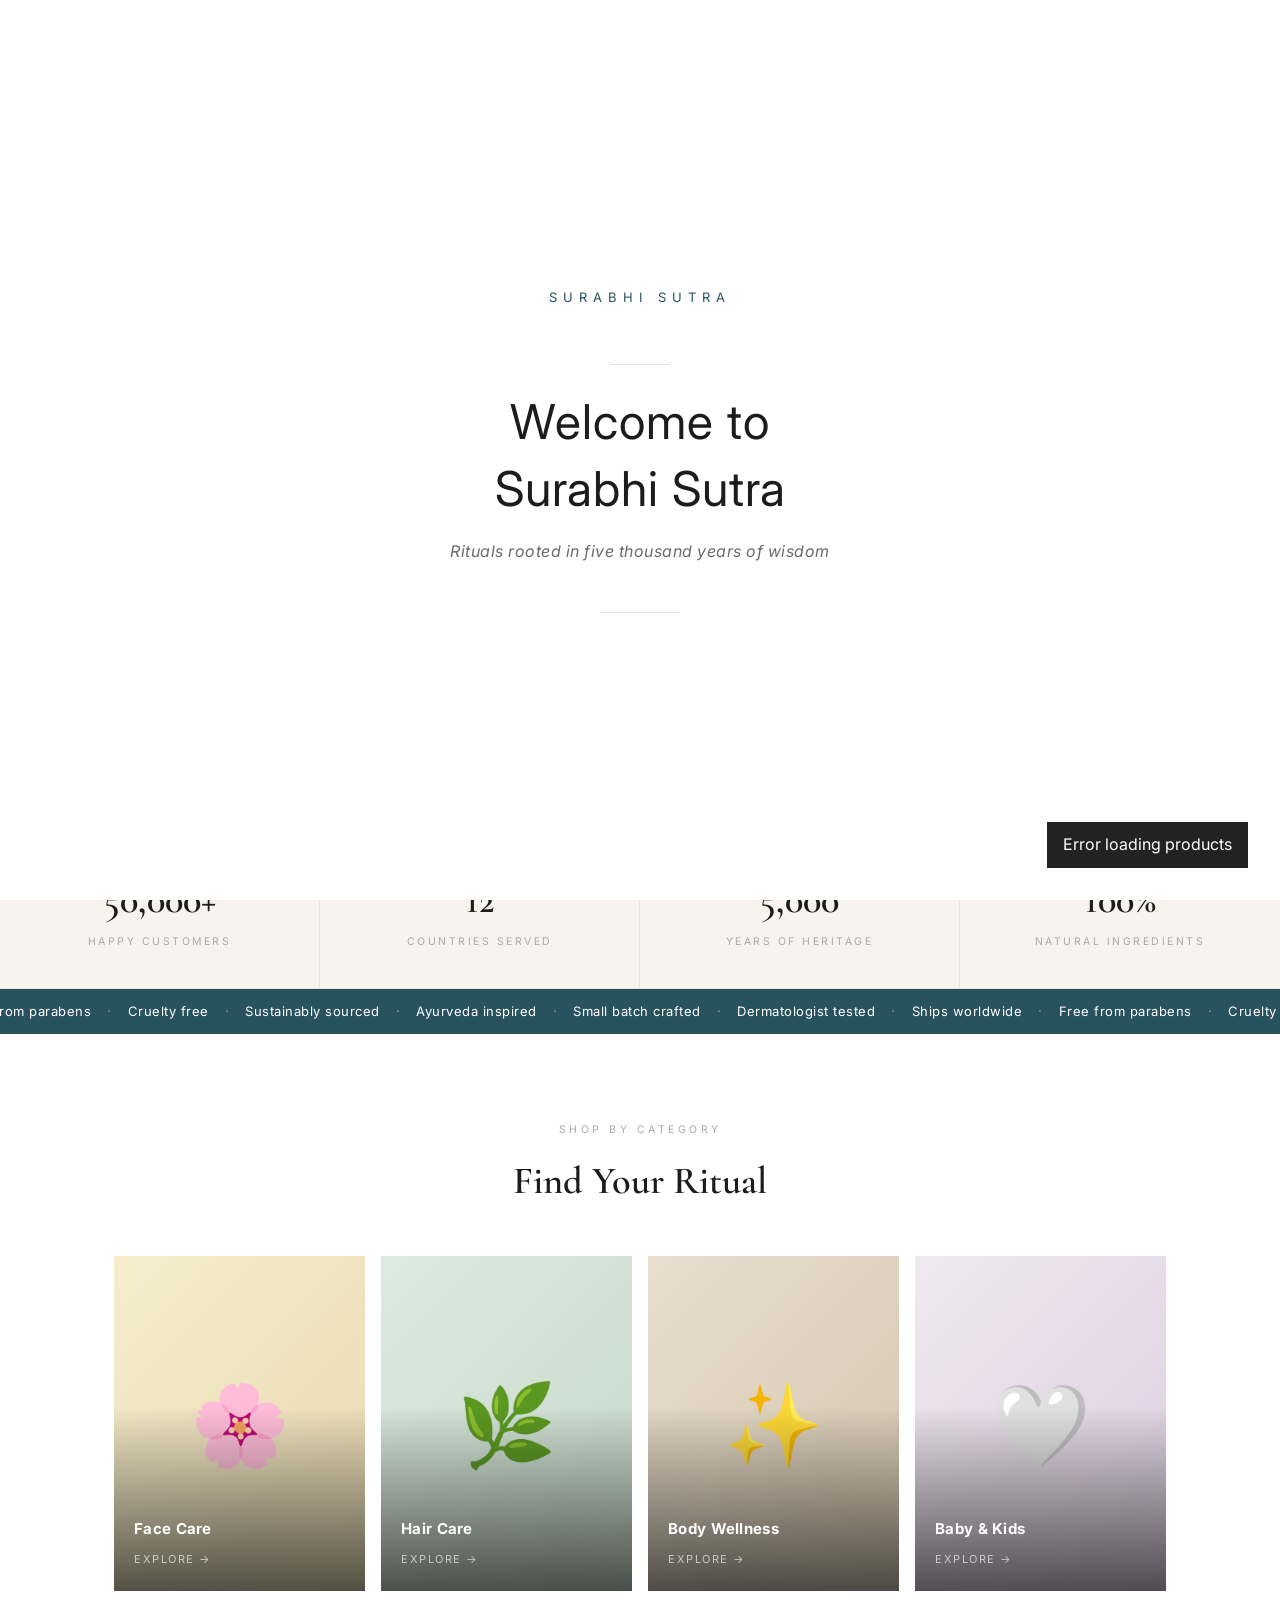
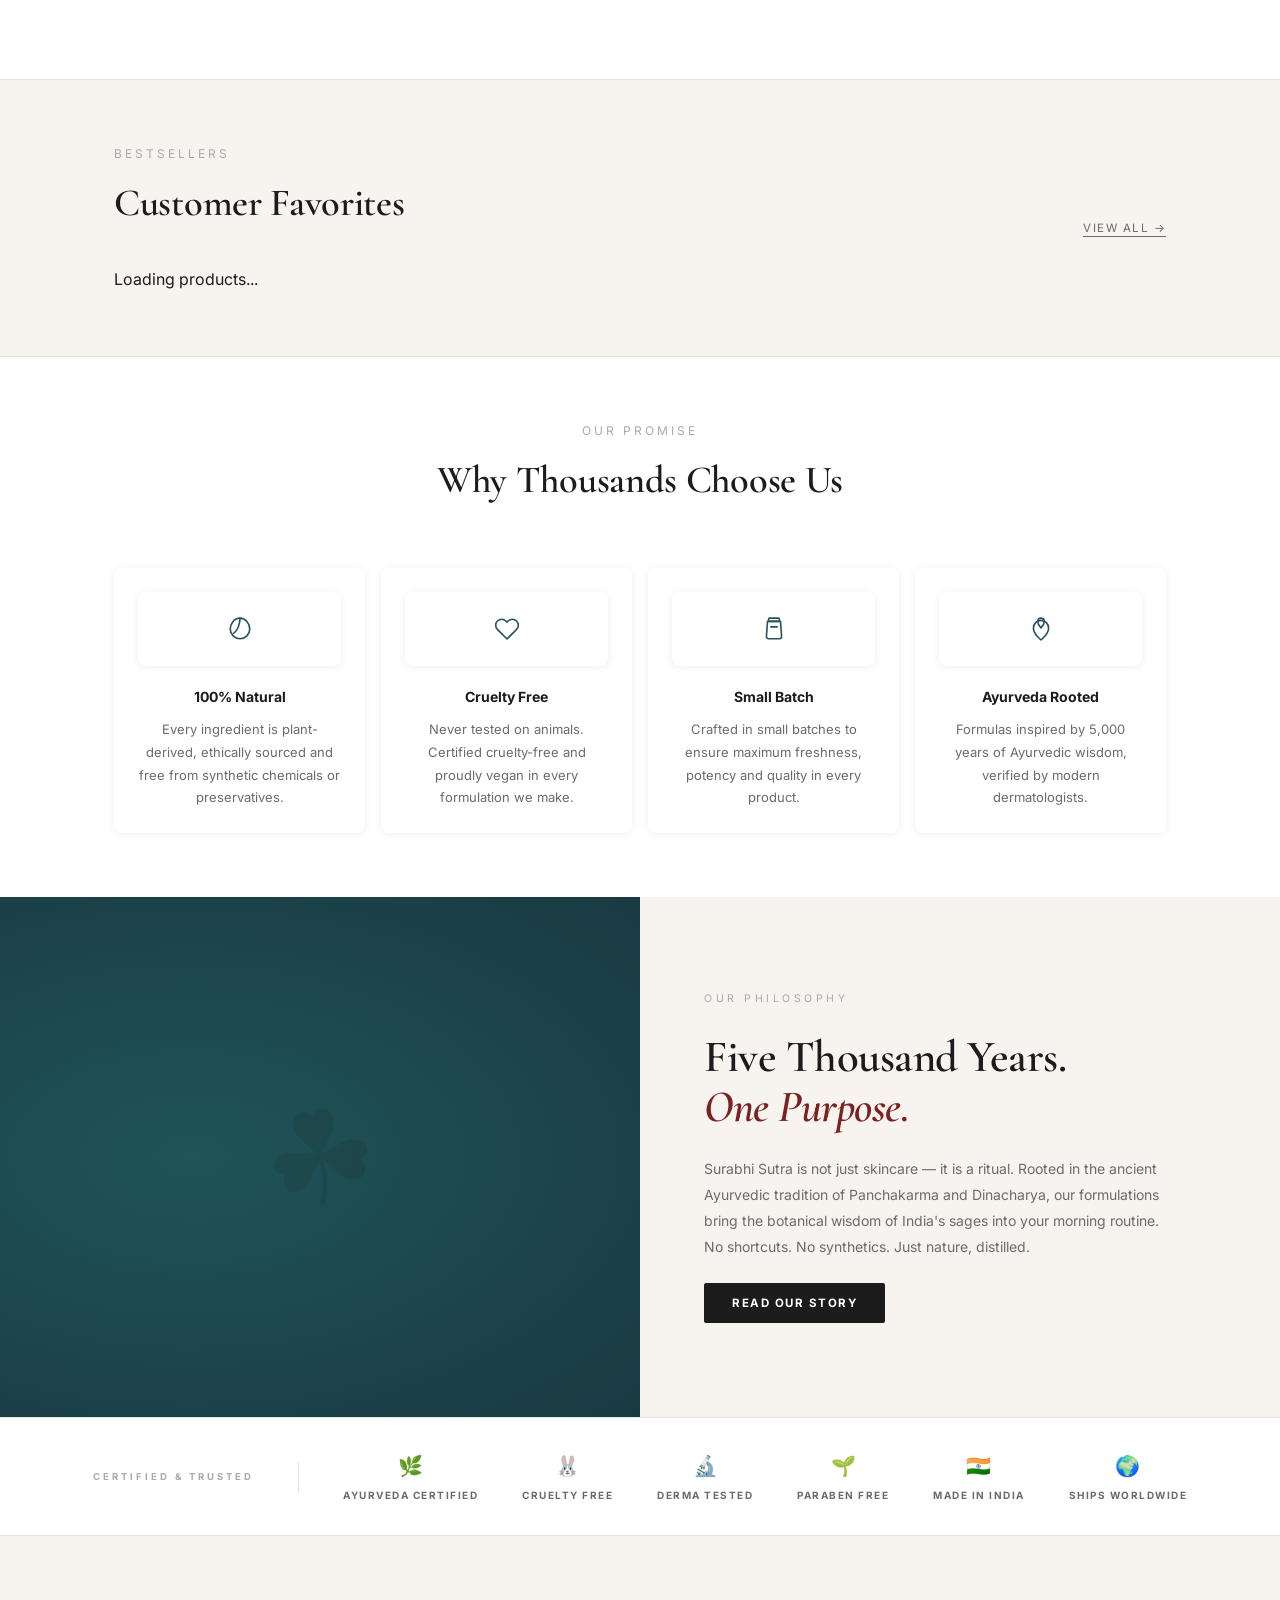
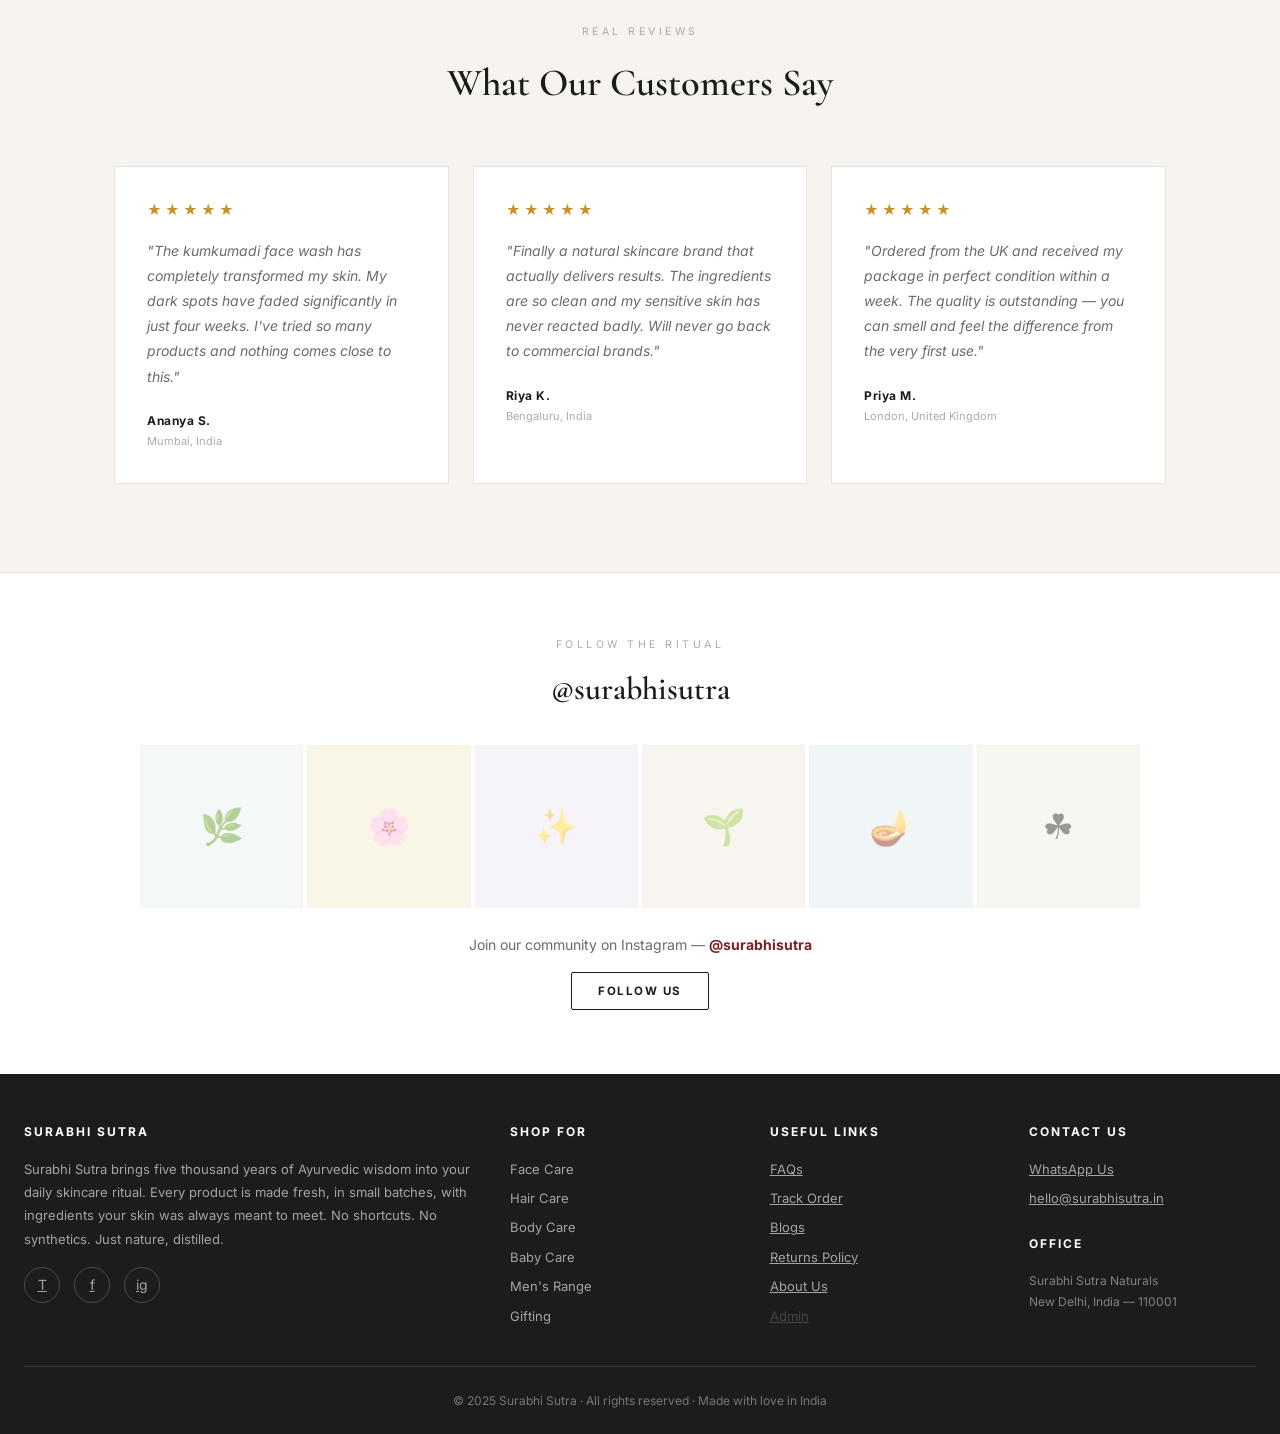
==== index.html @ 652e6dab "Add promo codes, search, reviews, Instagram feed, order status, and analytics - Promo code system: a" ====
<!DOCTYPE html>
<html lang="en">
<head>
  <meta charset="UTF-8"/>
  <meta name="viewport" content="width=device-width, initial-scale=1.0"/>
  <title>Surabhi Sutra</title>
  <link rel="preconnect" href="https://fonts.googleapis.com">
  <link rel="preconnect" href="https://fonts.gstatic.com" crossorigin>
  <link href="https://fonts.googleapis.com/css2?family=Inter:wght@400;500;600;700&family=Cormorant+Garamond:ital,wght@0,400;0,600;1,400;1,600&display=swap" rel="stylesheet">
  <link rel="stylesheet" href="css/styles.css">
</head>

<body>

<!-- ─────────────────────────────
     WELCOME SCREEN
───────────────────────────── -->
<div id="welcome-screen">
  <div class="welcome-logo">Surabhi Sutra</div>
  <div class="welcome-divider"></div>
  <h1 class="welcome-title" id="welcome-title">Welcome to<br>Surabhi Sutra</h1>
  <p class="welcome-tagline" id="welcome-tagline">Explore the Sanatan way of living</p>
  <div class="welcome-loader"></div>
</div>

<!-- ─────────────────────────────
     TOAST
───────────────────────────── -->
<div id="toast-container"></div>

<!-- ─────────────────────────────
     NAV
───────────────────────────── -->
<div class="announce-bar"><span id="announce-bar-text"></span></div>
<script>
(function(){
  try {
    var s=JSON.parse(localStorage.getItem('surabhi_announce_settings')||'{}');
    var msgs=(s.messages&&s.messages.filter(Boolean).length)?s.messages.filter(Boolean):['Sale: Buy 1 Get 1 Free + 20% Off · Free shipping above ₹339 · Cash on Delivery available'];
    var iv=Number(s.interval)||4;
    var el=document.getElementById('announce-bar-text');
    if(!el||!msgs.length)return;
    function fmt(t){var c=t.indexOf(':');return(c>0&&c<=25)?'<strong>'+t.slice(0,c)+':</strong>'+t.slice(c+1):t;}
    el.innerHTML=fmt(msgs[0]);
    if(msgs.length<2)return;
    var idx=0;
    setInterval(function(){el.classList.add('announce-fade');setTimeout(function(){idx=(idx+1)%msgs.length;el.innerHTML=fmt(msgs[idx]);el.classList.remove('announce-fade');},380);},iv*1000);
  }catch(e){}
})();
</script>

<nav>
  <div class="nav-logo" onclick="showPage('home')">SURABHI SUTRA</div>

  <ul class="nav-links">
    <li><a onclick="showPage('home')">Home</a></li>
    <li><a onclick="showPage('shop')">Shop</a></li>
    <li><a onclick="window.location.href='about.html'">About</a></li>
  </ul>

  <div class="nav-right">
    <button class="nav-icon-btn" title="Search" aria-label="Search" onclick="openSearch()">
      <svg viewBox="0 0 24 24"><circle cx="11" cy="11" r="8"/><path d="m21 21-4.35-4.35"/></svg>
    </button>
    <button class="nav-icon-btn" title="Wishlist" aria-label="Wishlist">
      <svg viewBox="0 0 24 24"><path d="M20.84 4.61a5.5 5.5 0 0 0-7.78 0L12 5.67l-1.06-1.06a5.5 5.5 0 0 0-7.78 7.78l1.06 1.06L12 21.23l7.78-7.78 1.06-1.06a5.5 5.5 0 0 0 0-7.78z"/></svg>
    </button>
    <button class="nav-cart" onclick="openCartDrawer()">
      Cart&nbsp;(<span id="cart-count">0</span>)
    </button>
    <button class="nav-hamburger" id="nav-hamburger" onclick="toggleMobileMenu()" aria-label="Open menu">
      <span></span><span></span><span></span>
    </button>
  </div>
</nav>

<!-- MOBILE NAV OVERLAY -->
<div id="mobile-nav-overlay" class="mobile-nav-overlay">
  <button class="mobile-nav-close" onclick="toggleMobileMenu()" aria-label="Close menu">✕</button>
  <nav class="mobile-nav-list">
    <a onclick="showPage('home');toggleMobileMenu()">Home</a>
    <a onclick="showPage('shop');toggleMobileMenu()">Shop</a>
    <a onclick="window.location.href='about.html'">About</a>
    <button class="btn-primary" onclick="toggleMobileMenu();openCartDrawer()">
      Cart (<span id="mobile-cart-count">0</span>)
    </button>
  </nav>
</div>


<!-- SEARCH OVERLAY -->
<div id="search-overlay" style="display:none;position:fixed;inset:0;z-index:2000;background:rgba(0,0,0,0.55);align-items:flex-start;justify-content:center;" onclick="closeSearch()">
  <div style="background:#fff;width:90%;max-width:600px;margin-top:80px;border-radius:8px;padding:1.5rem;box-shadow:0 8px 40px rgba(0,0,0,0.2);" onclick="event.stopPropagation()">
    <div style="display:flex;gap:10px;align-items:center;margin-bottom:1rem;">
      <svg viewBox="0 0 24 24" style="width:18px;height:18px;flex-shrink:0;stroke:currentColor;fill:none;stroke-width:2;color:#888;"><circle cx="11" cy="11" r="8"/><path d="m21 21-4.35-4.35"/></svg>
      <input type="text" id="search-input" placeholder="Search products…" oninput="liveSearch(this.value)" onkeydown="if(event.key==='Escape')closeSearch()" style="flex:1;border:none;outline:none;font-size:16px;font-family:inherit;"/>
      <button onclick="closeSearch()" style="background:none;border:none;font-size:20px;cursor:pointer;color:#888;line-height:1;">✕</button>
    </div>
    <div id="search-results"></div>
  </div>
</div>

<!-- ═══════════════════════════
     HOME PAGE
═══════════════════════════ -->
<div id="home" class="page active">

  <!-- HERO -->
  <section class="hero">
    <div class="hero-text">
      <p class="hero-eyebrow" id="hero-eyebrow">Ayurveda Inspired · Small Batch Crafted · Cruelty Free</p>
      <h1 class="hero-title" id="hero-title">
        Ancient Wisdom.<br><em style="font-style:italic;color:var(--terracotta);">Modern Skin.</em>
      </h1>
      <p class="hero-sub" id="hero-sub">
        Pure, potent formulations rooted in five thousand years of Ayurvedic tradition. Crafted with care. Delivered to your door.
      </p>
      <div style="display:flex;gap:14px;flex-wrap:wrap;margin-top:1rem;">
        <button onclick="showPage('shop')" class="btn-primary" style="margin-top:0;">Shop the Collection</button>
        <button onclick="window.location.href='about.html'" style="padding:12px 28px;background:transparent;color:var(--text-dark);border:1.5px solid var(--border);border-radius:2px;font-size:12px;font-weight:700;letter-spacing:1px;text-transform:uppercase;cursor:pointer;font-family:Inter,sans-serif;transition:.2s;">Our Story</button>
      </div>
    </div>
    <div class="hero-visual"></div>
  </section>

  <!-- STATS STRIP -->
  <div class="stats-strip">
    <div class="stats-strip-item">
      <span class="stats-strip-num">50,000+</span>
      <span class="stats-strip-label">Happy Customers</span>
    </div>
    <div class="stats-strip-item">
      <span class="stats-strip-num">12</span>
      <span class="stats-strip-label">Countries Served</span>
    </div>
    <div class="stats-strip-item">
      <span class="stats-strip-num">5,000</span>
      <span class="stats-strip-label">Years of Heritage</span>
    </div>
    <div class="stats-strip-item">
      <span class="stats-strip-num">100%</span>
      <span class="stats-strip-label">Natural Ingredients</span>
    </div>
  </div>

  <!-- MARQUEE BAR -->
  <div class="marquee-bar">
    <div class="marquee-track" id="marquee-track">
      <span>Free from parabens</span><span class="marquee-dot">·</span>
      <span>Cruelty free</span><span class="marquee-dot">·</span>
      <span>Sustainably sourced</span><span class="marquee-dot">·</span>
      <span>Ayurveda inspired</span><span class="marquee-dot">·</span>
      <span>Small batch crafted</span><span class="marquee-dot">·</span>
      <span>Dermatologist tested</span><span class="marquee-dot">·</span>
      <span>Ships worldwide</span><span class="marquee-dot">·</span>
      <span>Free from parabens</span><span class="marquee-dot">·</span>
      <span>Cruelty free</span><span class="marquee-dot">·</span>
      <span>Sustainably sourced</span><span class="marquee-dot">·</span>
      <span>Ayurveda inspired</span><span class="marquee-dot">·</span>
      <span>Small batch crafted</span><span class="marquee-dot">·</span>
      <span>Dermatologist tested</span><span class="marquee-dot">·</span>
      <span>Ships worldwide</span><span class="marquee-dot">·</span>
    </div>
  </div>

  <!-- CATEGORY TILES -->
  <section class="cats-section">
    <div class="container">
      <div class="cats-head">
        <p class="cats-eyebrow" id="cats-eyebrow">Shop by Category</p>
        <h2 class="cats-title" id="cats-title">Find Your Ritual</h2>
      </div>
      <div class="cats-grid" id="cats-grid">
        <div class="cat-tile" onclick="showPage('shop')">
          <div class="cat-tile-bg" style="background:linear-gradient(135deg,#f5edcc,#e8d8b0);">🌸</div>
          <div class="cat-tile-overlay"></div>
          <div class="cat-tile-label"><span class="cat-tile-name">Face Care</span><span class="cat-tile-sub">Explore →</span></div>
        </div>
        <div class="cat-tile" onclick="showPage('shop')">
          <div class="cat-tile-bg" style="background:linear-gradient(135deg,#dceadf,#c4d8c8);">🌿</div>
          <div class="cat-tile-overlay"></div>
          <div class="cat-tile-label"><span class="cat-tile-name">Hair Care</span><span class="cat-tile-sub">Explore →</span></div>
        </div>
        <div class="cat-tile" onclick="showPage('shop')">
          <div class="cat-tile-bg" style="background:linear-gradient(135deg,#e8dece,#d4c4ac);">✨</div>
          <div class="cat-tile-overlay"></div>
          <div class="cat-tile-label"><span class="cat-tile-name">Body Wellness</span><span class="cat-tile-sub">Explore →</span></div>
        </div>
        <div class="cat-tile" onclick="showPage('shop')">
          <div class="cat-tile-bg" style="background:linear-gradient(135deg,#f0e8f0,#dccce0);">🤍</div>
          <div class="cat-tile-overlay"></div>
          <div class="cat-tile-label"><span class="cat-tile-name">Baby &amp; Kids</span><span class="cat-tile-sub">Explore →</span></div>
        </div>
      </div>
    </div>
  </section>

  <!-- BESTSELLERS -->
  <section class="section" style="background:var(--surface);border-top:1px solid var(--border);">
    <div class="container">
      <div style="display:flex;align-items:flex-end;justify-content:space-between;margin-bottom:2rem;gap:16px;">
        <div>
          <p class="section-label" id="bestsellers-label">Bestsellers</p>
          <h2 class="section-title" style="margin-bottom:0;" id="bestsellers-title">Customer Favorites</h2>
        </div>
        <button onclick="showPage('shop')" style="font-size:11.5px;letter-spacing:1.5px;text-transform:uppercase;color:var(--text-mid);text-decoration:underline;text-underline-offset:4px;background:none;border:none;cursor:pointer;white-space:nowrap;font-family:Inter,sans-serif;">View All →</button>
      </div>
      <div id="home-products" class="products-grid">
        <p class="loading-text">Loading products...</p>
      </div>
    </div>
  </section>

  <!-- OUR PROMISE -->
  <section class="section values-section" style="background:var(--cream);border-top:1px solid var(--border);">
    <div class="container">
      <div style="text-align:center;margin-bottom:56px;">
        <p class="section-label" id="promise-label">Our Promise</p>
        <h2 class="section-title" style="margin-bottom:0;" id="promise-title">Why Thousands Choose Us</h2>
      </div>
      <div class="values-grid" id="promise-cards">
        <div class="value-card">
          <div class="value-icon">
            <svg viewBox="0 0 24 24" xmlns="http://www.w3.org/2000/svg">
              <path d="M12 2C6 2 3 8 3 12c0 5 4 9 9 9s9-4 9-9C21 7 17 2 12 2z"/>
              <path d="M12 2c0 0 0 10-6 14"/>
            </svg>
          </div>
          <h4 class="value-title">100% Natural</h4>
          <p class="value-desc">Every ingredient is plant-derived, ethically sourced and free from synthetic chemicals or preservatives.</p>
        </div>
        <div class="value-card">
          <div class="value-icon">
            <svg viewBox="0 0 24 24" xmlns="http://www.w3.org/2000/svg">
              <path d="M20.84 4.61a5.5 5.5 0 0 0-7.78 0L12 5.67l-1.06-1.06a5.5 5.5 0 0 0-7.78 7.78l1.06 1.06L12 21.23l7.78-7.78 1.06-1.06a5.5 5.5 0 0 0 0-7.78z"/>
            </svg>
          </div>
          <h4 class="value-title">Cruelty Free</h4>
          <p class="value-desc">Never tested on animals. Certified cruelty-free and proudly vegan in every formulation we make.</p>
        </div>
        <div class="value-card">
          <div class="value-icon">
            <svg viewBox="0 0 24 24" xmlns="http://www.w3.org/2000/svg">
              <rect x="7" y="2" width="10" height="3" rx="1"/>
              <path d="M6 5h12l1 14a2 2 0 0 1-2 2H7a2 2 0 0 1-2-2L6 5z"/>
              <line x1="9" y1="10" x2="15" y2="10"/>
            </svg>
          </div>
          <h4 class="value-title">Small Batch</h4>
          <p class="value-desc">Crafted in small batches to ensure maximum freshness, potency and quality in every product.</p>
        </div>
        <div class="value-card">
          <div class="value-icon">
            <svg viewBox="0 0 24 24" xmlns="http://www.w3.org/2000/svg">
              <path d="M12 22c0 0-7-5-7-11a7 7 0 0 1 14 0c0 6-7 11-7 11z"/>
              <path d="M12 11c0 0-3-3-3-6a3 3 0 0 1 6 0c0 3-3 6-3 6z"/>
            </svg>
          </div>
          <h4 class="value-title">Ayurveda Rooted</h4>
          <p class="value-desc">Formulas inspired by 5,000 years of Ayurvedic wisdom, verified by modern dermatologists.</p>
        </div>
      </div>
    </div>
  </section>

  <!-- EDITORIAL -->
  <section class="editorial-section">
    <div class="editorial-panel" id="editorial-panel">
      <div class="editorial-panel-icon" id="editorial-icon">☘️</div>
    </div>
    <div class="editorial-content">
      <p class="editorial-eyebrow" id="phil-eyebrow">Our Philosophy</p>
      <h2 class="editorial-heading" id="phil-heading">Five Thousand Years.<br><em>One Purpose.</em></h2>
      <p class="editorial-body" id="phil-body">Surabhi Sutra is not just skincare — it is a ritual. Rooted in the ancient Ayurvedic tradition of Panchakarma and Dinacharya, our formulations bring the botanical wisdom of India's sages into your morning routine. No shortcuts. No synthetics. Just nature, distilled.</p>
      <button class="editorial-btn" id="phil-btn" onclick="window.location.href='about.html'">Read Our Story</button>
    </div>
  </section>

  <!-- CERTIFICATIONS -->
  <div class="certs-strip">
    <div class="certs-inner">
      <p class="certs-label">Certified &amp; Trusted</p>
      <div class="certs-sep"></div>
      <div class="cert-item"><span class="cert-icon">🌿</span><span class="cert-name">Ayurveda Certified</span></div>
      <div class="cert-item"><span class="cert-icon">🐰</span><span class="cert-name">Cruelty Free</span></div>
      <div class="cert-item"><span class="cert-icon">🔬</span><span class="cert-name">Derma Tested</span></div>
      <div class="cert-item"><span class="cert-icon">🌱</span><span class="cert-name">Paraben Free</span></div>
      <div class="cert-item"><span class="cert-icon">🇮🇳</span><span class="cert-name">Made in India</span></div>
      <div class="cert-item"><span class="cert-icon">🌍</span><span class="cert-name">Ships Worldwide</span></div>
    </div>
  </div>

  <!-- TESTIMONIALS -->
  <section class="testimonials-section">
    <div class="container">
      <div class="testimonials-head">
        <p class="testimonials-eyebrow">Real Reviews</p>
        <h2 class="testimonials-title">What Our Customers Say</h2>
      </div>
      <div class="testimonials-grid">
        <div class="testimonial-card">
          <div class="testimonial-stars">★★★★★</div>
          <p class="testimonial-text">"The kumkumadi face wash has completely transformed my skin. My dark spots have faded significantly in just four weeks. I've tried so many products and nothing comes close to this."</p>
          <div class="testimonial-author">Ananya S.</div>
          <div class="testimonial-location">Mumbai, India</div>
        </div>
        <div class="testimonial-card">
          <div class="testimonial-stars">★★★★★</div>
          <p class="testimonial-text">"Finally a natural skincare brand that actually delivers results. The ingredients are so clean and my sensitive skin has never reacted badly. Will never go back to commercial brands."</p>
          <div class="testimonial-author">Riya K.</div>
          <div class="testimonial-location">Bengaluru, India</div>
        </div>
        <div class="testimonial-card">
          <div class="testimonial-stars">★★★★★</div>
          <p class="testimonial-text">"Ordered from the UK and received my package in perfect condition within a week. The quality is outstanding — you can smell and feel the difference from the very first use."</p>
          <div class="testimonial-author">Priya M.</div>
          <div class="testimonial-location">London, United Kingdom</div>
        </div>
      </div>
    </div>
  </section>

  <!-- INSTAGRAM GRID -->
  <section class="insta-section">
    <div class="container">
      <p class="insta-eyebrow">Follow the Ritual</p>
      <h2 class="insta-title">@surabhisutra</h2>
      <div class="insta-grid">
        <div class="insta-tile">🌿</div>
        <div class="insta-tile">🌸</div>
        <div class="insta-tile">✨</div>
        <div class="insta-tile">🌱</div>
        <div class="insta-tile">🪔</div>
        <div class="insta-tile">☘️</div>
      </div>
      <p class="insta-handle">Join our community on Instagram — <a href="#">@surabhisutra</a></p>
      <button class="insta-follow-btn">Follow Us</button>
    </div>
  </section>

</div><!-- end #home -->


<!-- ═══════════════════════════
     SHOP PAGE
═══════════════════════════ -->
<div id="shop" class="page">
  <section class="section">
    <div class="container">
      <p class="section-label">THE COLLECTION</p>
      <h2 class="section-title">Discover your ritual</h2>

      <div class="shop-search-wrap">
        <svg class="shop-search-icon" viewBox="0 0 24 24"><circle cx="11" cy="11" r="8"/><path d="m21 21-4.35-4.35"/></svg>
        <input type="text" id="shop-search" class="shop-search-input" placeholder="Search products..." oninput="filterShop(this.value)">
      </div>

      <div id="shop-products" class="products-grid">
        <p class="loading-text">Loading products...</p>
      </div>
    </div>
  </section>
</div>


<!-- ═══════════════════════════
     PRODUCT PAGE
═══════════════════════════ -->
<div id="product" class="page">
  <section class="section">
    <div class="container">

      <div class="back-link" onclick="showPage('shop')">
        ← Back to Shop
      </div>

      <!-- Two-column product layout — rendered by JS into this wrapper -->
      <div id="product-content"></div>

      <!-- RELATED PRODUCTS -->
      <div class="section">
        <p class="section-label">COMPLETE YOUR RITUAL</p>
        <h2 class="section-title">Explore complementary botanicals</h2>
        <div id="related-products" class="products-grid"></div>
      </div>

    </div>
  </section>
</div><!-- end #product -->


<!-- ═══════════════════════════
     CART PAGE
═══════════════════════════ -->
<div id="cart" class="page">
  <section class="section">
    <div class="container">
      <p class="section-label">YOUR RITUAL</p>
      <h2 class="section-title">Review your selections</h2>
      <div id="cart-content"></div>
    </div>
  </section>
</div>


<!-- ═══════════════════════════
     CHECKOUT PAGE
═══════════════════════════ -->
<div id="checkout" class="page">
  <section class="section">
    <div class="container">
      <p class="section-label">FINALIZE</p>
      <h2 class="section-title">Complete your ritual</h2>

      <div id="checkout-alert"></div>

      <div class="checkout-form" id="checkout-form-wrap">
        <div class="form-group">
          <label>Full Name</label>
          <input type="text" id="co-name" placeholder="e.g. Priya Sharma" required/>
        </div>
        <div class="form-group">
          <label>Email Address</label>
          <input type="email" id="co-email" placeholder="priya@example.com" required/>
        </div>
        <div class="form-group">
          <label>Phone Number</label>
          <input type="tel" id="co-phone" placeholder="+91 98765 43210" required/>
        </div>
        <div class="form-group">
          <label>Delivery Address</label>
          <textarea id="co-address" placeholder="Full address with PIN code" required></textarea>
        </div>

        <div class="checkout-order-summary" id="checkout-summary"></div>

        <div class="promo-row">
          <input type="text" id="co-promo" placeholder="Promo code" style="text-transform:uppercase;" onkeydown="if(event.key==='Enter')applyPromo()"/>
          <button onclick="applyPromo()" class="promo-apply-btn">Apply</button>
        </div>
        <div id="promo-msg" style="font-size:13px;margin-bottom:0.75rem;min-height:1.2em;"></div>

        <button class="btn-primary" id="place-order-btn" onclick="placeOrder()">
          Place Order
        </button>
      </div>

      <!-- Confirmation — shown after successful order -->
      <div id="order-confirmation" style="display:none;" class="order-confirmation">
        <div class="confirmation-icon">✓</div>
        <h3>Ritual Complete</h3>
        <p id="confirmation-msg">Thank you. Your journey with Surabhi Sutra begins now.</p>
        <button class="btn-primary" onclick="showPage('shop')" style="margin-top:1.5rem;">
          Continue Shopping
        </button>
      </div>

    </div>
  </section>
</div><!-- end #checkout -->

<!-- INSTAGRAM REELS FEED -->
<section id="insta-section" style="display:none;padding:72px 0;background:var(--cream);border-top:1px solid var(--border);">
  <div class="container">
    <div style="text-align:center;margin-bottom:2rem;">
      <p class="section-label" id="insta-feed-title">Follow the Ritual</p>
      <h2 class="section-title" id="insta-feed-sub" style="margin-bottom:0;"></h2>
    </div>
    <div id="insta-reels" style="display:flex;gap:16px;overflow-x:auto;padding-bottom:1rem;scroll-snap-type:x mandatory;-webkit-overflow-scrolling:touch;"></div>
  </div>
</section>

<!-- ═══════════════════════════
     FOOTER
═══════════════════════════ -->
<footer class="site-footer">
  <div class="site-footer-inner">
    <div class="site-footer-brand">
      <h4>Surabhi Sutra</h4>
      <p id="footer-brand-desc"></p>
      <div class="site-footer-socials" id="footer-socials"></div>
    </div>
    <div>
      <h4>Shop For</h4>
      <ul>
        <li><a onclick="showPage('shop')">Face Care</a></li>
        <li><a onclick="showPage('shop')">Hair Care</a></li>
        <li><a onclick="showPage('shop')">Body Care</a></li>
        <li><a onclick="showPage('shop')">Baby Care</a></li>
        <li><a onclick="showPage('shop')">Men's Range</a></li>
        <li><a onclick="showPage('shop')">Gifting</a></li>
      </ul>
    </div>
    <div>
      <h4>Useful Links</h4>
      <ul>
        <li><a href="about.html#faq">FAQs</a></li>
        <li><a href="#">Track Order</a></li>
        <li><a href="#">Blogs</a></li>
        <li><a href="returns.html">Returns Policy</a></li>
        <li><a href="about.html">About Us</a></li>
        <li><a href="admin.html" style="opacity:.3;">Admin</a></li>
      </ul>
    </div>
    <div>
      <h4>Contact Us</h4>
      <ul id="footer-contact-list"></ul>
      <div id="footer-office-block"></div>
    </div>
  </div>
  <div class="site-footer-bottom" id="footer-copyright"></div>
</footer>
<script src="js/footer.js"></script>
<script>renderFooter(); initAnnounceBar();</script>


<!-- MAIN CART DRAWER -->
<div id="main-cart-overlay" class="main-cart-overlay" onclick="closeCartDrawer()"></div>
<div id="main-cart-drawer" class="main-cart-drawer">
  <div class="main-cart-panel">
    <div class="main-cart-head">
      <span>Cart (<span id="main-cart-count">0</span>)</span>
      <button class="main-cart-close" onclick="closeCartDrawer()" aria-label="Close">&#x2715;</button>
    </div>
    <div class="main-cart-body" id="main-cart-body"></div>
    <div class="main-cart-foot" id="main-cart-foot"></div>
  </div>
</div>

<!-- ─────────────────────────────
     JS
───────────────────────────── -->
<script src="js/app.js"></script>

</body>
</html>
---- css/styles.css ----
/* RESET */
*{
  margin:0;
  padding:0;
  box-sizing:border-box;
}

/* ────────────────────────────── WELCOME SCREEN ────────────────────────────── */
#welcome-screen{
  position:fixed;
  inset:0;
  z-index:9000;
  background:var(--cream);
  display:flex;
  flex-direction:column;
  align-items:center;
  justify-content:center;
  text-align:center;
  padding:2rem;
  transition:opacity 0.8s ease,visibility 0.8s ease;
  opacity:1;
  visibility:visible;
}

#welcome-screen.fade-out{
  opacity:0;
  visibility:hidden;
  pointer-events:none;
}

.welcome-logo{
  font-family:'Inter',system-ui,sans-serif;
  font-size:13px;
  letter-spacing:6px;
  color:var(--sage);
  margin-bottom:2rem;
  text-transform:uppercase;
}

.welcome-divider{
  width:60px;
  height:0.5px;
  background:var(--border);
  margin:1.5rem auto;
}

.welcome-title{
  font-family:'Inter',system-ui,sans-serif;
  font-size:clamp(2rem,5vw,3rem);
  font-weight:400;
  color:var(--text-dark);
  letter-spacing:1px;
  line-height:1.4;
  margin-bottom:1rem;
}

.welcome-tagline{
  font-family:'Inter',system-ui,sans-serif;
  font-style:italic;
  font-size:1rem;
  color:var(--text-mid);
  letter-spacing:0.5px;
}

.welcome-loader{
  margin-top:3rem;
  width:80px;
  height:1px;
  background:var(--border);
  position:relative;
  overflow:hidden;
}

.welcome-loader::after{
  content:'';
  position:absolute;
  top:0;
  left:-100%;
  width:100%;
  height:100%;
  background:var(--sage);
  animation:loaderSlide 1.2s ease-in-out infinite;
}

@keyframes loaderSlide{
  0%{left:-100%;}
  50%{left:0;}
  100%{left:100%;}
}

/* THEME — International Premium Palette */
:root{
  --cream:#ffffff;
  --beige:#f7f4ef;
  --sage:#28535e;
  --sage-light:#1f5458;
  --terracotta:#7a2121;
  --brown:#5a1818;
  --text-dark:#1c1c1c;
  --text-mid:#6b6b6b;
  --text-light:#aaaaaa;
  --border:#e8e3dc;
  --amber:#c8922a;
  --sand:#e0b692;
  --sand-fg:#1b2e1e;
  --surface:#f7f4ef;
}

body{
  font-family:'Inter',system-ui,sans-serif;
  background:var(--cream);
  color:var(--text-dark);
  line-height:1.6;
}

/* GLOBAL CONTAINER (IMPORTANT) */
.container{
  max-width:1100px;
  margin:auto;
  padding:0 1.5rem;
}

/* SECTIONS */
.section{
  padding:4rem 0;
}

.section-label{
  font-size:12px;
  letter-spacing:3px;
  text-transform:uppercase;
  color:var(--text-light);
  margin-bottom:10px;
}

.section-title{
  font-family:'Cormorant Garamond',Georgia,serif;
  font-size:clamp(1.8rem,3vw,2.6rem);
  font-weight:600;
  letter-spacing:-.3px;
  margin-bottom:2rem;
}

/* TOAST */
#toast-container{
  position:fixed;
  bottom:2rem;
  right:2rem;
  z-index:9999;
}

.toast{
  background:#222;
  color:#fff;
  padding:10px 16px;
  margin-top:8px;
  opacity:0;
  transform:translateY(10px);
  transition:0.3s;
}

.toast.show{
  opacity:1;
  transform:translateY(0);
}

/* ANNOUNCEMENT BAR */
.announce-bar{
  background:var(--sage);
  color:#fff;
  text-align:center;
  font-size:12px;
  font-weight:500;
  padding:9px 16px;
  letter-spacing:.3px;
}
.announce-bar strong{color:var(--amber);}
#announce-bar-text{
  display:inline-block;
  transition:opacity .35s ease,transform .35s ease;
}
#announce-bar-text.announce-fade{
  opacity:0;
  transform:translateY(-6px);
}

/* MARQUEE */
.marquee-bar{
  background:var(--sage);
  overflow:hidden;
  padding:0.75rem 2rem;
}

.marquee-track{
  display:flex;
  align-items:center;
  gap:1rem;
  white-space:nowrap;
  will-change:transform;
}

.marquee-dot{
  color:#fff;
  opacity:0.5;
}

.marquee-track span{
  color:#fff;
  font-size:13px;
  letter-spacing:0.5px;
  display:inline-block;
  flex-shrink:0;
}

/* NAV */
nav{
  background:var(--cream);
  border-bottom:1px solid var(--border);
  padding:1rem 2rem;
  display:flex;
  justify-content:space-between;
  align-items:center;
  position:sticky;
  top:0;
  z-index:100;
}

.nav-logo{
  letter-spacing:4px;
  color:var(--sage);
  cursor:pointer;
}

.nav-links{
  display:flex;
  gap:2rem;
  list-style:none;
}

.nav-links a{
  text-transform:uppercase;
  font-size:12px;
  cursor:pointer;
  color:var(--text-mid);
}

.nav-links a:hover{
  color:var(--sage);
}

.nav-icon-btn{
  background:none;border:none;cursor:pointer;
  padding:8px;color:var(--text-dark);transition:color .2s;
  display:flex;align-items:center;justify-content:center;
}
.nav-icon-btn:hover{color:var(--terracotta);}
.nav-icon-btn svg{width:20px;height:20px;stroke:currentColor;fill:none;stroke-width:1.6;}
.nav-right{display:flex;align-items:center;gap:8px;flex-shrink:0;}
.nav-cart{
  font-size:11.5px;
  font-weight:700;
  letter-spacing:1px;
  text-transform:uppercase;
  cursor:pointer;
  background:var(--terracotta);
  color:#fff;
  border:none;
  border-radius:2px;
  padding:9px 20px;
  font-family:'Inter',system-ui,sans-serif;
  transition:background .2s;
}
.nav-cart:hover{background:var(--brown);}
@media(max-width:768px){
  .nav-icon-btn{display:none;}
}

/* PAGE */
.page{display:none;}
.page.active{display:block;}

/* HERO */
.hero{
  display:grid;
  grid-template-columns:1fr 1fr;
  min-height:82vh;
  background:var(--cream);
}

.hero-text{
  display:flex;
  flex-direction:column;
  justify-content:center;
  padding:80px 56px 80px 48px;
  gap:20px;
}

.hero-visual{
  background:var(--sage);
  position:relative;
  overflow:hidden;
  display:flex;
  align-items:center;
  justify-content:center;
}

.hero-visual::before{
  content:'';
  position:absolute;
  inset:0;
  background:radial-gradient(ellipse at 30% 40%, var(--sage-light) 0%, var(--sage) 60%);
}

.hero-visual::after{
  content:'🌿';
  font-size:9rem;
  opacity:.13;
  position:absolute;
  bottom:-20px;right:-20px;
  transform:rotate(-20deg);
}

.hero-eyebrow{
  font-size:11px;
  font-weight:700;
  letter-spacing:3px;
  text-transform:uppercase;
  color:var(--text-light);
  margin-bottom:0;
}

.hero-title{
  font-family:'Cormorant Garamond',Georgia,serif;
  font-size:clamp(3rem,6vw,5.5rem);
  font-weight:600;
  color:var(--text-dark);
  line-height:1.02;
  letter-spacing:-1px;
  margin-bottom:0;
}

.hero-title span{color:var(--terracotta);}

.hero-sub{
  max-width:460px;
  color:var(--text-mid);
  font-size:14px;
  line-height:1.75;
}

@media(max-width:768px){
  .hero{grid-template-columns:1fr;}
  .hero-visual{min-height:220px;order:-1;}
  .hero-text{padding:40px 20px;}
}

/* BUTTONS */
.btn-primary{
  padding:12px 32px;
  background:var(--terracotta);
  color:#fff;
  border:none;
  border-radius:2px;
  cursor:pointer;
  margin-top:1rem;
  letter-spacing:1px;
  font-weight:700;
  font-size:13px;
  text-transform:uppercase;
  font-family:'Inter',system-ui,sans-serif;
  transition:background .2s;
}

.btn-primary:hover{
  background:var(--brown);
}

/* PRODUCTS GRID */
.products-grid{
  display:grid;
  grid-template-columns:repeat(auto-fill,minmax(240px,1fr));
  gap:2rem;
}

/* PRODUCT CARD */
.product-card{
  background:#fff;
  border:none;
  border-radius:4px;
  cursor:pointer;
  transition:box-shadow .25s,transform .25s;
  box-shadow:0 1px 6px rgba(40,83,94,.08);
}

.product-card:hover{
  transform:translateY(-4px);
  box-shadow:0 6px 20px rgba(40,83,94,.15);
}

.product-img{
  height:auto;
  aspect-ratio:3/4;
  background:var(--beige);
  overflow:hidden;
}

.product-img img{
  width:100%;
  height:100%;
  object-fit:cover;
  transition:0.4s;
}

.product-card:hover img{
  transform:scale(1.05);
}

.product-info{
  padding:1rem;
}

.product-name{
  font-size:16px;
  margin-bottom:6px;
}

.product-price{
  color:var(--brown);
  font-weight:600;
}

/* PRODUCT PAGE */
.product-page-wrap{
  display:grid;
  grid-template-columns:1fr 1fr;
  gap:3rem;
  margin-top:2rem;
}

.product-page-wrap h2{
  font-size:2rem;
  margin-bottom:1rem;
}

.product-page-wrap p{
  color:var(--text-mid);
  margin-bottom:1rem;
}

/* GALLERY */
.gallery{
  position:relative;
  height:400px;
}

.slide{
  position:absolute;
  width:100%;
  height:100%;
  object-fit:cover;
  opacity:0;
  transition:0.5s;
}

.slide.active{
  opacity:1;
}

.gallery-thumbs{
  display:flex;
  gap:6px;
  margin-top:10px;
}

.gallery-thumbs img{
  width:60px;
  height:60px;
  object-fit:cover;
  cursor:pointer;
}

/* BUNDLE */
.bundle-box{
  margin-top:2rem;
  padding:1rem;
  border:1px solid var(--border);
  background:#fafafa;
}

.bundle-box button{
  display:block;
  margin-top:10px;
  width:100%;
}

/* CART */
#cart-content{
  max-width:600px;
  margin:auto;
  margin-top:2rem;
}

/* CHECKOUT */
.checkout-form{
  max-width:500px;
  margin:auto;
  padding:2rem;
  background:#fff;
  border:1px solid var(--border);
}

.checkout-form input{
  width:100%;
  padding:10px;
  margin-bottom:1rem;
  border:1px solid var(--border);
}

/* VALUES */
.values-grid{
  display:grid;
  grid-template-columns:repeat(auto-fit,minmax(200px,1fr));
  gap:1rem;
  margin-top:2rem;
}

.values-grid div{
  background:#fff;
  padding:1.5rem;
  text-align:center;
  border:none;
  border-radius:8px;
  box-shadow:0 1px 8px rgba(40,83,94,.09);
}

/* FOOTER */
.site-footer{
  background:var(--text-dark);
  color:rgba(255,255,255,.75);
  padding:3rem 1.5rem 1.5rem;
}
.site-footer-inner{
  max-width:1280px;margin:auto;
  display:grid;grid-template-columns:2fr 1fr 1fr 1fr;
  gap:2rem;margin-bottom:2rem;
}
.site-footer-inner h4{
  font-size:12px;letter-spacing:2px;text-transform:uppercase;
  color:#fff;margin-bottom:1rem;
  font-family:'Inter',system-ui,sans-serif;
}
.site-footer-inner ul{list-style:none;}
.site-footer-inner li{margin-bottom:6px;}
.site-footer-inner p,.site-footer-inner li{font-size:13px;line-height:1.8;}
.site-footer-inner a{color:rgba(255,255,255,.6);transition:.2s;cursor:pointer;}
.site-footer-inner a:hover{color:var(--amber);}
.site-footer-brand p{font-size:13px;line-height:1.8;color:rgba(255,255,255,.6);}
.site-footer-socials{display:flex;gap:14px;margin-top:1rem;}
.site-footer-socials a{
  width:36px;height:36px;border-radius:50%;
  border:1px solid rgba(255,255,255,.2);
  display:flex;align-items:center;justify-content:center;
  color:rgba(255,255,255,.6);font-size:14px;transition:.2s;
}
.site-footer-socials a:hover{border-color:var(--sage-light);color:var(--amber);}
.site-footer-bottom{
  max-width:1280px;margin:auto;
  border-top:1px solid rgba(255,255,255,.1);
  padding-top:1.5rem;
  font-size:12px;color:rgba(255,255,255,.4);
  text-align:center;
}

/* HAMBURGER NAV */
.nav-hamburger{
  display:none;
  flex-direction:column;
  gap:5px;
  background:none;
  border:none;
  cursor:pointer;
  padding:6px;
}
.nav-hamburger span{
  display:block;
  width:22px;
  height:2px;
  background:var(--text-dark);
  transition:.3s;
  border-radius:2px;
}

/* MOBILE NAV OVERLAY */
.mobile-nav-overlay{
  display:none;
  position:fixed;
  inset:0;
  background:var(--cream);
  z-index:1000;
  flex-direction:column;
  align-items:center;
  justify-content:center;
  gap:2rem;
}
.mobile-nav-overlay.open{display:flex;}
.mobile-nav-close{
  position:absolute;
  top:1.5rem;
  right:1.5rem;
  background:none;
  border:none;
  font-size:26px;
  cursor:pointer;
  color:var(--text-dark);
  line-height:1;
}
.mobile-nav-list{
  display:flex;
  flex-direction:column;
  align-items:center;
  gap:2rem;
  text-align:center;
}
.mobile-nav-list a{
  font-size:18px;
  letter-spacing:3px;
  text-transform:uppercase;
  color:var(--text-dark);
  cursor:pointer;
}
.mobile-nav-list a:hover{color:var(--terracotta);}

/* RESPONSIVE */
@media(max-width:900px){
  .product-page-wrap{
    grid-template-columns:1fr;
  }
  .site-footer-inner{
    grid-template-columns:1fr 1fr;
  }
}

@media(max-width:768px){
  nav{padding:.75rem 1.25rem;}
  .nav-links{display:none;}
  .nav-hamburger{display:flex;}
  .nav-cart{display:none;}
  .section{padding:2.5rem 0;}
  .section-title{font-size:1.5rem;}
  .announce-bar{font-size:11px;padding:7px 10px;}
}

@media(max-width:600px){
  .site-footer-inner{
    grid-template-columns:1fr;
  }
  .hero-title{
    font-size:2rem;
  }
  .products-grid{
    grid-template-columns:repeat(auto-fit,minmax(160px,1fr));
    gap:1rem;
  }
  .product-img{height:200px;}
  .cart-item-row{
    grid-template-columns:60px 1fr auto;
    grid-template-rows:auto auto;
  }
  .cart-item-unit,.cart-item-total{font-size:12px;}
}

/* ────────────────────────────── GALLERY PREMIUM ────────────────────────────── */
.gallery-wrap{
  position:relative;
  height:400px;
  background:var(--beige);
  overflow:hidden;
}

.gallery-arrow{
  position:absolute;
  top:50%;
  transform:translateY(-50%);
  z-index:10;
  width:36px;
  height:36px;
  background:#fff;
  border:none;
  border-radius:50%;
  box-shadow:0 2px 8px rgba(0,0,0,0.12);
  cursor:pointer;
  font-size:20px;
  color:var(--text-mid);
  display:flex;
  align-items:center;
  justify-content:center;
}

.gallery-arrow.prev{left:10px;}
.gallery-arrow.next{right:10px;}
.gallery-arrow:hover{background:var(--beige);}

.gallery-dots{
  position:absolute;
  bottom:10px;
  left:0;
  right:0;
  display:flex;
  justify-content:center;
  gap:6px;
}

.gallery-dot{
  width:7px;
  height:7px;
  border-radius:50%;
  background:var(--border);
  cursor:pointer;
  transition:background 0.3s;
}

.gallery-dot.active{background:var(--sage);}

.gallery-thumbs img{
  width:58px;
  height:58px;
  object-fit:cover;
  cursor:pointer;
  border:1.5px solid transparent;
  transition:border-color 0.2s;
}

.gallery-thumbs img.active{border-color:var(--sage);}

/* ────────────────────────────── PRODUCT DETAIL ────────────────────────────── */
.product-category-label{
  font-size:11px;
  letter-spacing:3px;
  text-transform:uppercase;
  color:var(--sage-light);
  margin-bottom:10px;
  font-family:'Inter',system-ui,sans-serif;
}

.product-detail-name{
  font-family:'Inter',system-ui,sans-serif;
  font-size:1.8rem;
  margin-bottom:0.75rem;
  color:var(--text-dark);
}

.product-detail-desc{
  font-size:13px;
  line-height:1.8;
  color:var(--text-mid);
  margin-bottom:1rem;
}

.product-divider{
  border:none;
  border-top:0.5px solid var(--border);
  margin:1rem 0;
}

.product-detail-price{
  font-size:26px;
  font-weight:700;
  color:var(--brown);
  font-family:'Inter',system-ui,sans-serif;
  margin-bottom:1.25rem;
}

/* ────────────────────────────── QTY CONTROL ────────────────────────────── */
.qty-row{
  display:flex;
  align-items:center;
  width:fit-content;
  border:1px solid var(--border);
  margin-bottom:1.25rem;
}

.qty-btn{
  width:38px;
  height:38px;
  background:none;
  border:none;
  font-size:18px;
  cursor:pointer;
  color:var(--text-mid);
  display:flex;
  align-items:center;
  justify-content:center;
}

.qty-btn:hover{background:var(--beige);}

.qty-display{
  width:44px;
  text-align:center;
  font-size:14px;
  border-left:1px solid var(--border);
  border-right:1px solid var(--border);
  height:38px;
  line-height:38px;
  font-family:'Inter',system-ui,sans-serif;
}

/* ────────────────────────────── ACTION BUTTONS ────────────────────────────── */
.product-actions{
  display:flex;
  gap:10px;
  flex-wrap:wrap;
  margin-bottom:1.5rem;
}

.product-actions .btn-primary{margin-top:0;}

.btn-outline{
  padding:12px 28px;
  background:transparent;
  color:var(--sage);
  border:1.5px solid var(--sage);
  cursor:pointer;
  letter-spacing:1px;
  font-size:13px;
  text-transform:uppercase;
  transition:background 0.2s,color 0.2s;
  font-family:'Inter',system-ui,sans-serif;
}

.btn-outline:hover{background:var(--sage);color:#fff;}

.btn-primary.confirmed{
  background:var(--sage-light);
  pointer-events:none;
}

/* ────────────────────────────── DELIVERY STRIP ────────────────────────────── */
.delivery-strip{
  display:flex;
  gap:1.25rem;
  font-size:12px;
  color:var(--text-light);
  border-top:0.5px solid var(--border);
  padding-top:1rem;
  margin-top:0.5rem;
  flex-wrap:wrap;
  font-family:'Inter',system-ui,sans-serif;
}

.delivery-strip span{
  display:flex;
  align-items:center;
  gap:5px;
}

/* ────────────────────────────── BUNDLE CARDS ────────────────────────────── */
.bundle-section{
  margin-top:2rem;
  padding-top:1.25rem;
  border-top:0.5px solid var(--border);
}

.bundle-section-title{
  font-size:11px;
  letter-spacing:2px;
  text-transform:uppercase;
  color:var(--text-light);
  margin-bottom:1rem;
  font-family:'Inter',system-ui,sans-serif;
}

.bundle-cards{
  display:flex;
  gap:10px;
  flex-wrap:wrap;
}

.bundle-card{
  flex:1;
  min-width:110px;
  border:1.5px solid var(--border);
  padding:14px 12px;
  cursor:pointer;
  text-align:center;
  transition:border-color 0.2s,background 0.2s;
  background:#fff;
}

.bundle-card:hover,.bundle-card.selected{
  border-color:var(--sage);
  background:var(--cream);
}

.bundle-qty-label{
  font-size:13px;
  font-weight:600;
  color:var(--text-dark);
  margin-bottom:6px;
  font-family:'Inter',system-ui,sans-serif;
}

.bundle-subtitle{
  font-size:11px;
  color:var(--text-light);
  margin-bottom:8px;
  font-family:'Inter',system-ui,sans-serif;
}

.bundle-badge{
  display:inline-block;
  background:var(--sage);
  color:#fff;
  font-size:10px;
  letter-spacing:1px;
  padding:2px 8px;
  margin-bottom:8px;
  text-transform:uppercase;
  font-family:'Inter',system-ui,sans-serif;
}

.bundle-price{
  font-size:15px;
  font-weight:700;
  color:var(--brown);
  font-family:'Inter',system-ui,sans-serif;
}

.bundle-original{
  font-size:11px;
  color:var(--text-light);
  text-decoration:line-through;
  font-family:'Inter',system-ui,sans-serif;
}

/* ────────────────────────────── CART REDESIGN ────────────────────────────── */
.cart-item-row{
  display:grid;
  grid-template-columns:72px 1fr auto auto auto;
  align-items:center;
  gap:1rem;
  padding:1rem 0;
  border-bottom:0.5px solid var(--border);
}

.cart-item-thumb{
  width:72px;
  height:72px;
  object-fit:cover;
  background:var(--beige);
  display:block;
}

.cart-item-name{
  font-size:14px;
  color:var(--text-dark);
  line-height:1.4;
  font-family:'Inter',system-ui,sans-serif;
}

.cart-item-unit{
  font-size:13px;
  color:var(--text-light);
  white-space:nowrap;
  font-family:'Inter',system-ui,sans-serif;
}

.cart-item-total{
  font-size:14px;
  font-weight:600;
  color:var(--brown);
  white-space:nowrap;
  font-family:'Inter',system-ui,sans-serif;
}

.cart-remove-btn{
  background:none;
  border:none;
  color:var(--terracotta);
  cursor:pointer;
  font-size:18px;
  line-height:1;
  padding:4px;
}

.cart-remove-btn:hover{opacity:0.7;}

.cart-total-row{
  display:flex;
  justify-content:space-between;
  align-items:center;
  padding-top:1.5rem;
  gap:1rem;
  flex-wrap:wrap;
}

.cart-subtotal-label{
  font-size:12px;
  letter-spacing:2px;
  text-transform:uppercase;
  color:var(--text-light);
  font-family:'Inter',system-ui,sans-serif;
}

.cart-subtotal-amount{
  font-size:22px;
  font-weight:700;
  color:var(--brown);
  font-family:'Inter',system-ui,sans-serif;
}

.cart-empty-msg{
  text-align:center;
  padding:4rem 2rem;
  color:var(--text-light);
  font-size:15px;
  border:1px dashed var(--border);
  font-family:'Inter',system-ui,sans-serif;
}

/* ────────────────────────────── VALUE CARD ICONS ────────────────────────────── */
.value-icon{
  margin-bottom:14px;
  display:flex;
  justify-content:center;
}

.value-icon svg{
  width:32px;
  height:32px;
  stroke:var(--sage);
  fill:none;
  stroke-width:1.5;
  stroke-linecap:round;
  stroke-linejoin:round;
}

.value-card{
  background:transparent;
  padding:1.5rem;
  text-align:center;
  border:none;
  box-shadow:none;
}

.value-icon{
  margin-bottom:20px;
  display:flex;
  justify-content:center;
}

.value-icon-wrap{
  width:56px;height:56px;
  border:1.5px solid var(--border);
  border-radius:50%;
  display:flex;align-items:center;justify-content:center;
  margin:0 auto 20px;
}

.value-icon svg{
  width:26px;height:26px;
  stroke:var(--sage);
  fill:none;stroke-width:1.5;
  stroke-linecap:round;stroke-linejoin:round;
}

.value-title{
  font-size:14px;
  font-weight:700;
  font-family:'Inter',system-ui,sans-serif;
  color:var(--text-dark);
  margin-bottom:10px;
}

.value-desc{
  font-size:13px;
  line-height:1.75;
  color:var(--text-mid);
  font-family:'Inter',system-ui,sans-serif;
}

/* ──────────────────────────────────────────────────────
   NEW PREMIUM SECTIONS
   ────────────────────────────────────────────────────── */

/* STATS STRIP */
.stats-strip{
  display:grid;grid-template-columns:repeat(4,1fr);
  background:var(--surface);
  border-top:1px solid var(--border);
  border-bottom:1px solid var(--border);
}
.stats-strip-item{
  padding:36px 20px;text-align:center;
  border-right:1px solid var(--border);
}
.stats-strip-item:last-child{border-right:none;}
.stats-strip-num{
  display:block;
  font-family:'Cormorant Garamond',Georgia,serif;
  font-size:clamp(2rem,3vw,2.6rem);
  font-weight:600;color:var(--text-dark);
  line-height:1;margin-bottom:7px;
}
.stats-strip-label{
  font-size:10.5px;letter-spacing:2.5px;
  text-transform:uppercase;color:var(--text-light);
}
@media(max-width:768px){
  .stats-strip{grid-template-columns:repeat(2,1fr);}
  .stats-strip-item:nth-child(2){border-right:none;}
  .stats-strip-item{padding:28px 16px;}
}

/* CATEGORY TILES */
.cats-section{padding:88px 0;background:var(--cream);}
.cats-head{text-align:center;margin-bottom:44px;}
.cats-eyebrow{
  font-size:10.5px;letter-spacing:3.5px;text-transform:uppercase;
  color:var(--text-light);margin-bottom:12px;
}
.cats-title{
  font-family:'Cormorant Garamond',Georgia,serif;
  font-size:clamp(1.8rem,3vw,2.6rem);font-weight:600;color:var(--text-dark);
}
.cats-grid{
  display:grid;grid-template-columns:repeat(4,1fr);gap:16px;
}
.cat-tile{
  aspect-ratio:3/4;position:relative;overflow:hidden;
  cursor:pointer;display:flex;align-items:flex-end;
  transition:transform .5s ease;
}
.cat-tile:hover{transform:scale(1.02);}
.cat-tile-bg{
  position:absolute;inset:0;
  display:flex;align-items:center;justify-content:center;
  font-size:5rem;transition:transform .5s ease;
}
.cat-tile:hover .cat-tile-bg{transform:scale(1.08);}
.cat-tile-overlay{
  position:absolute;inset:0;
  background:linear-gradient(to top,rgba(20,20,20,.7) 0%,transparent 55%);
}
.cat-tile-label{position:relative;z-index:1;padding:20px;}
.cat-tile-name{
  display:block;font-size:15px;font-weight:700;
  color:#fff;letter-spacing:.3px;margin-bottom:4px;
}
.cat-tile-sub{font-size:11px;color:rgba(255,255,255,.65);letter-spacing:1.5px;text-transform:uppercase;}
@media(max-width:900px){.cats-grid{grid-template-columns:repeat(2,1fr);}}
@media(max-width:480px){.cats-grid{gap:10px;}}

/* EDITORIAL SPLIT */
.editorial-section{
  display:grid;grid-template-columns:1fr 1fr;
}
.editorial-panel{
  background:var(--sage);min-height:520px;
  display:flex;align-items:center;justify-content:center;
  position:relative;overflow:hidden;
}
.editorial-panel::before{
  content:'';position:absolute;inset:0;
  background:radial-gradient(ellipse at 30% 50%,var(--sage-light) 0%,#1a3a42 100%);
}
.editorial-panel-icon{font-size:8rem;opacity:.13;position:relative;z-index:1;transform:rotate(-12deg);}
.editorial-content{
  padding:80px 64px;background:var(--surface);
  display:flex;flex-direction:column;justify-content:center;gap:24px;
}
.editorial-eyebrow{
  font-size:10.5px;letter-spacing:3.5px;text-transform:uppercase;color:var(--text-light);
}
.editorial-heading{
  font-family:'Cormorant Garamond',Georgia,serif;
  font-size:clamp(2rem,3.5vw,3rem);font-weight:600;
  color:var(--text-dark);line-height:1.12;letter-spacing:-.5px;
}
.editorial-heading em{font-style:italic;color:var(--terracotta);}
.editorial-body{font-size:14px;color:var(--text-mid);line-height:1.85;max-width:460px;}
.editorial-btn{
  width:fit-content;padding:13px 28px;
  background:var(--text-dark);color:#fff;
  border:none;border-radius:2px;
  font-size:11.5px;font-weight:700;letter-spacing:1.5px;text-transform:uppercase;
  cursor:pointer;font-family:'Inter',system-ui,sans-serif;transition:background .2s;
}
.editorial-btn:hover{background:var(--terracotta);}
@media(max-width:900px){
  .editorial-section{grid-template-columns:1fr;}
  .editorial-panel{min-height:280px;}
  .editorial-content{padding:48px 28px;}
}

/* CERTIFICATIONS STRIP */
.certs-strip{
  padding:32px 24px;
  border-top:1px solid var(--border);
  border-bottom:1px solid var(--border);
  background:var(--cream);
}
.certs-inner{
  max-width:1200px;margin:0 auto;
  display:flex;align-items:center;
  justify-content:center;gap:44px;flex-wrap:wrap;
}
.certs-label{
  font-size:9.5px;letter-spacing:3px;text-transform:uppercase;
  color:var(--text-light);font-weight:700;white-space:nowrap;
}
.certs-sep{width:1px;height:30px;background:var(--border);flex-shrink:0;}
.cert-item{text-align:center;display:flex;flex-direction:column;align-items:center;gap:5px;}
.cert-icon{font-size:20px;}
.cert-name{font-size:10px;letter-spacing:1.5px;color:var(--text-mid);font-weight:700;text-transform:uppercase;}
@media(max-width:600px){.certs-inner{gap:20px;}.certs-sep{display:none;}}

/* TESTIMONIALS */
.testimonials-section{padding:88px 0;background:var(--surface);}
.testimonials-head{text-align:center;margin-bottom:52px;}
.testimonials-eyebrow{
  font-size:10.5px;letter-spacing:3.5px;text-transform:uppercase;
  color:var(--text-light);margin-bottom:12px;
}
.testimonials-title{
  font-family:'Cormorant Garamond',Georgia,serif;
  font-size:clamp(1.8rem,3vw,2.6rem);font-weight:600;color:var(--text-dark);
}
.testimonials-grid{
  display:grid;grid-template-columns:repeat(3,1fr);gap:24px;
}
.testimonial-card{
  background:var(--cream);padding:32px;
  border:1px solid var(--border);
}
.testimonial-stars{color:var(--amber);font-size:14px;letter-spacing:3px;margin-bottom:16px;}
.testimonial-text{
  font-size:14px;color:var(--text-mid);
  line-height:1.8;margin-bottom:22px;font-style:italic;
}
.testimonial-author{font-size:12px;font-weight:700;color:var(--text-dark);letter-spacing:.5px;}
.testimonial-location{font-size:11px;color:var(--text-light);margin-top:3px;}
@media(max-width:900px){
  .testimonials-grid{grid-template-columns:1fr;max-width:520px;margin:0 auto;}
}

/* INSTAGRAM GRID */
.insta-section{
  padding:64px 0;background:var(--cream);
  border-top:1px solid var(--border);text-align:center;
}
.insta-eyebrow{
  font-size:10.5px;letter-spacing:3.5px;text-transform:uppercase;
  color:var(--text-light);margin-bottom:10px;
}
.insta-title{
  font-family:'Cormorant Garamond',Georgia,serif;
  font-size:clamp(1.4rem,2.5vw,2rem);font-weight:600;
  color:var(--text-dark);margin-bottom:30px;
}
.insta-grid{
  display:grid;grid-template-columns:repeat(6,1fr);
  gap:4px;max-width:1000px;margin:0 auto 26px;
}
.insta-tile{
  aspect-ratio:1/1;display:flex;align-items:center;
  justify-content:center;font-size:2.2rem;
  opacity:.45;cursor:pointer;transition:opacity .3s;
  border:1px solid var(--border);
}
.insta-tile:hover{opacity:.75;}
.insta-tile:nth-child(1){background:#e8f0ec;}
.insta-tile:nth-child(2){background:#f5edcc;}
.insta-tile:nth-child(3){background:#ece8f0;}
.insta-tile:nth-child(4){background:#f0e8e0;}
.insta-tile:nth-child(5){background:#e0ecf0;}
.insta-tile:nth-child(6){background:#f0ece0;}
.insta-handle{font-size:14px;color:var(--text-mid);margin-bottom:16px;}
.insta-handle a{color:var(--terracotta);font-weight:700;text-decoration:none;}
.insta-follow-btn{
  padding:11px 26px;border:1.5px solid var(--text-dark);
  background:none;color:var(--text-dark);border-radius:2px;
  font-size:11.5px;font-weight:700;letter-spacing:1.5px;text-transform:uppercase;
  cursor:pointer;font-family:'Inter',system-ui,sans-serif;transition:.2s;
}
.insta-follow-btn:hover{background:var(--text-dark);color:#fff;}
@media(max-width:600px){.insta-grid{grid-template-columns:repeat(3,1fr);}}

/* ── SHOP SEARCH ── */
.shop-search-wrap{
  position:relative;
  max-width:480px;
  margin:1.5rem 0 2.5rem;
}
.shop-search-icon{
  position:absolute;left:14px;top:50%;transform:translateY(-50%);
  width:16px;height:16px;stroke:var(--text-light);stroke-width:2;
  fill:none;stroke-linecap:round;stroke-linejoin:round;pointer-events:none;
}
.shop-search-input{
  width:100%;
  padding:12px 16px 12px 42px;
  border:1.5px solid var(--border);
  border-radius:2px;
  font-size:14px;
  font-family:'Inter',system-ui,sans-serif;
  color:var(--text-dark);
  background:#fff;
  outline:none;
  transition:border-color .2s;
}
.shop-search-input::placeholder{color:var(--text-light);}
.shop-search-input:focus{border-color:var(--amber);}

/* ── MAIN CART DRAWER ── */
.main-cart-overlay{
  position:fixed;inset:0;background:rgba(0,0,0,.45);
  z-index:1400;opacity:0;pointer-events:none;
  transition:opacity .3s;
}
.main-cart-overlay.open{opacity:1;pointer-events:all;}
.main-cart-drawer{
  position:fixed;top:0;right:0;bottom:0;
  width:min(420px,100vw);
  z-index:1500;
  transform:translateX(100%);
  transition:transform .35s ease;
}
.main-cart-drawer.open{transform:translateX(0);}
.main-cart-panel{
  height:100%;display:flex;flex-direction:column;
  background:#fff;
}
.main-cart-head{
  display:flex;align-items:center;justify-content:space-between;
  padding:1.25rem 1.5rem;
  border-bottom:1px solid var(--border);
  font-family:'Inter',system-ui,sans-serif;
  font-size:12px;font-weight:700;letter-spacing:2px;text-transform:uppercase;
  color:var(--text-dark);
}
.main-cart-close{
  background:none;border:none;font-size:18px;
  cursor:pointer;color:var(--text-mid);line-height:1;padding:4px;
}
.main-cart-body{flex:1;overflow-y:auto;padding:1rem 1.5rem;}
.main-cart-empty{
  text-align:center;padding:3rem 0;
  color:var(--text-mid);
  font-family:'Inter',system-ui,sans-serif;font-size:14px;
  line-height:1.8;
}
.main-cart-item{
  display:flex;gap:14px;align-items:flex-start;
  padding:16px 0;border-bottom:1px solid var(--border);
}
.main-cart-item:last-child{border-bottom:none;}
.main-cart-thumb{
  width:72px;height:72px;object-fit:cover;
  background:var(--beige);flex-shrink:0;display:block;
}
.main-cart-info{flex:1;min-width:0;}
.main-cart-name{
  font-size:13px;color:var(--text-dark);line-height:1.4;
  margin-bottom:5px;font-family:'Inter',system-ui,sans-serif;
}
.main-cart-price{
  font-size:12px;color:var(--text-mid);
  font-family:'Inter',system-ui,sans-serif;
}
.main-cart-remove{
  background:none;border:none;color:var(--text-light);
  cursor:pointer;font-size:14px;padding:4px;flex-shrink:0;
  line-height:1;transition:color .2s;
}
.main-cart-remove:hover{color:var(--terracotta);}
.main-cart-foot{padding:1.25rem 1.5rem;border-top:1px solid var(--border);}
.main-cart-subtotal{
  display:flex;justify-content:space-between;align-items:baseline;
  margin-bottom:1.25rem;
}
.main-cart-subtotal-label{
  font-size:10.5px;letter-spacing:2px;text-transform:uppercase;
  color:var(--text-light);font-family:'Inter',system-ui,sans-serif;
}
.main-cart-subtotal-amount{
  font-size:22px;font-weight:700;color:var(--text-dark);
  font-family:'Inter',system-ui,sans-serif;
}
.main-cart-continue-btn{
  width:100%;background:none;border:1.5px solid var(--border);
  color:var(--text-dark);border-radius:2px;padding:12px;
  font-size:11px;letter-spacing:1.5px;text-transform:uppercase;
  cursor:pointer;font-family:'Inter',system-ui,sans-serif;
  transition:.2s;
}
.main-cart-continue-btn:hover{border-color:var(--text-dark);}

/* ── PRODUCT CARD STARS ── */
.card-stars{font-size:12px;color:#888;margin:2px 0 4px;}
.card-rev-count{font-size:11px;color:#aaa;}
.card-name{font-weight:600;font-size:14px;margin-bottom:2px;}
.card-price{font-size:14px;font-weight:700;color:var(--text-dark);}

/* ── SEARCH OVERLAY ── */
.search-result-item{display:flex;align-items:center;gap:12px;padding:10px 8px;cursor:pointer;border-radius:6px;transition:background .15s;}
.search-result-item:hover{background:#f5f5f5;}
.search-thumb{width:48px;height:48px;object-fit:cover;border-radius:4px;flex-shrink:0;}
.search-thumb-empty{background:var(--beige);}
.search-item-name{font-weight:600;font-size:14px;}
.search-item-price{font-size:12px;color:#888;margin-top:2px;}
.search-empty{color:#888;font-size:14px;padding:8px 0;}

/* ── CHECKOUT PROMO ── */
.promo-row{display:flex;gap:8px;margin-bottom:0.5rem;}
.promo-row input{flex:1;padding:10px 12px;border:1px solid var(--border);border-radius:4px;font-size:14px;font-family:inherit;}
.promo-apply-btn{padding:10px 18px;background:var(--sage);color:#fff;border:none;border-radius:4px;cursor:pointer;font-size:13px;font-weight:600;white-space:nowrap;}
.promo-apply-btn:hover{background:#3a6347;}

/* ── CHECKOUT SUMMARY BOX ── */
.co-summary-box{background:var(--cream);border:1px solid var(--border);border-radius:6px;padding:1.25rem;margin-bottom:1.25rem;}
.co-summary-title{font-size:11px;letter-spacing:2px;text-transform:uppercase;color:var(--text-light);margin-bottom:0.75rem;}
.co-summary-row{display:flex;justify-content:space-between;font-size:14px;padding:4px 0;}
.co-summary-divider{border-top:1px solid var(--border);margin:8px 0;}
.co-discount{color:#27ae60;}
.co-total{font-weight:700;font-size:16px;margin-top:4px;color:var(--text-dark);}

/* ── INSTAGRAM REELS ── */
.insta-reel-card{flex-shrink:0;scroll-snap-align:start;background:#000;border-radius:12px;overflow:hidden;width:320px;}
.insta-reel-caption{padding:8px 14px;font-size:13px;color:#555;background:#fff;}
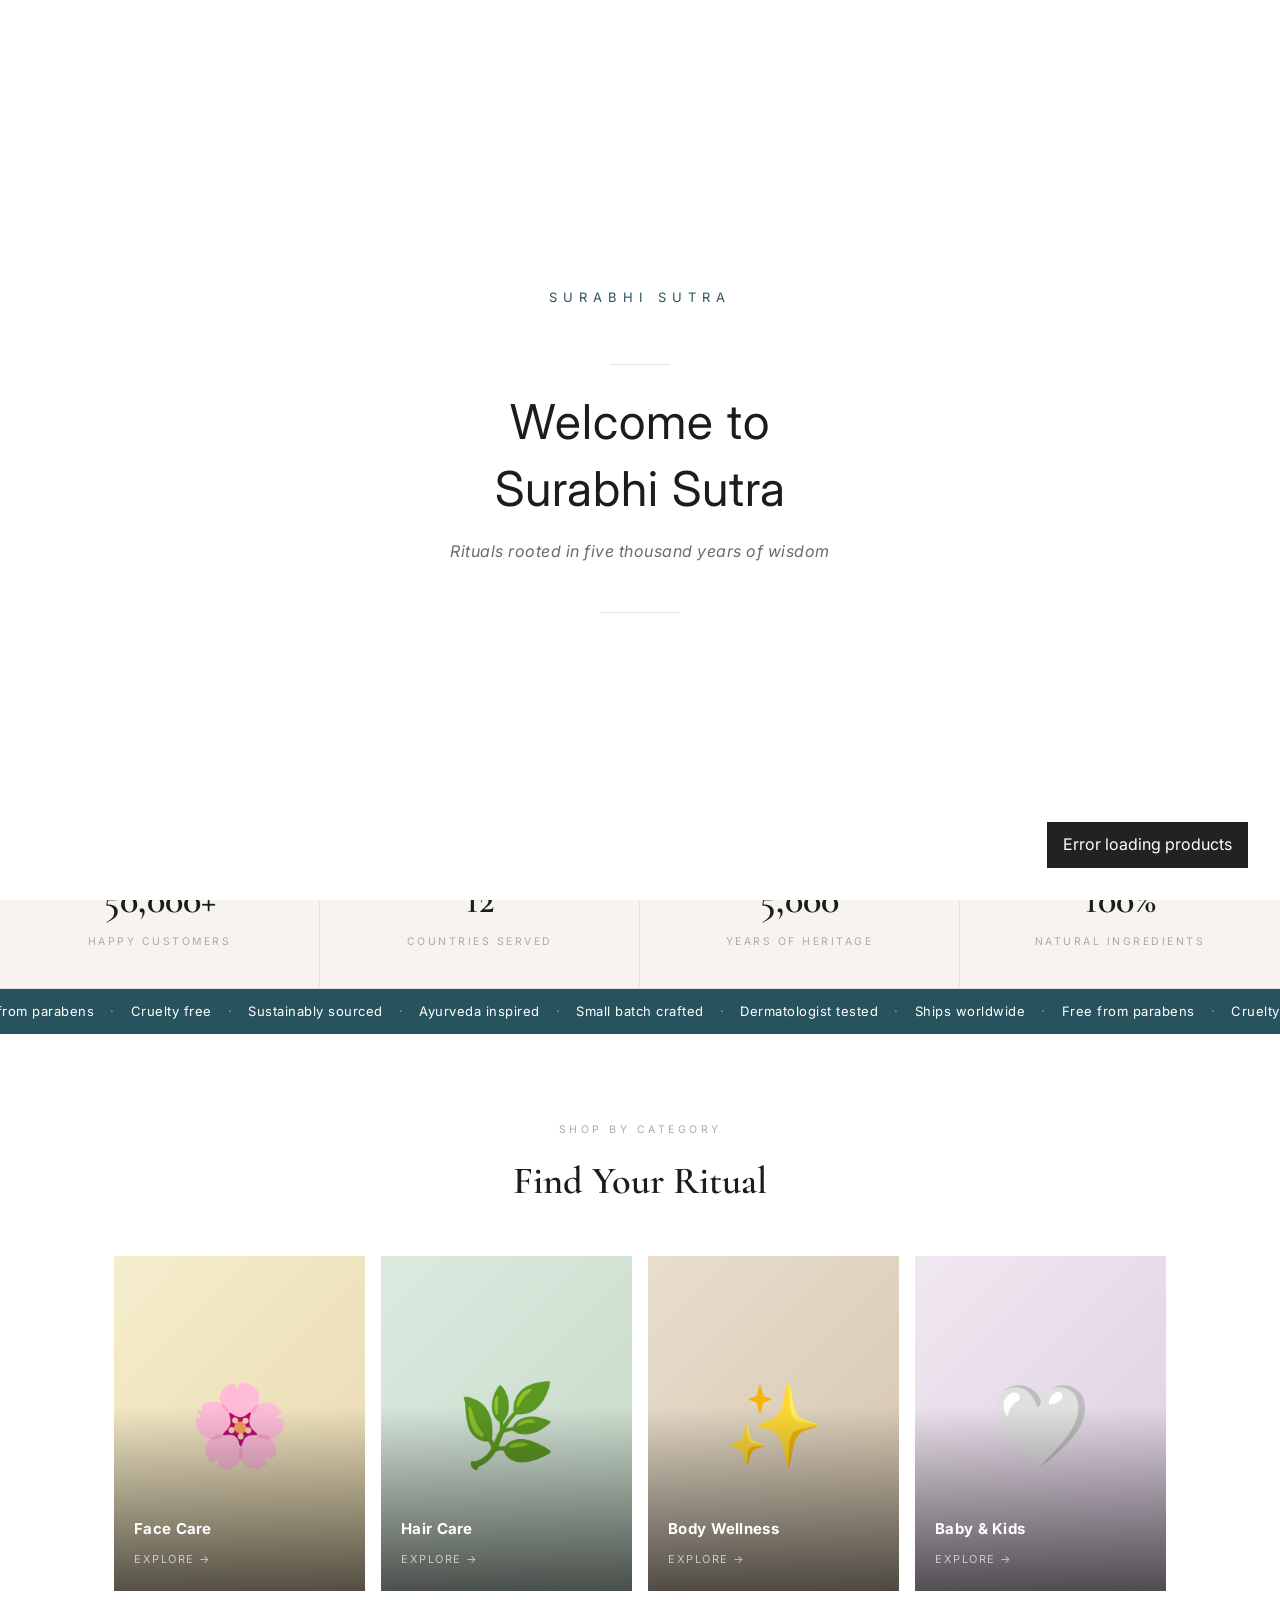
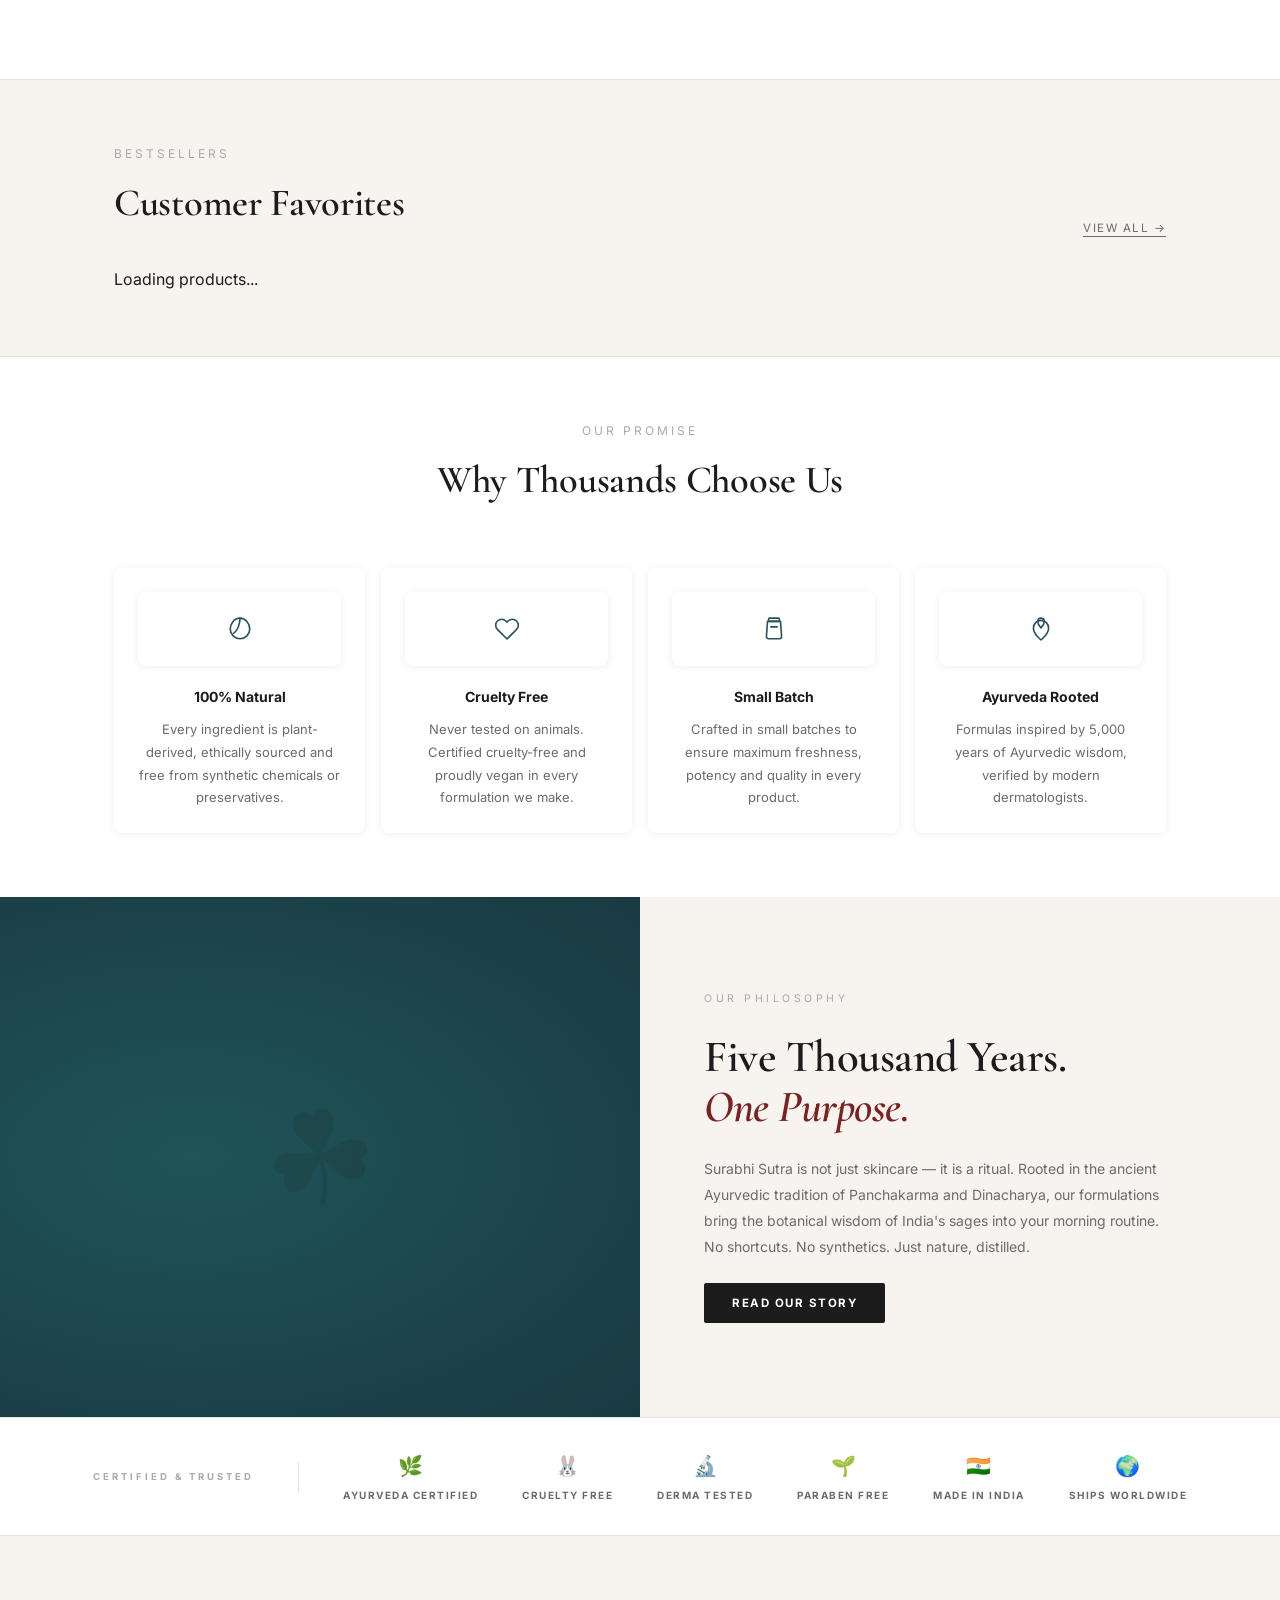
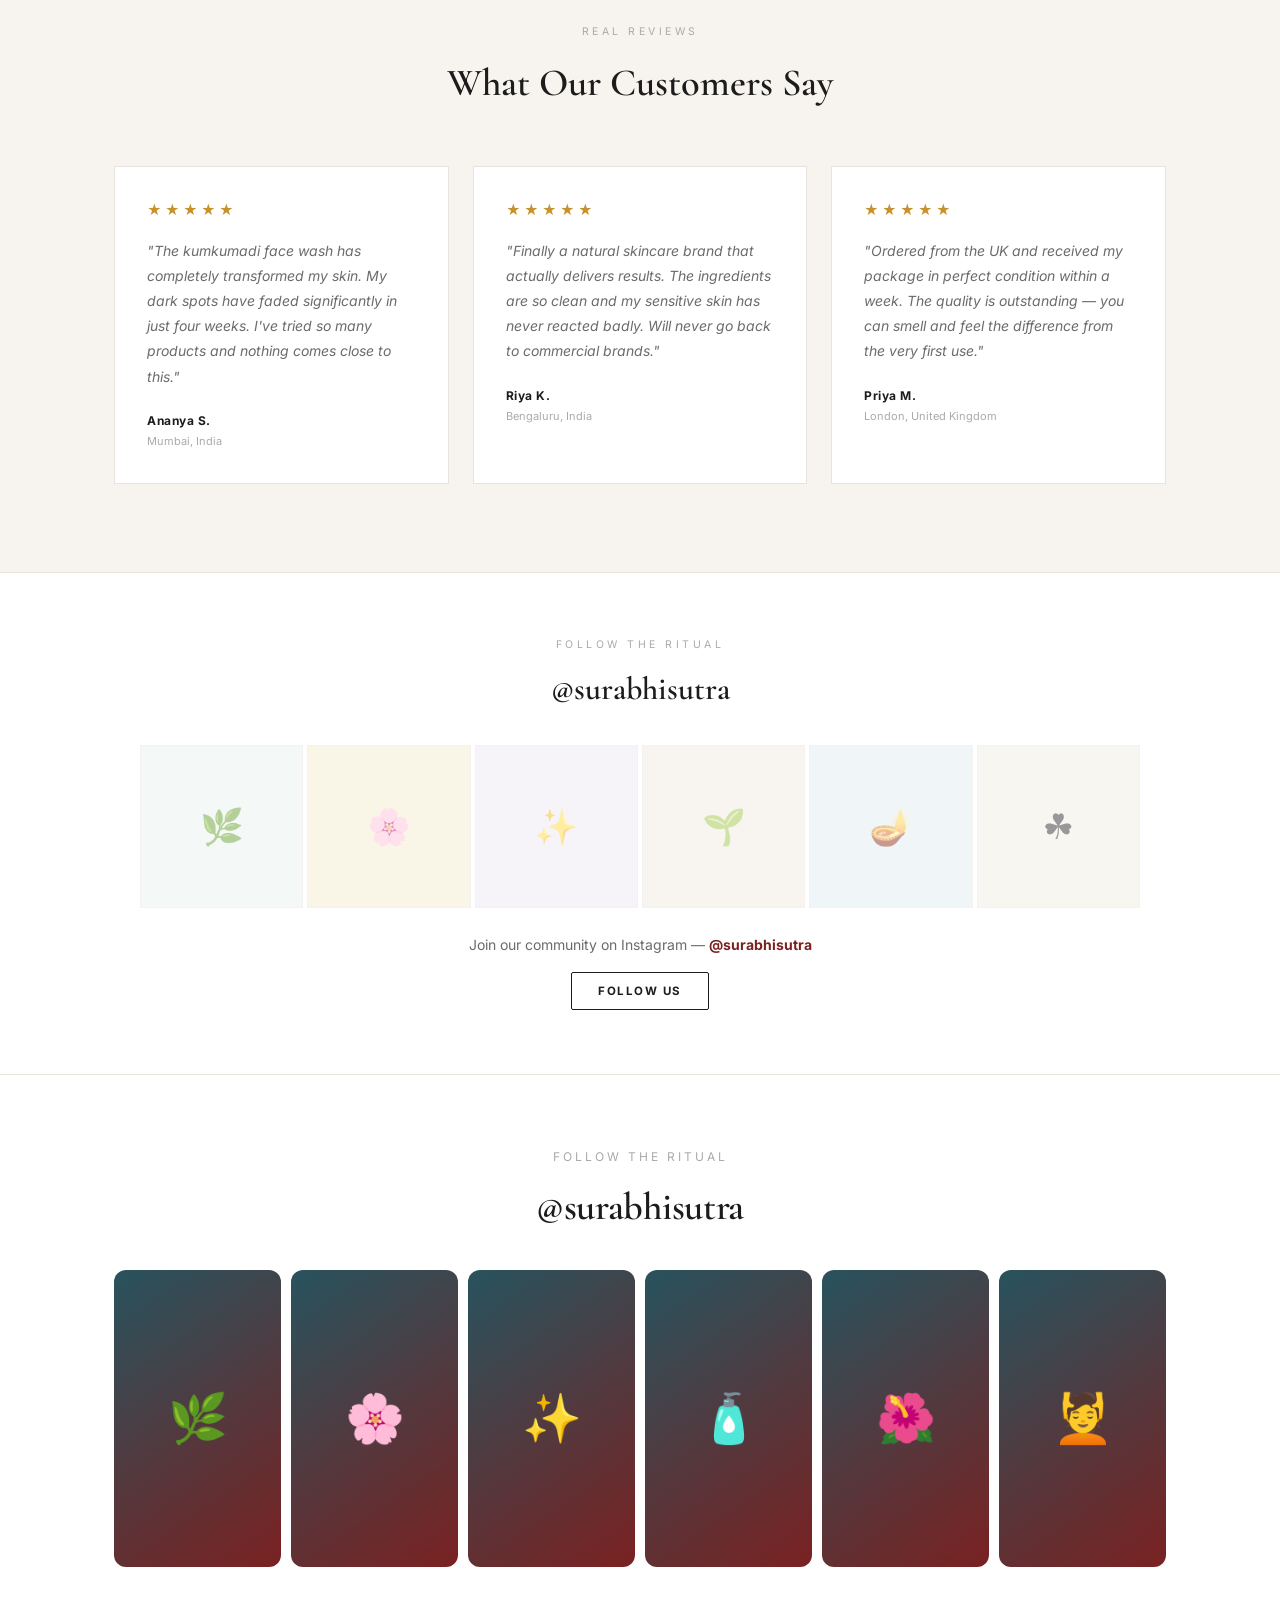
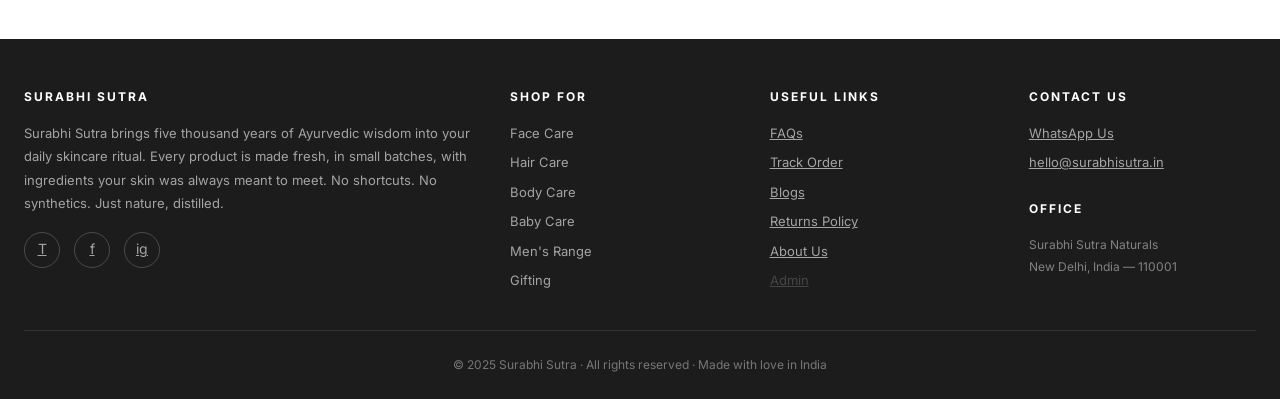
==== commit af221745: "Replace Instagram feed with Follow the Ritual video grid - 6-slot grid on homepage: emoji by default" ====
--- a/index.html
+++ b/index.html
@@ -459,14 +459,14 @@
   </section>
 </div><!-- end #checkout -->
 
-<!-- INSTAGRAM REELS FEED -->
-<section id="insta-section" style="display:none;padding:72px 0;background:var(--cream);border-top:1px solid var(--border);">
+<!-- FOLLOW THE RITUAL -->
+<section id="ritual-section" style="padding:72px 0;background:var(--cream);border-top:1px solid var(--border);">
   <div class="container">
     <div style="text-align:center;margin-bottom:2rem;">
-      <p class="section-label" id="insta-feed-title">Follow the Ritual</p>
-      <h2 class="section-title" id="insta-feed-sub" style="margin-bottom:0;"></h2>
-    </div>
-    <div id="insta-reels" style="display:flex;gap:16px;overflow-x:auto;padding-bottom:1rem;scroll-snap-type:x mandatory;-webkit-overflow-scrolling:touch;"></div>
+      <p class="section-label">Follow the Ritual</p>
+      <h2 class="section-title" style="margin-bottom:0;">@surabhisutra</h2>
+    </div>
+    <div class="ritual-grid" id="ritual-grid"></div>
   </div>
 </section>
 
--- a/css/styles.css
+++ b/css/styles.css
@@ -402,6 +402,7 @@
   aspect-ratio:3/4;
   background:var(--beige);
   overflow:hidden;
+  position:relative;
 }
 
 .product-img img{
@@ -1164,6 +1165,9 @@
   content:'';position:absolute;inset:0;
   background:radial-gradient(ellipse at 30% 50%,var(--sage-light) 0%,#1a3a42 100%);
 }
+.editorial-panel.has-image::before{
+  background:linear-gradient(to right,rgba(0,0,0,.45),rgba(0,0,0,.1));
+}
 .editorial-panel-icon{font-size:8rem;opacity:.13;position:relative;z-index:1;transform:rotate(-12deg);}
 .editorial-content{
   padding:80px 64px;background:var(--surface);
@@ -1425,6 +1429,16 @@
 .co-discount{color:#27ae60;}
 .co-total{font-weight:700;font-size:16px;margin-top:4px;color:var(--text-dark);}
 
-/* ── INSTAGRAM REELS ── */
-.insta-reel-card{flex-shrink:0;scroll-snap-align:start;background:#000;border-radius:12px;overflow:hidden;width:320px;}
-.insta-reel-caption{padding:8px 14px;font-size:13px;color:#555;background:#fff;}+/* ── RITUAL GRID ── */
+.ritual-grid{display:grid;grid-template-columns:repeat(6,1fr);gap:10px;}
+.ritual-slot{aspect-ratio:9/16;border-radius:12px;overflow:hidden;position:relative;background:linear-gradient(145deg,var(--sage) 0%,var(--terracotta) 100%);}
+.ritual-slot-emoji{position:absolute;inset:0;display:flex;align-items:center;justify-content:center;font-size:3rem;}
+.ritual-slot video,.ritual-slot iframe{position:absolute;inset:0;width:100%;height:100%;object-fit:cover;border:none;}
+.ritual-slot-caption{position:absolute;bottom:0;left:0;right:0;background:linear-gradient(transparent,rgba(0,0,0,.55));color:#fff;font-size:11px;padding:20px 10px 8px;line-height:1.3;}
+@media(max-width:900px){.ritual-grid{grid-template-columns:repeat(3,1fr);}}
+@media(max-width:540px){.ritual-grid{grid-template-columns:repeat(2,1fr);gap:8px;}}
+
+/* ── WISHLIST HEART BUTTON ── */
+.card-wishlist{position:absolute;top:8px;right:8px;background:rgba(255,255,255,.85);border:none;border-radius:50%;width:32px;height:32px;display:flex;align-items:center;justify-content:center;cursor:pointer;font-size:16px;color:#ccc;transition:color .2s,background .2s;backdrop-filter:blur(4px);line-height:1;}
+.card-wishlist:hover{background:#fff;color:#e74c3c;}
+.card-wishlist.wishlisted{color:#e74c3c;}
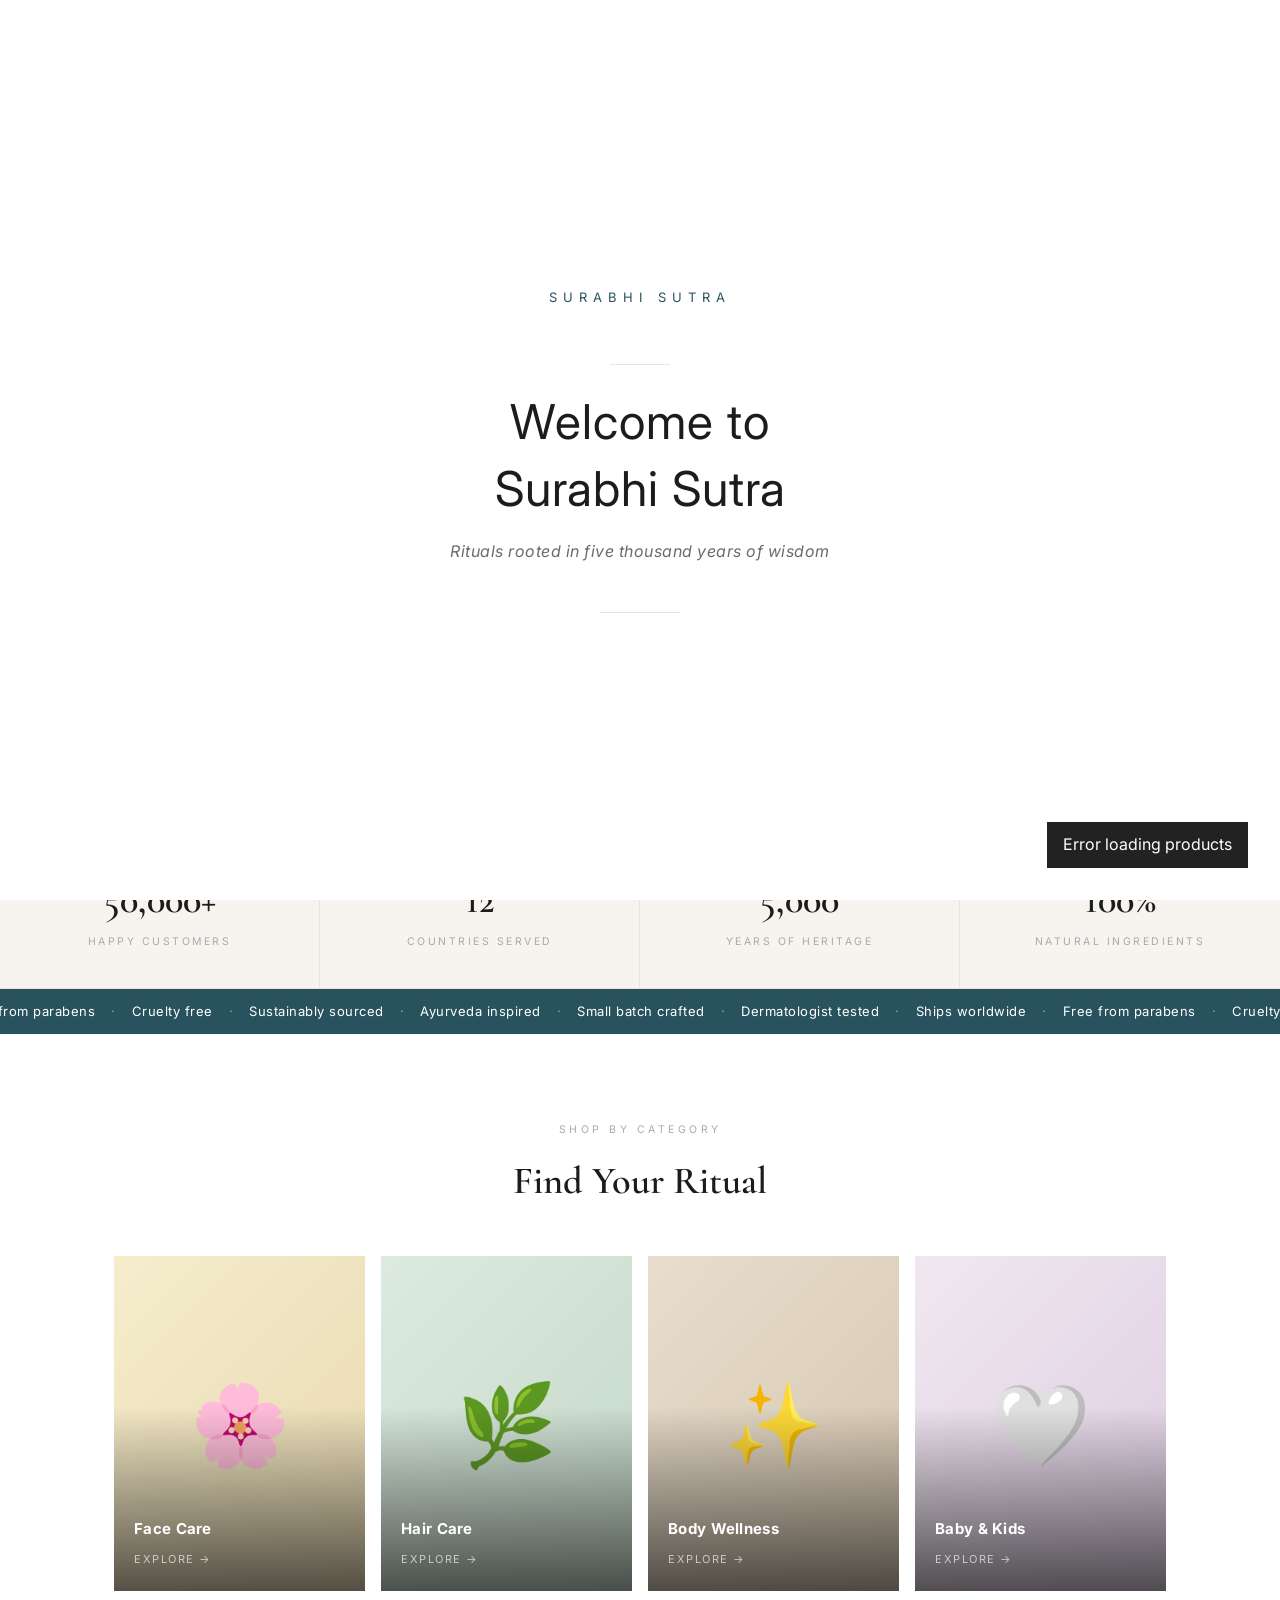
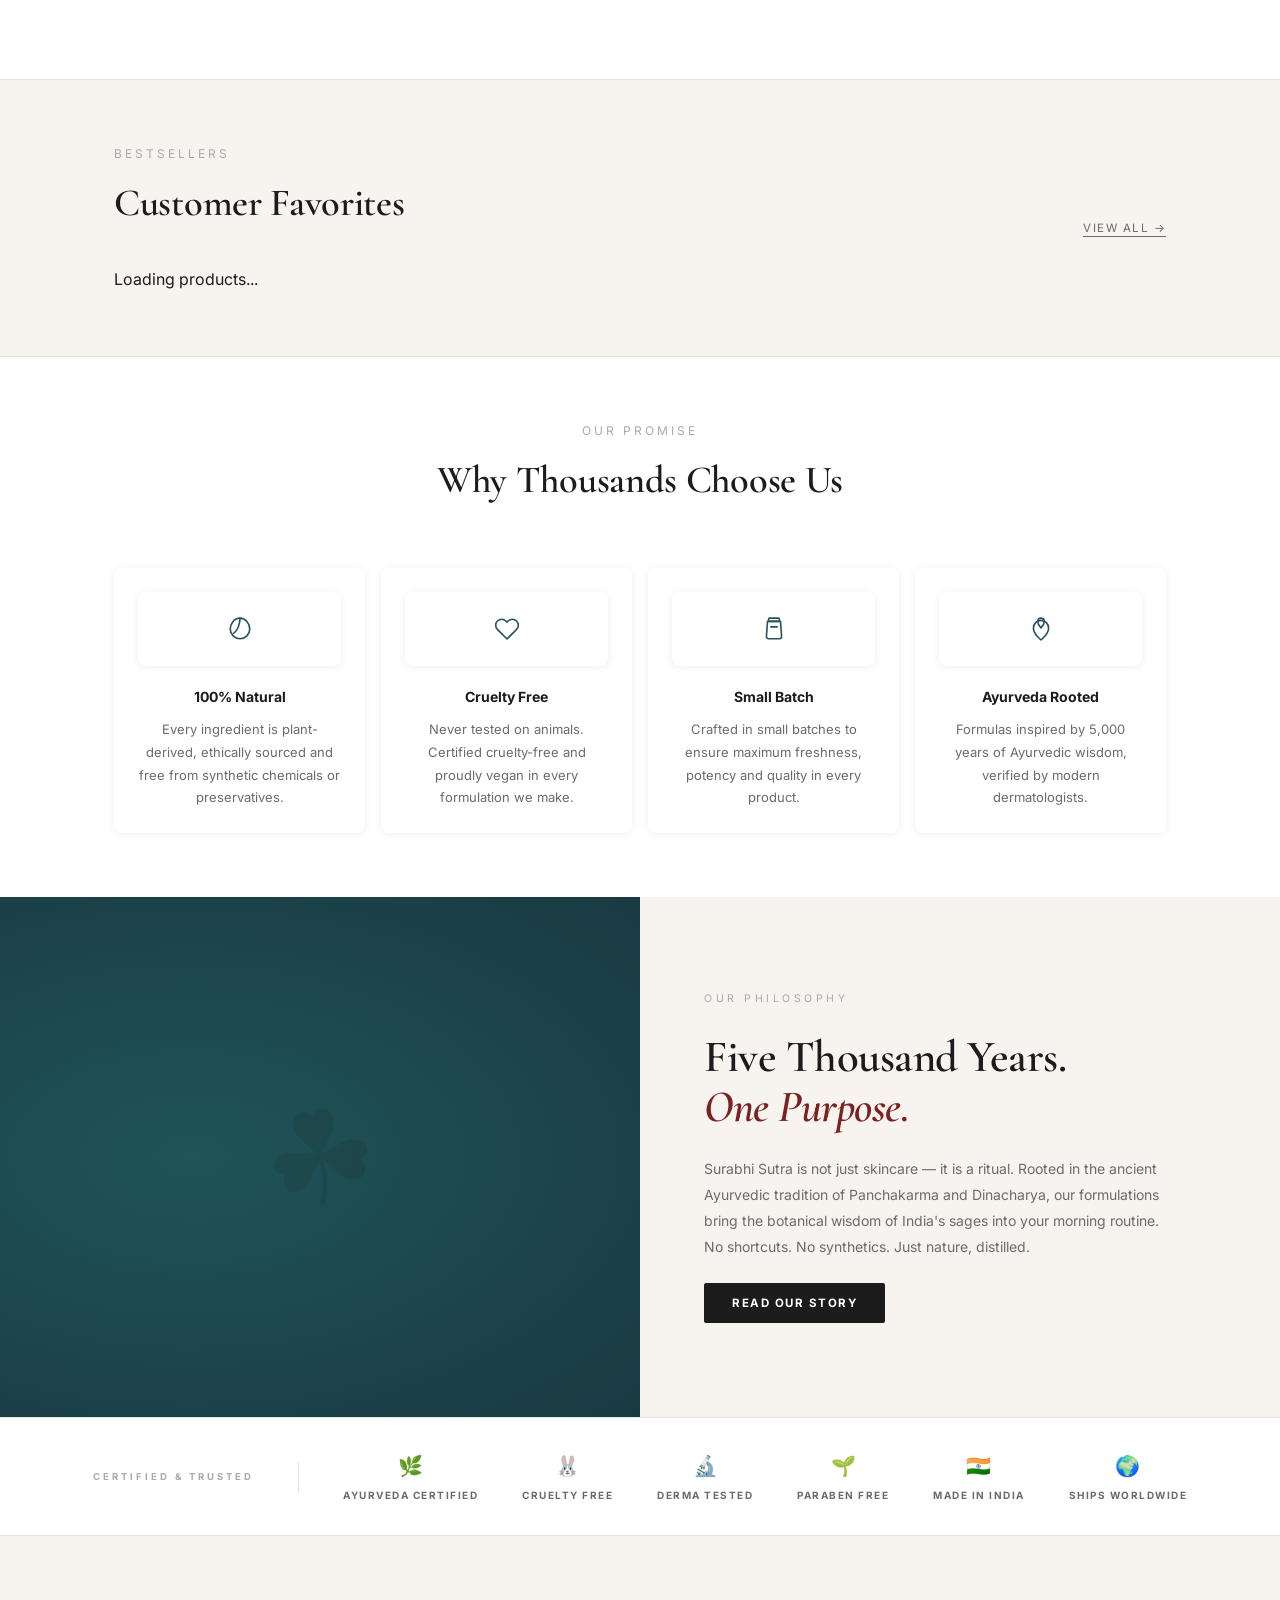
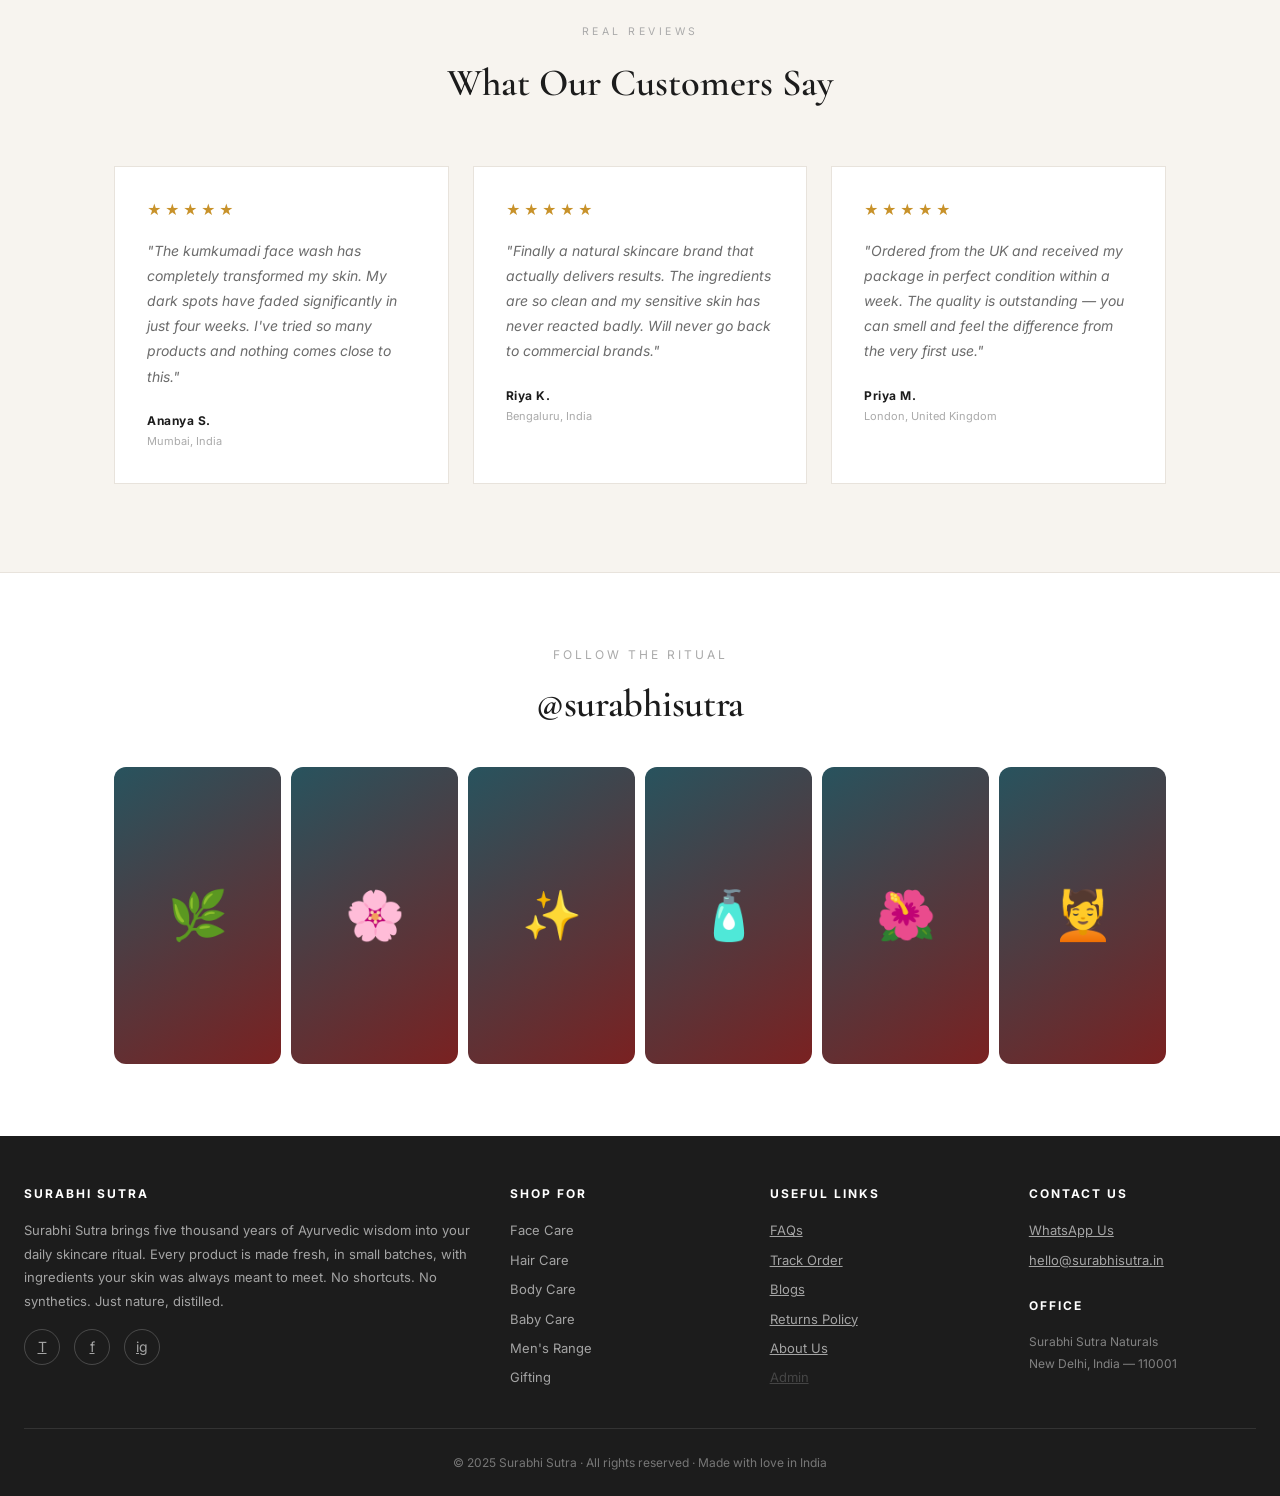
==== commit 6219d6fe: "Remove duplicate hardcoded Follow the Ritual section from homepage Co-Authored-By: Claude Sonnet 4.6" ====
--- a/index.html
+++ b/index.html
@@ -320,23 +320,6 @@
     </div>
   </section>
 
-  <!-- INSTAGRAM GRID -->
-  <section class="insta-section">
-    <div class="container">
-      <p class="insta-eyebrow">Follow the Ritual</p>
-      <h2 class="insta-title">@surabhisutra</h2>
-      <div class="insta-grid">
-        <div class="insta-tile">🌿</div>
-        <div class="insta-tile">🌸</div>
-        <div class="insta-tile">✨</div>
-        <div class="insta-tile">🌱</div>
-        <div class="insta-tile">🪔</div>
-        <div class="insta-tile">☘️</div>
-      </div>
-      <p class="insta-handle">Join our community on Instagram — <a href="#">@surabhisutra</a></p>
-      <button class="insta-follow-btn">Follow Us</button>
-    </div>
-  </section>
 
 </div><!-- end #home -->
 
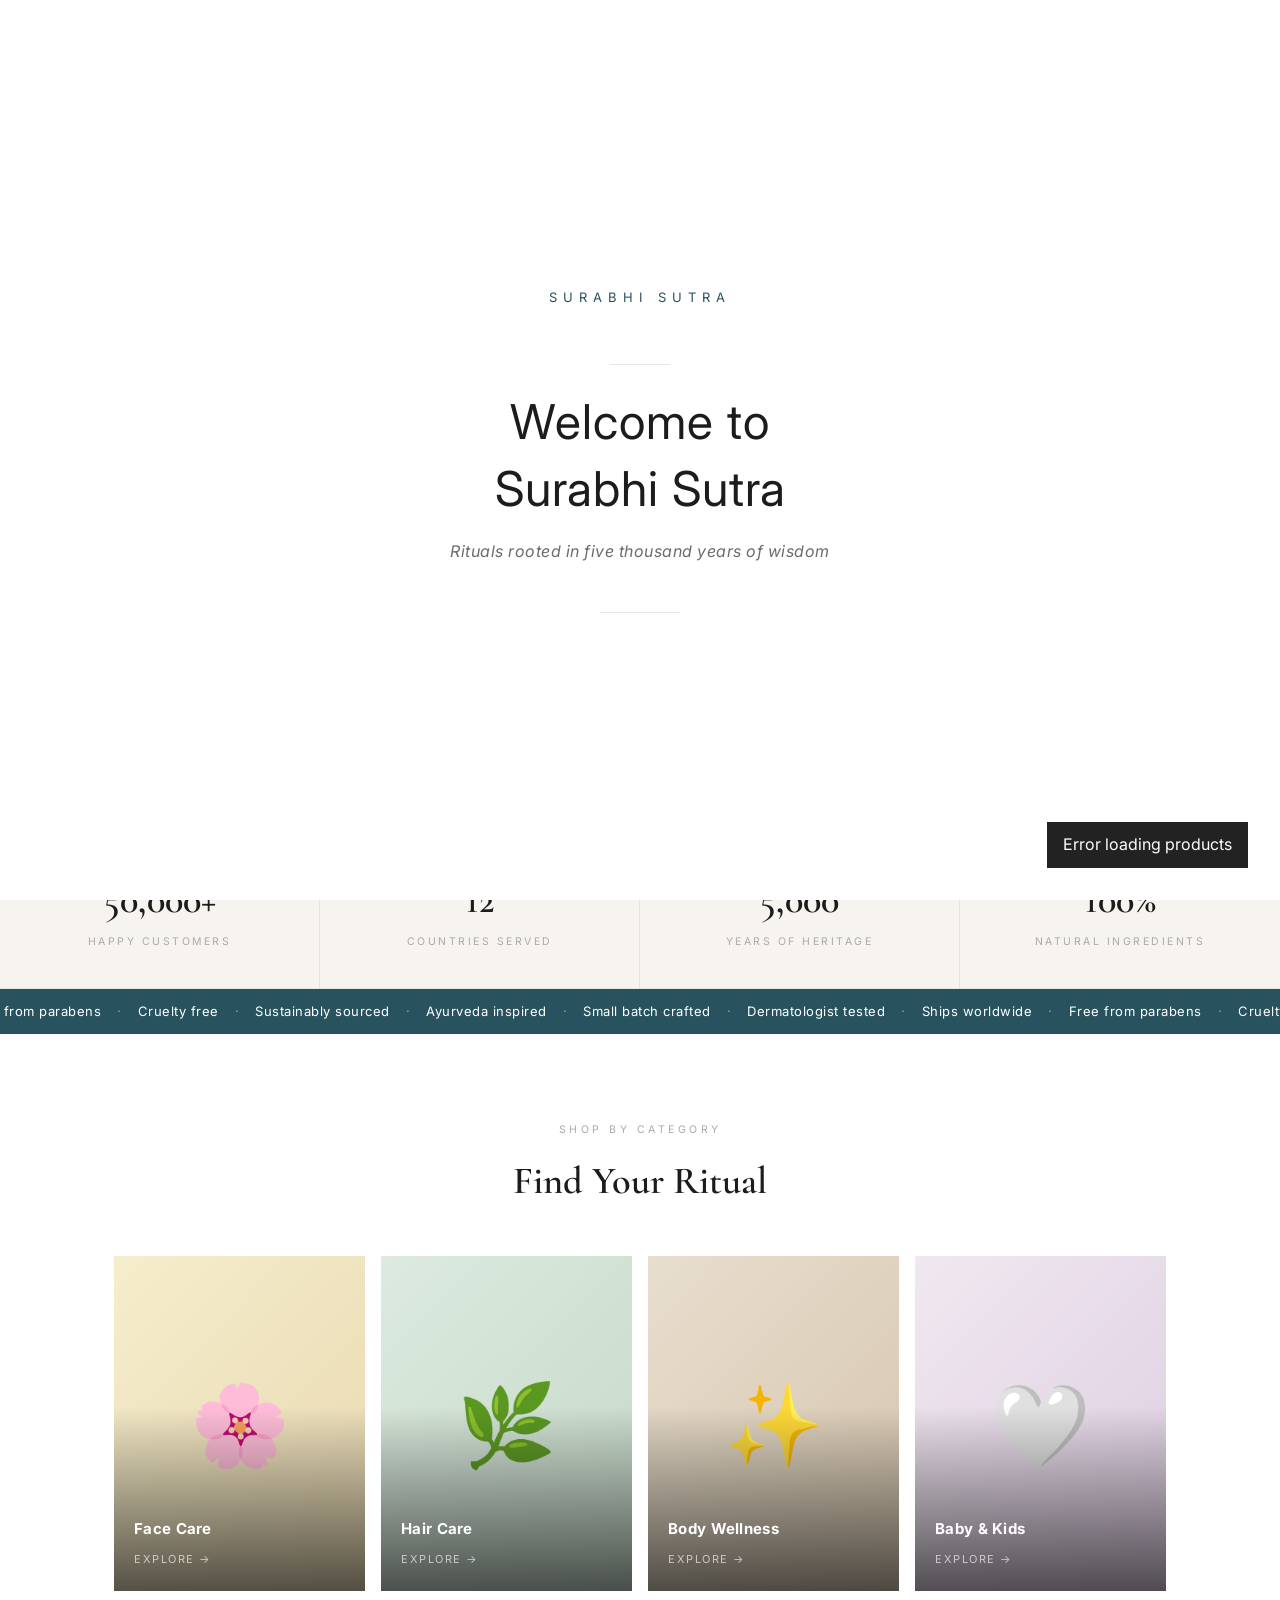
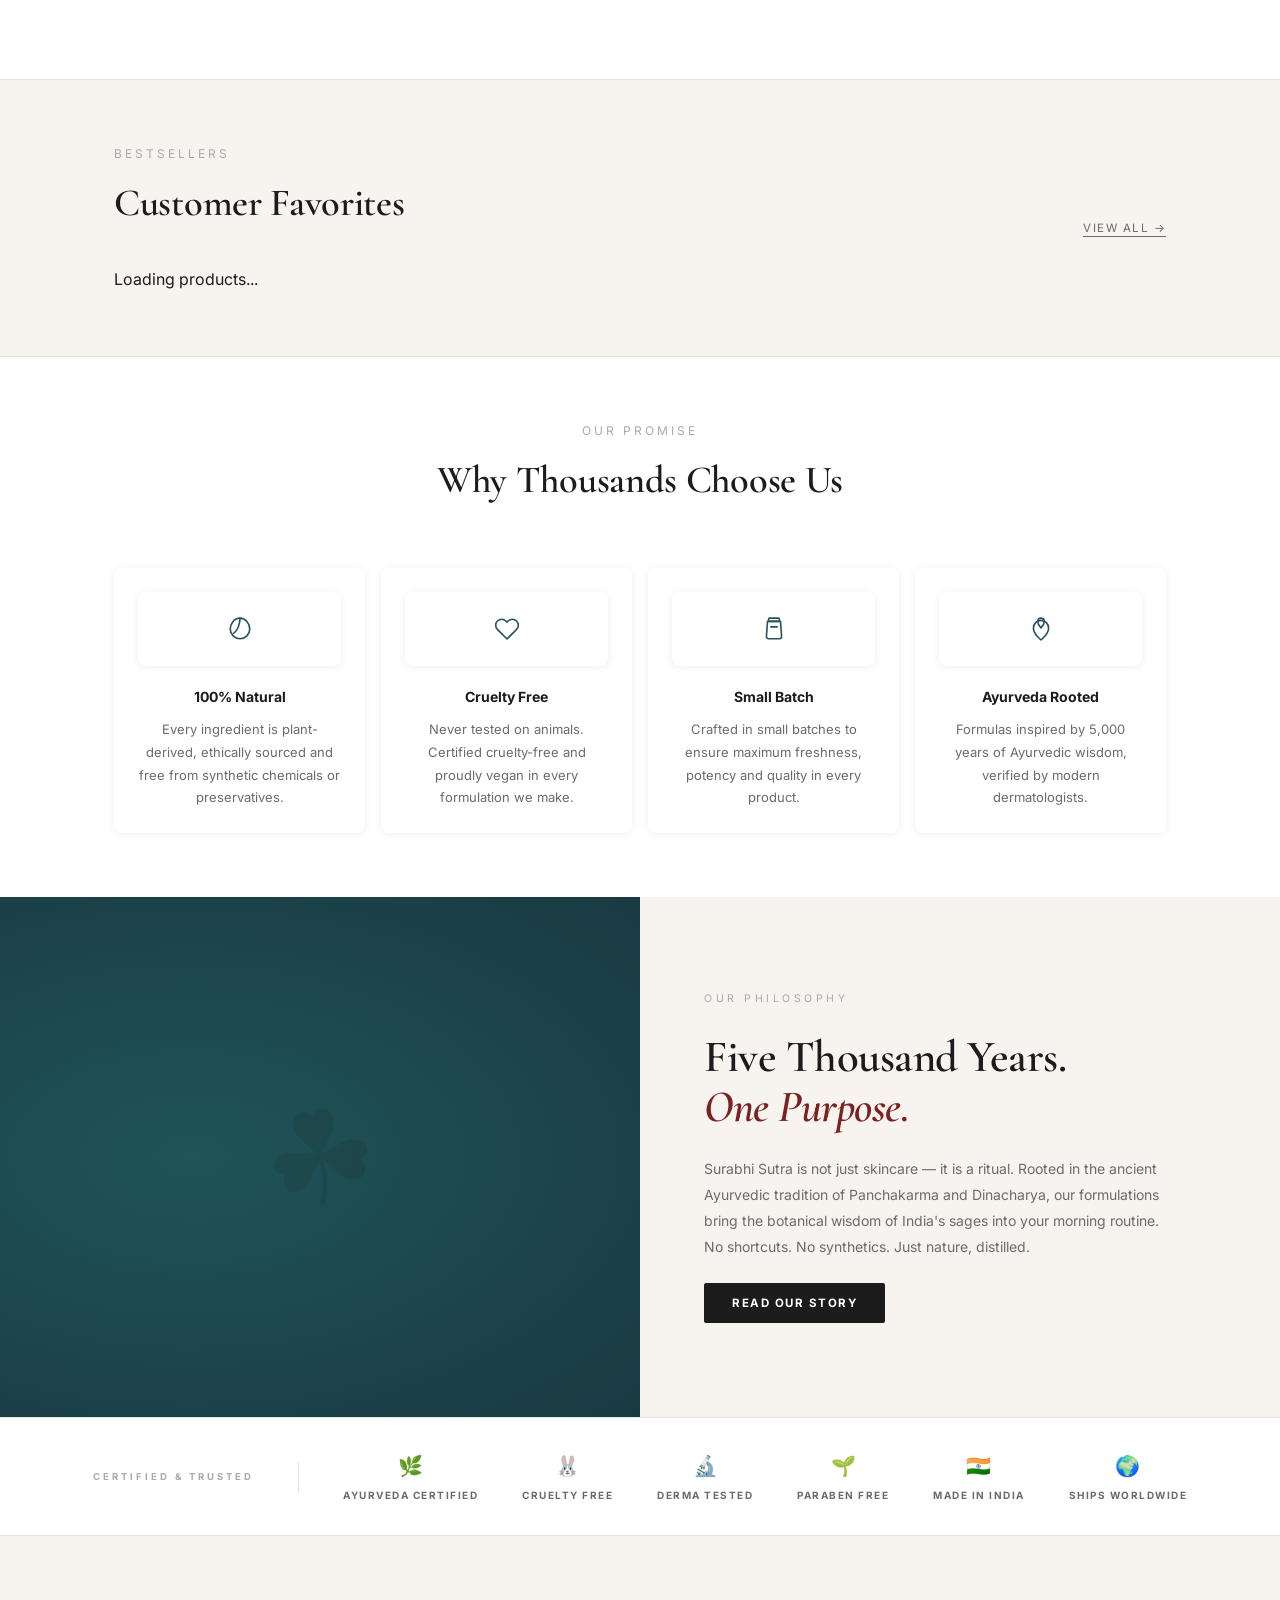
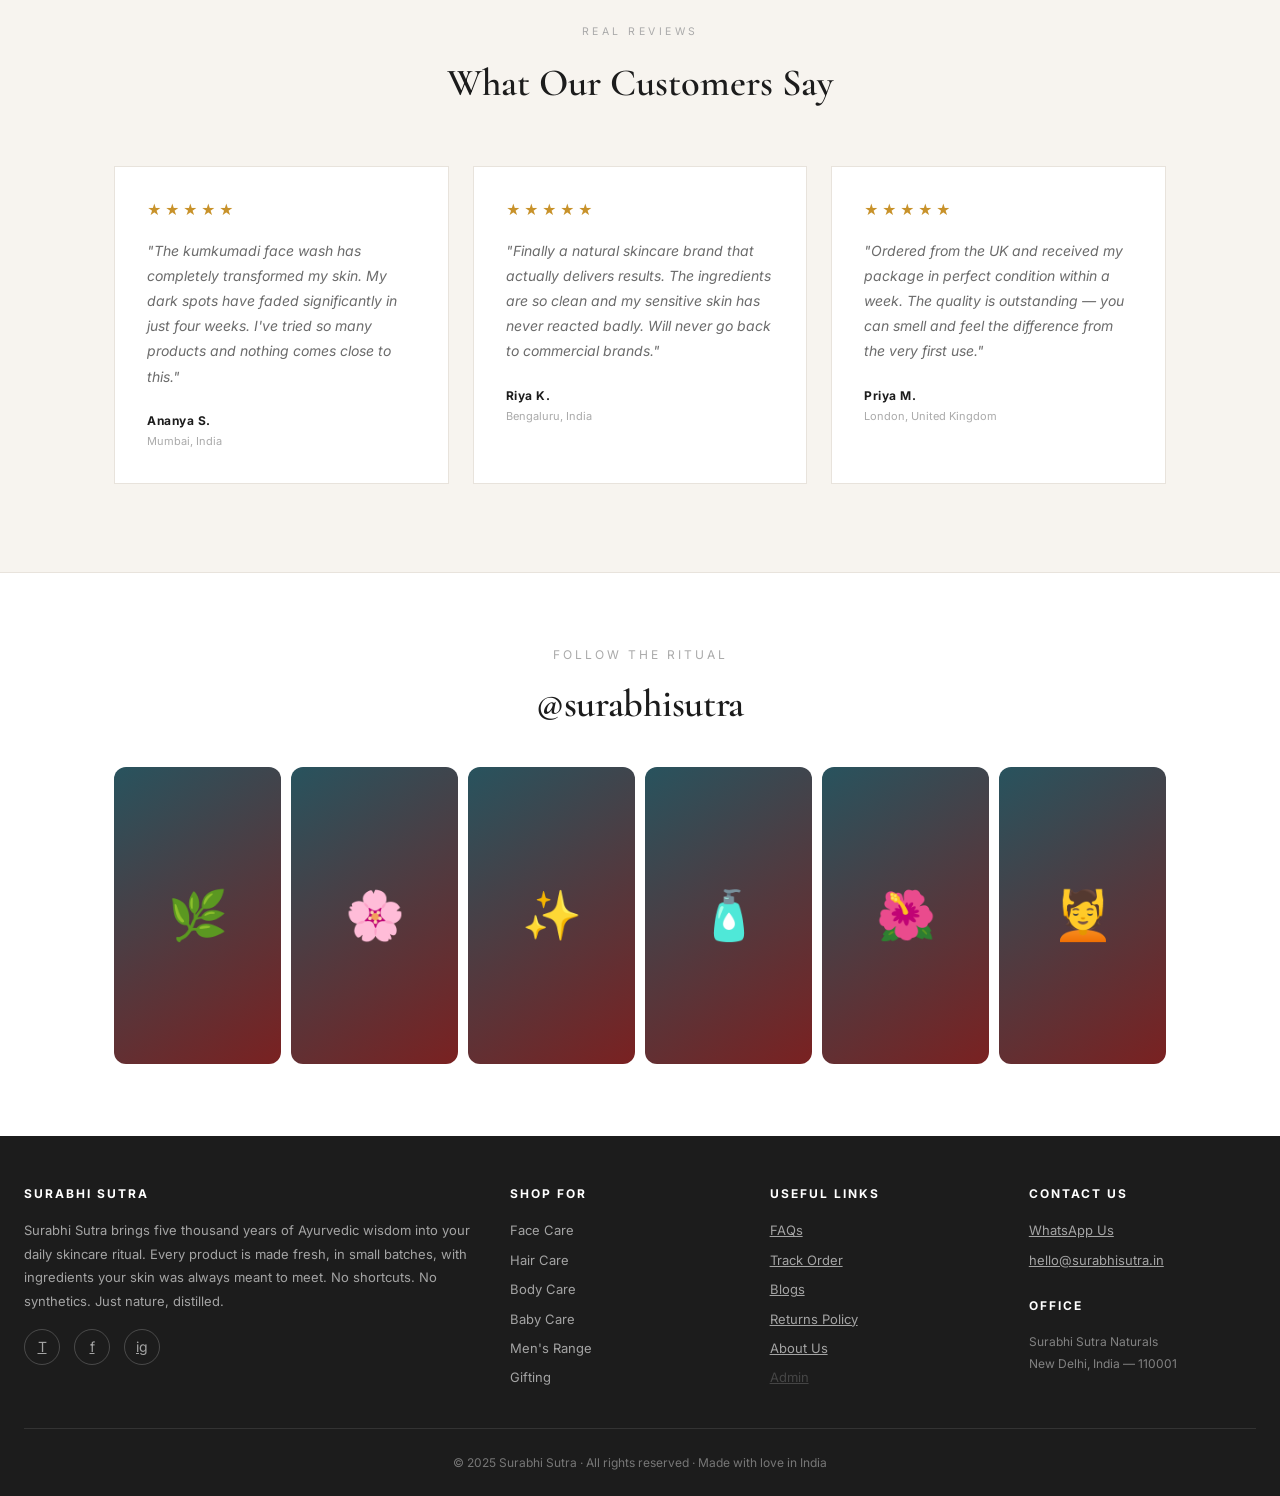
==== commit 44dce2b8: "Production hardening: stock UI, server-side promos, admin email, WhatsApp, PWA - Admin email alert: " ====
--- a/index.html
+++ b/index.html
@@ -8,6 +8,8 @@
   <link rel="preconnect" href="https://fonts.gstatic.com" crossorigin>
   <link href="https://fonts.googleapis.com/css2?family=Inter:wght@400;500;600;700&family=Cormorant+Garamond:ital,wght@0,400;0,600;1,400;1,600&display=swap" rel="stylesheet">
   <link rel="stylesheet" href="css/styles.css">
+  <link rel="manifest" href="manifest.json">
+  <meta name="theme-color" content="#3D2B1F">
 </head>
 
 <body>
@@ -419,7 +421,7 @@
 
         <div class="promo-row">
           <input type="text" id="co-promo" placeholder="Promo code" style="text-transform:uppercase;" onkeydown="if(event.key==='Enter')applyPromo()"/>
-          <button onclick="applyPromo()" class="promo-apply-btn">Apply</button>
+          <button id="apply-promo-btn" onclick="applyPromo()" class="promo-apply-btn">Apply</button>
         </div>
         <div id="promo-msg" style="font-size:13px;margin-bottom:0.75rem;min-height:1.2em;"></div>
 
@@ -515,5 +517,25 @@
 ───────────────────────────── -->
 <script src="js/app.js"></script>
 
+<!-- WhatsApp floating button -->
+<a id="wa-float-btn" class="wa-float" href="#" target="_blank" rel="noopener" aria-label="Chat on WhatsApp" title="Chat on WhatsApp">
+  <svg viewBox="0 0 24 24" xmlns="http://www.w3.org/2000/svg"><path d="M17.472 14.382c-.297-.149-1.758-.867-2.03-.967-.273-.099-.471-.148-.67.15-.197.297-.767.966-.94 1.164-.173.199-.347.223-.644.075-.297-.15-1.255-.463-2.39-1.475-.883-.788-1.48-1.761-1.653-2.059-.173-.297-.018-.458.13-.606.134-.133.298-.347.446-.52.149-.174.198-.298.298-.497.099-.198.05-.371-.025-.52-.075-.149-.669-1.612-.916-2.207-.242-.579-.487-.5-.669-.51-.173-.008-.371-.01-.57-.01-.198 0-.52.074-.792.372-.272.297-1.04 1.016-1.04 2.479 0 1.462 1.065 2.875 1.213 3.074.149.198 2.096 3.2 5.077 4.487.709.306 1.262.489 1.694.625.712.227 1.36.195 1.871.118.571-.085 1.758-.719 2.006-1.413.248-.694.248-1.289.173-1.413-.074-.124-.272-.198-.57-.347m-5.421 7.403h-.004a9.87 9.87 0 0 1-5.031-1.378l-.361-.214-3.741.982.998-3.648-.235-.374a9.86 9.86 0 0 1-1.51-5.26c.001-5.45 4.436-9.884 9.888-9.884 2.64 0 5.122 1.03 6.988 2.898a9.825 9.825 0 0 1 2.893 6.994c-.003 5.45-4.437 9.884-9.885 9.884m8.413-18.297A11.815 11.815 0 0 0 12.05 0C5.495 0 .16 5.335.157 11.892c0 2.096.547 4.142 1.588 5.945L.057 24l6.305-1.654a11.882 11.882 0 0 0 5.683 1.448h.005c6.554 0 11.89-5.335 11.893-11.893a11.821 11.821 0 0 0-3.48-8.413z"/></svg>
+</a>
+<script>
+(function(){
+  try{
+    var s=JSON.parse(localStorage.getItem('surabhi_site_content')||'{}');
+    var num=(s.whatsappPhone||'').replace(/\D/g,'');
+    if(num){
+      var btn=document.getElementById('wa-float-btn');
+      if(btn) btn.href='https://wa.me/'+num;
+    }
+  }catch(e){}
+  if('serviceWorker' in navigator){
+    navigator.serviceWorker.register('sw.js');
+  }
+})();
+</script>
+
 </body>
 </html>
--- a/css/styles.css
+++ b/css/styles.css
@@ -1400,6 +1400,18 @@
 }
 .main-cart-continue-btn:hover{border-color:var(--text-dark);}
 
+/* ── SKELETON LOADING ── */
+@keyframes shimmer{0%{background-position:-600px 0}100%{background-position:600px 0}}
+.skeleton-card{pointer-events:none;cursor:default;}
+.skeleton-pulse,.skeleton-line{
+  background:linear-gradient(90deg,#ece9e4 25%,#f5f3ef 50%,#ece9e4 75%);
+  background-size:1200px 100%;
+  animation:shimmer 1.6s infinite linear;
+  border-radius:4px;
+}
+.skeleton-pulse{width:100%;height:100%;border-radius:0;}
+.skeleton-line{height:13px;margin:4px 0;}
+
 /* ── PRODUCT CARD STARS ── */
 .card-stars{font-size:12px;color:#888;margin:2px 0 4px;}
 .card-rev-count{font-size:11px;color:#aaa;}
@@ -1441,4 +1453,12 @@
 /* ── WISHLIST HEART BUTTON ── */
 .card-wishlist{position:absolute;top:8px;right:8px;background:rgba(255,255,255,.85);border:none;border-radius:50%;width:32px;height:32px;display:flex;align-items:center;justify-content:center;cursor:pointer;font-size:16px;color:#ccc;transition:color .2s,background .2s;backdrop-filter:blur(4px);line-height:1;}
 .card-wishlist:hover{background:#fff;color:#e74c3c;}
-.card-wishlist.wishlisted{color:#e74c3c;}+.card-wishlist.wishlisted{color:#e74c3c;}
+.product-card.oos{cursor:default;opacity:.75;}
+.card-oos-badge{position:absolute;inset:0;display:flex;align-items:center;justify-content:center;background:rgba(0,0,0,.38);color:#fff;font-size:12px;font-weight:700;letter-spacing:.8px;text-transform:uppercase;border-radius:8px;}
+.card-oos-text{color:var(--text-light);font-size:13px;}
+/* WhatsApp floating button */
+.wa-float{position:fixed;bottom:88px;right:20px;z-index:900;width:52px;height:52px;border-radius:50%;background:#25d366;display:flex;align-items:center;justify-content:center;box-shadow:0 4px 16px rgba(0,0,0,.25);transition:transform .2s;}
+.wa-float:hover{transform:scale(1.1);}
+.wa-float svg{width:28px;height:28px;fill:#fff;}
+@media(min-width:768px){.wa-float{bottom:32px;}}
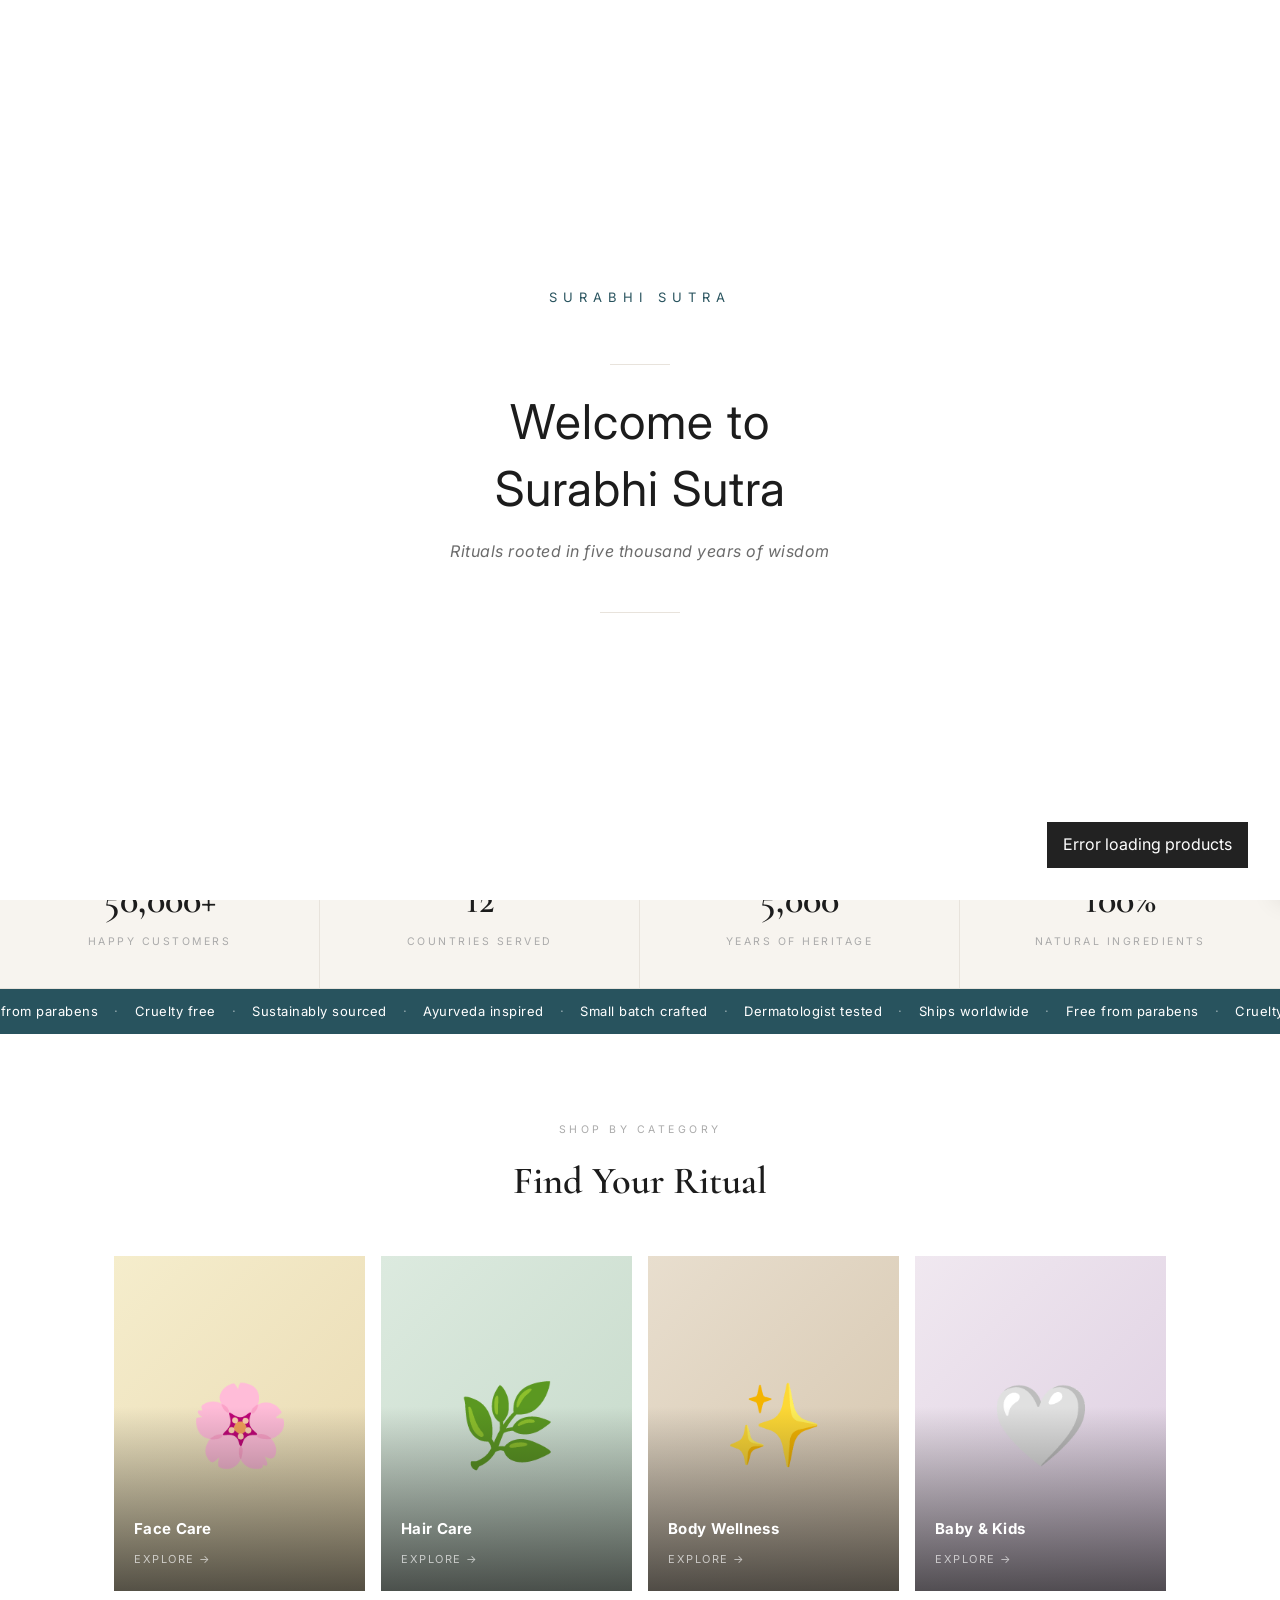
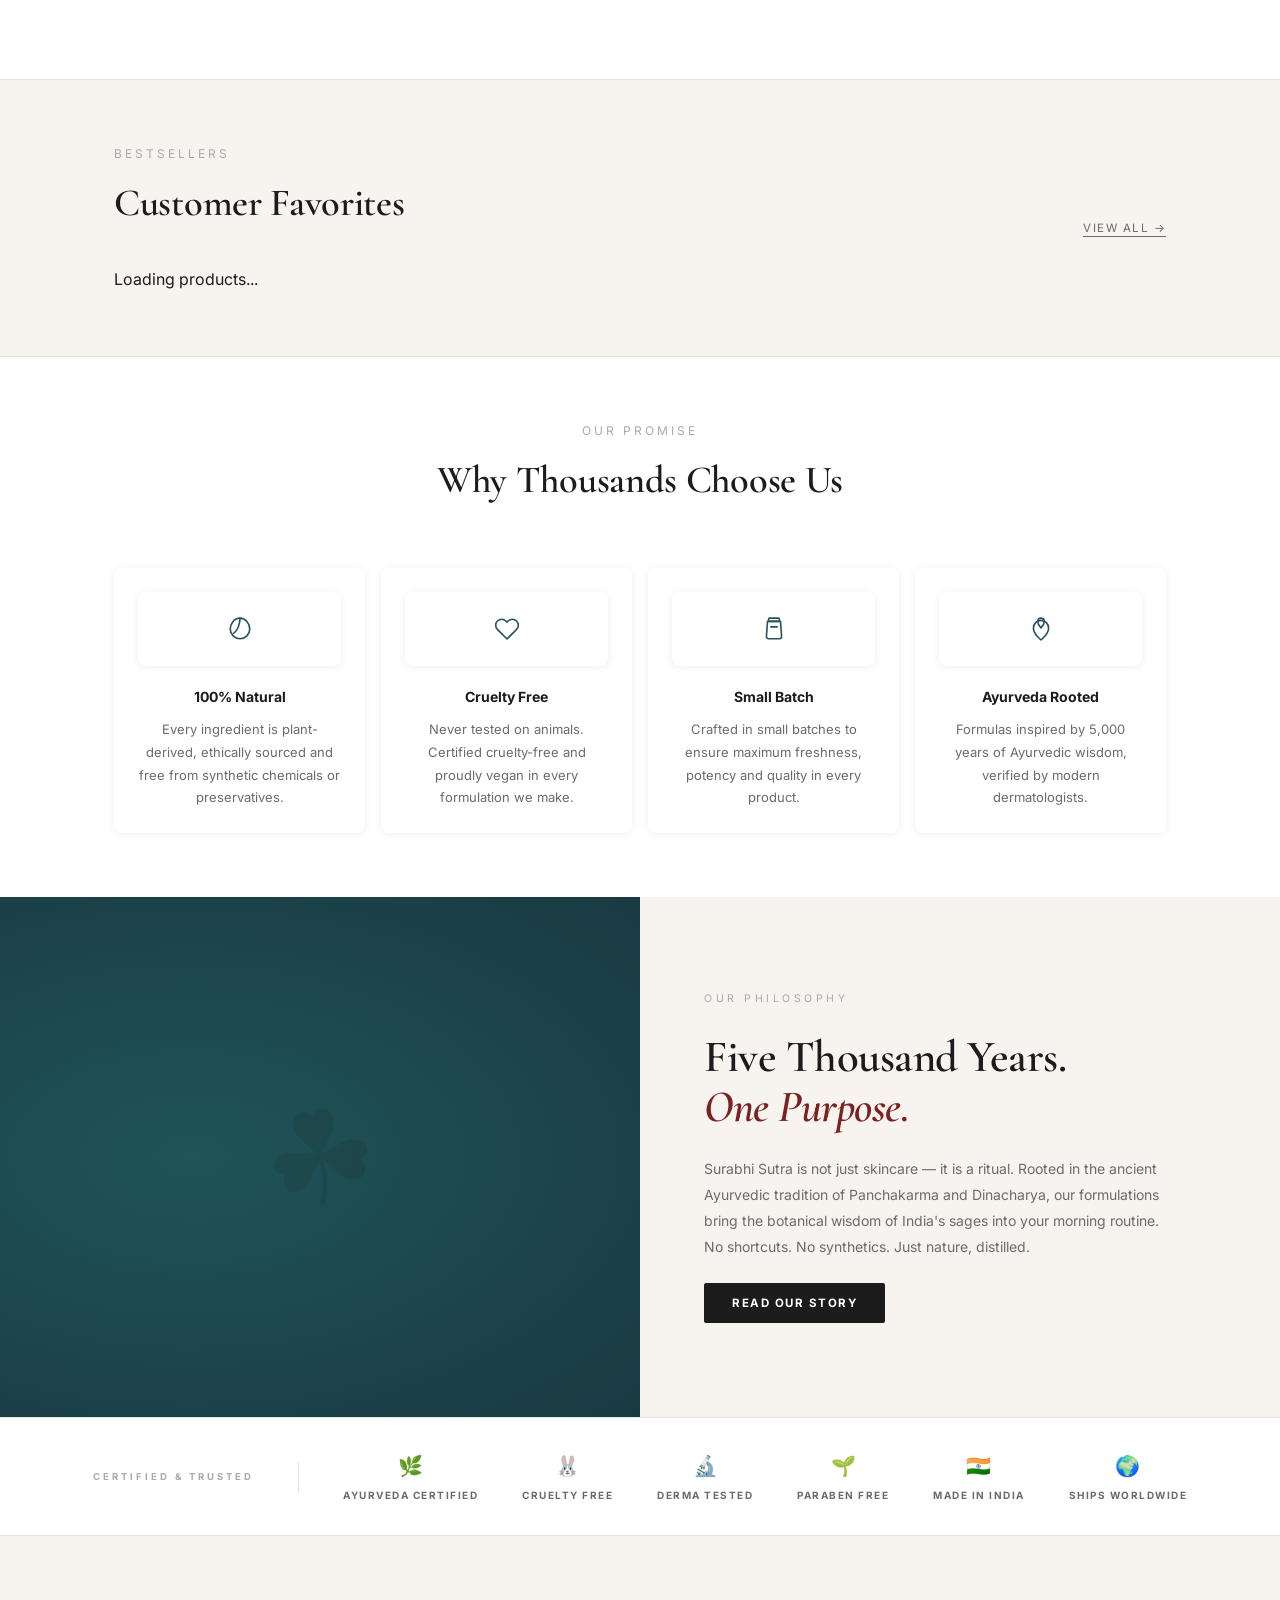
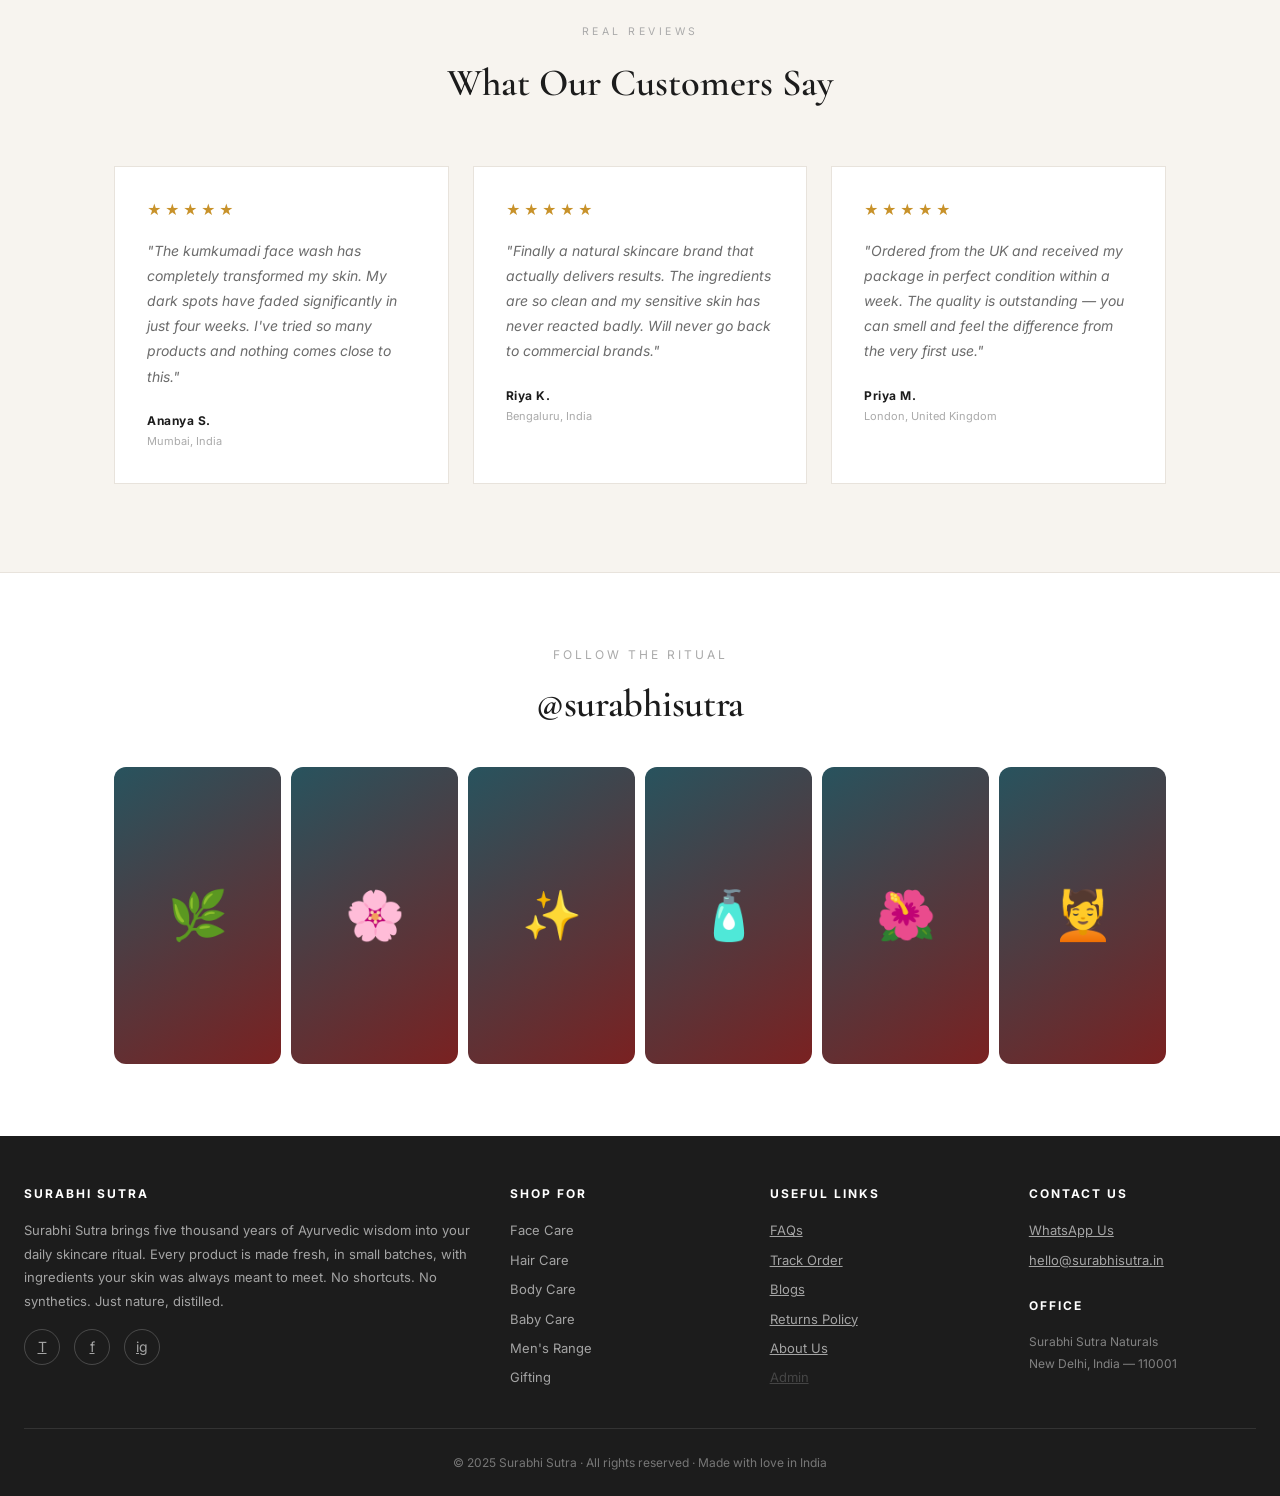
==== commit 04b1fafc: "Add wishlist drawer, back-to-top, 404 page, CSV export, and analytics - Wishlist: nav heart opens sl" ====
--- a/index.html
+++ b/index.html
@@ -64,9 +64,12 @@
     <button class="nav-icon-btn" title="Search" aria-label="Search" onclick="openSearch()">
       <svg viewBox="0 0 24 24"><circle cx="11" cy="11" r="8"/><path d="m21 21-4.35-4.35"/></svg>
     </button>
-    <button class="nav-icon-btn" title="Wishlist" aria-label="Wishlist">
-      <svg viewBox="0 0 24 24"><path d="M20.84 4.61a5.5 5.5 0 0 0-7.78 0L12 5.67l-1.06-1.06a5.5 5.5 0 0 0-7.78 7.78l1.06 1.06L12 21.23l7.78-7.78 1.06-1.06a5.5 5.5 0 0 0 0-7.78z"/></svg>
-    </button>
+    <div class="nav-wishlist-wrap">
+      <button class="nav-icon-btn" title="Wishlist" aria-label="Wishlist" onclick="openWishlistDrawer()">
+        <svg viewBox="0 0 24 24"><path d="M20.84 4.61a5.5 5.5 0 0 0-7.78 0L12 5.67l-1.06-1.06a5.5 5.5 0 0 0-7.78 7.78l1.06 1.06L12 21.23l7.78-7.78 1.06-1.06a5.5 5.5 0 0 0 0-7.78z"/></svg>
+      </button>
+      <span class="wishlist-badge" id="wishlist-badge" style="display:none;">0</span>
+    </div>
     <button class="nav-cart" onclick="openCartDrawer()">
       Cart&nbsp;(<span id="cart-count">0</span>)
     </button>
@@ -499,6 +502,16 @@
 <script>renderFooter(); initAnnounceBar();</script>
 
 
+<!-- WISHLIST DRAWER -->
+<div class="wishlist-overlay" id="wishlist-overlay" onclick="closeWishlistDrawer()"></div>
+<div class="wishlist-drawer" id="wishlist-drawer">
+  <div class="wishlist-drawer-head">
+    <span>Wishlist (<span id="wishlist-count">0</span>)</span>
+    <button class="wishlist-close" onclick="closeWishlistDrawer()" aria-label="Close">&#x2715;</button>
+  </div>
+  <div class="wishlist-body" id="wishlist-body"></div>
+</div>
+
 <!-- MAIN CART DRAWER -->
 <div id="main-cart-overlay" class="main-cart-overlay" onclick="closeCartDrawer()"></div>
 <div id="main-cart-drawer" class="main-cart-drawer">
@@ -515,6 +528,9 @@
 <!-- ─────────────────────────────
      JS
 ───────────────────────────── -->
+<!-- Back to Top -->
+<button class="back-to-top" id="back-to-top" onclick="window.scrollTo({top:0,behavior:'smooth'})" aria-label="Back to top">&#8593;</button>
+
 <script src="js/app.js"></script>
 
 <!-- WhatsApp floating button -->
--- a/css/styles.css
+++ b/css/styles.css
@@ -1461,4 +1461,35 @@
 .wa-float{position:fixed;bottom:88px;right:20px;z-index:900;width:52px;height:52px;border-radius:50%;background:#25d366;display:flex;align-items:center;justify-content:center;box-shadow:0 4px 16px rgba(0,0,0,.25);transition:transform .2s;}
 .wa-float:hover{transform:scale(1.1);}
 .wa-float svg{width:28px;height:28px;fill:#fff;}
-@media(min-width:768px){.wa-float{bottom:32px;}}+@media(min-width:768px){.wa-float{bottom:32px;}}
+
+/* ── WISHLIST DRAWER ── */
+.wishlist-overlay{position:fixed;inset:0;background:rgba(0,0,0,.45);z-index:1100;opacity:0;pointer-events:none;transition:opacity .3s;}
+.wishlist-overlay.open{opacity:1;pointer-events:auto;}
+.wishlist-drawer{position:fixed;top:0;right:0;width:380px;max-width:100vw;height:100%;background:#fff;z-index:1101;transform:translateX(100%);transition:transform .35s cubic-bezier(.4,0,.2,1);display:flex;flex-direction:column;box-shadow:-4px 0 24px rgba(0,0,0,.12);}
+.wishlist-drawer.open{transform:translateX(0);}
+.wishlist-drawer-head{padding:1.25rem 1.5rem;border-bottom:1px solid var(--border);display:flex;align-items:center;justify-content:space-between;}
+.wishlist-drawer-head span{font-size:15px;font-weight:700;color:var(--text-dark);letter-spacing:.5px;}
+.wishlist-close{background:none;border:none;font-size:20px;cursor:pointer;color:#888;line-height:1;padding:4px;}
+.wishlist-body{flex:1;overflow-y:auto;padding:1.25rem 1.5rem;}
+.wishlist-empty{text-align:center;padding:3rem 1rem;color:var(--text-light);font-size:14px;line-height:1.7;}
+.wishlist-empty button{margin-top:1rem;}
+.wishlist-item{display:grid;grid-template-columns:72px 1fr auto;gap:12px;align-items:center;padding:12px 0;border-bottom:1px solid var(--border);}
+.wishlist-item:last-child{border-bottom:none;}
+.wishlist-thumb{width:72px;height:72px;border-radius:6px;object-fit:cover;background:var(--beige);cursor:pointer;}
+.wishlist-info{min-width:0;}
+.wishlist-name{font-size:13px;font-weight:600;color:var(--text-dark);white-space:nowrap;overflow:hidden;text-overflow:ellipsis;cursor:pointer;}
+.wishlist-name:hover{color:var(--terracotta);}
+.wishlist-price{font-size:13px;color:var(--text-mid);margin-top:3px;}
+.wishlist-atc{font-size:11px;padding:6px 12px;margin-top:6px;}
+.wishlist-remove{background:none;border:none;color:#ccc;cursor:pointer;font-size:18px;line-height:1;padding:4px;transition:color .2s;}
+.wishlist-remove:hover{color:#e74c3c;}
+/* Nav heart badge */
+.nav-wishlist-wrap{position:relative;display:inline-flex;}
+.wishlist-badge{position:absolute;top:-5px;right:-6px;background:var(--terracotta);color:#fff;font-size:9px;font-weight:700;min-width:16px;height:16px;border-radius:8px;display:flex;align-items:center;justify-content:center;padding:0 3px;line-height:1;}
+
+/* ── BACK TO TOP ── */
+.back-to-top{position:fixed;bottom:160px;right:20px;z-index:850;width:40px;height:40px;border-radius:50%;background:var(--brown);color:#fff;border:none;cursor:pointer;font-size:18px;display:flex;align-items:center;justify-content:center;box-shadow:0 3px 12px rgba(0,0,0,.2);opacity:0;pointer-events:none;transition:opacity .3s,transform .3s;}
+.back-to-top.visible{opacity:1;pointer-events:auto;}
+.back-to-top:hover{transform:scale(1.1);}
+@media(min-width:768px){.back-to-top{bottom:90px;}}
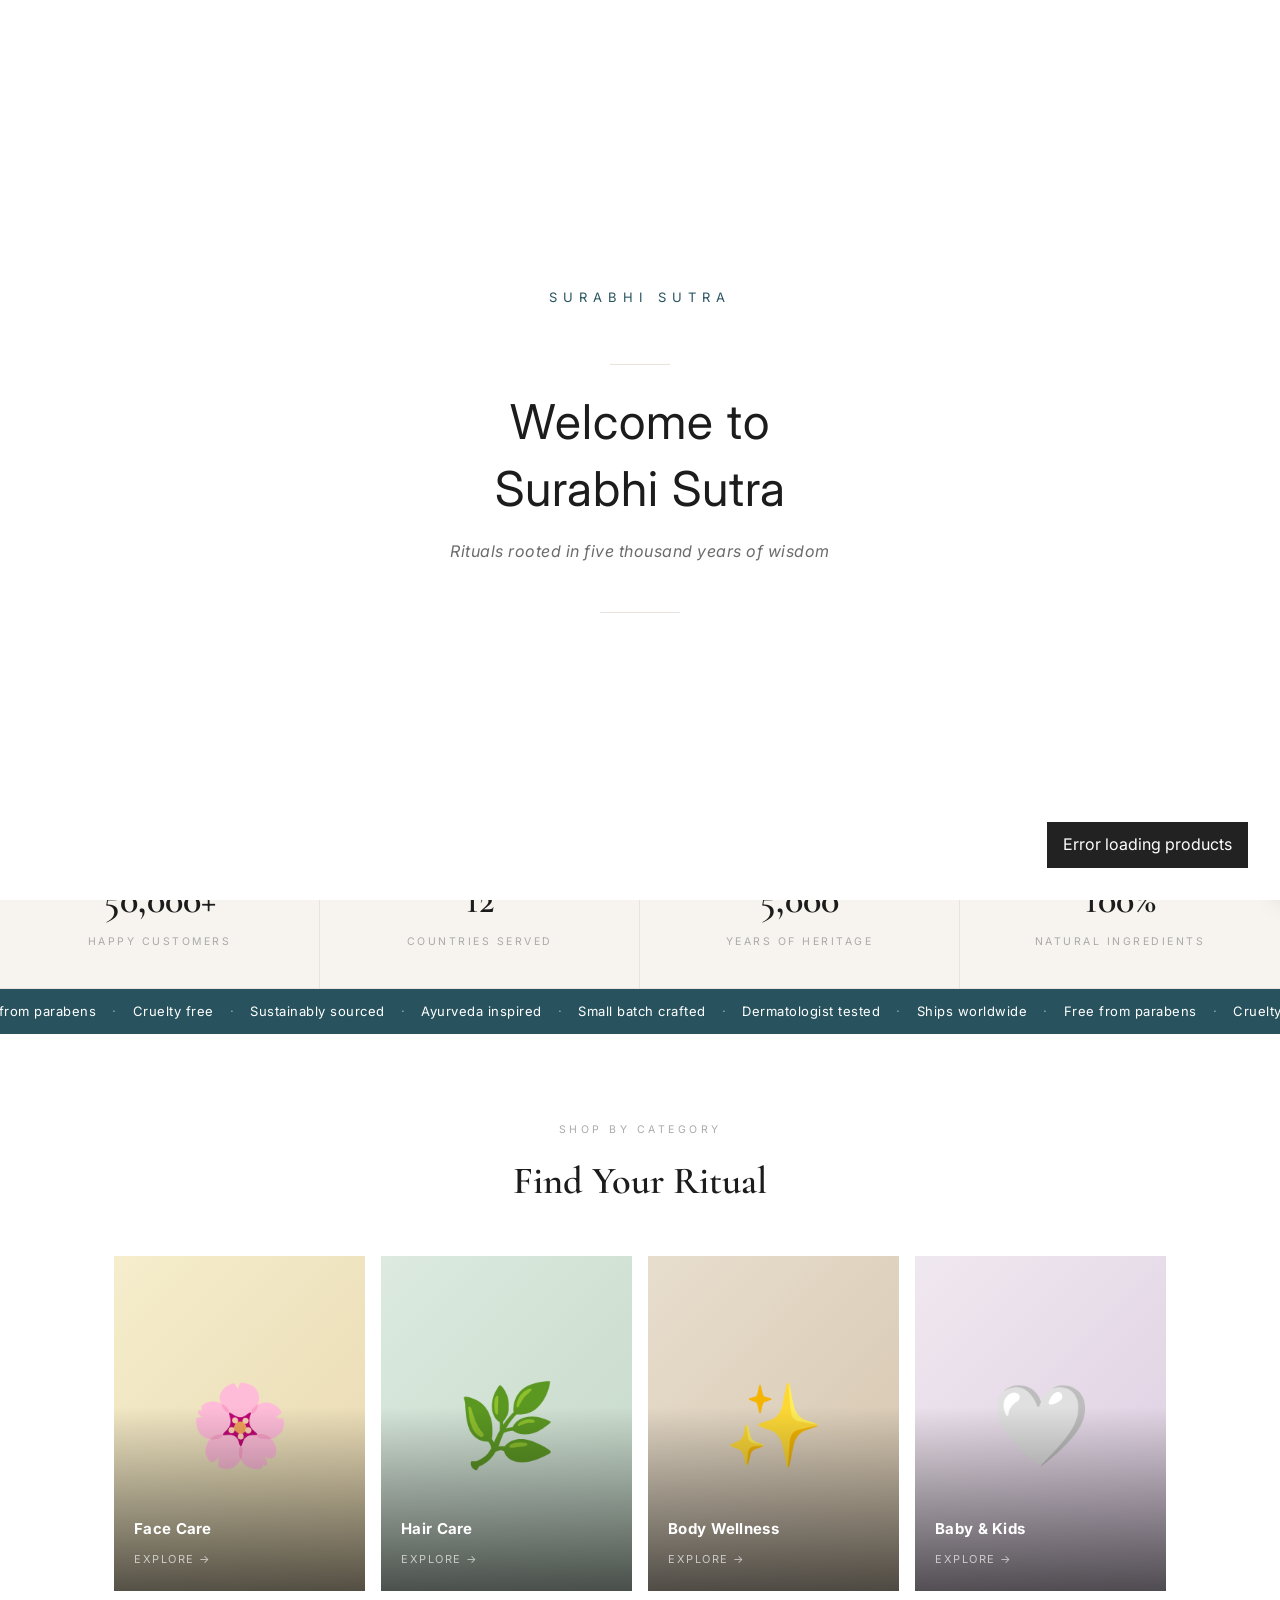
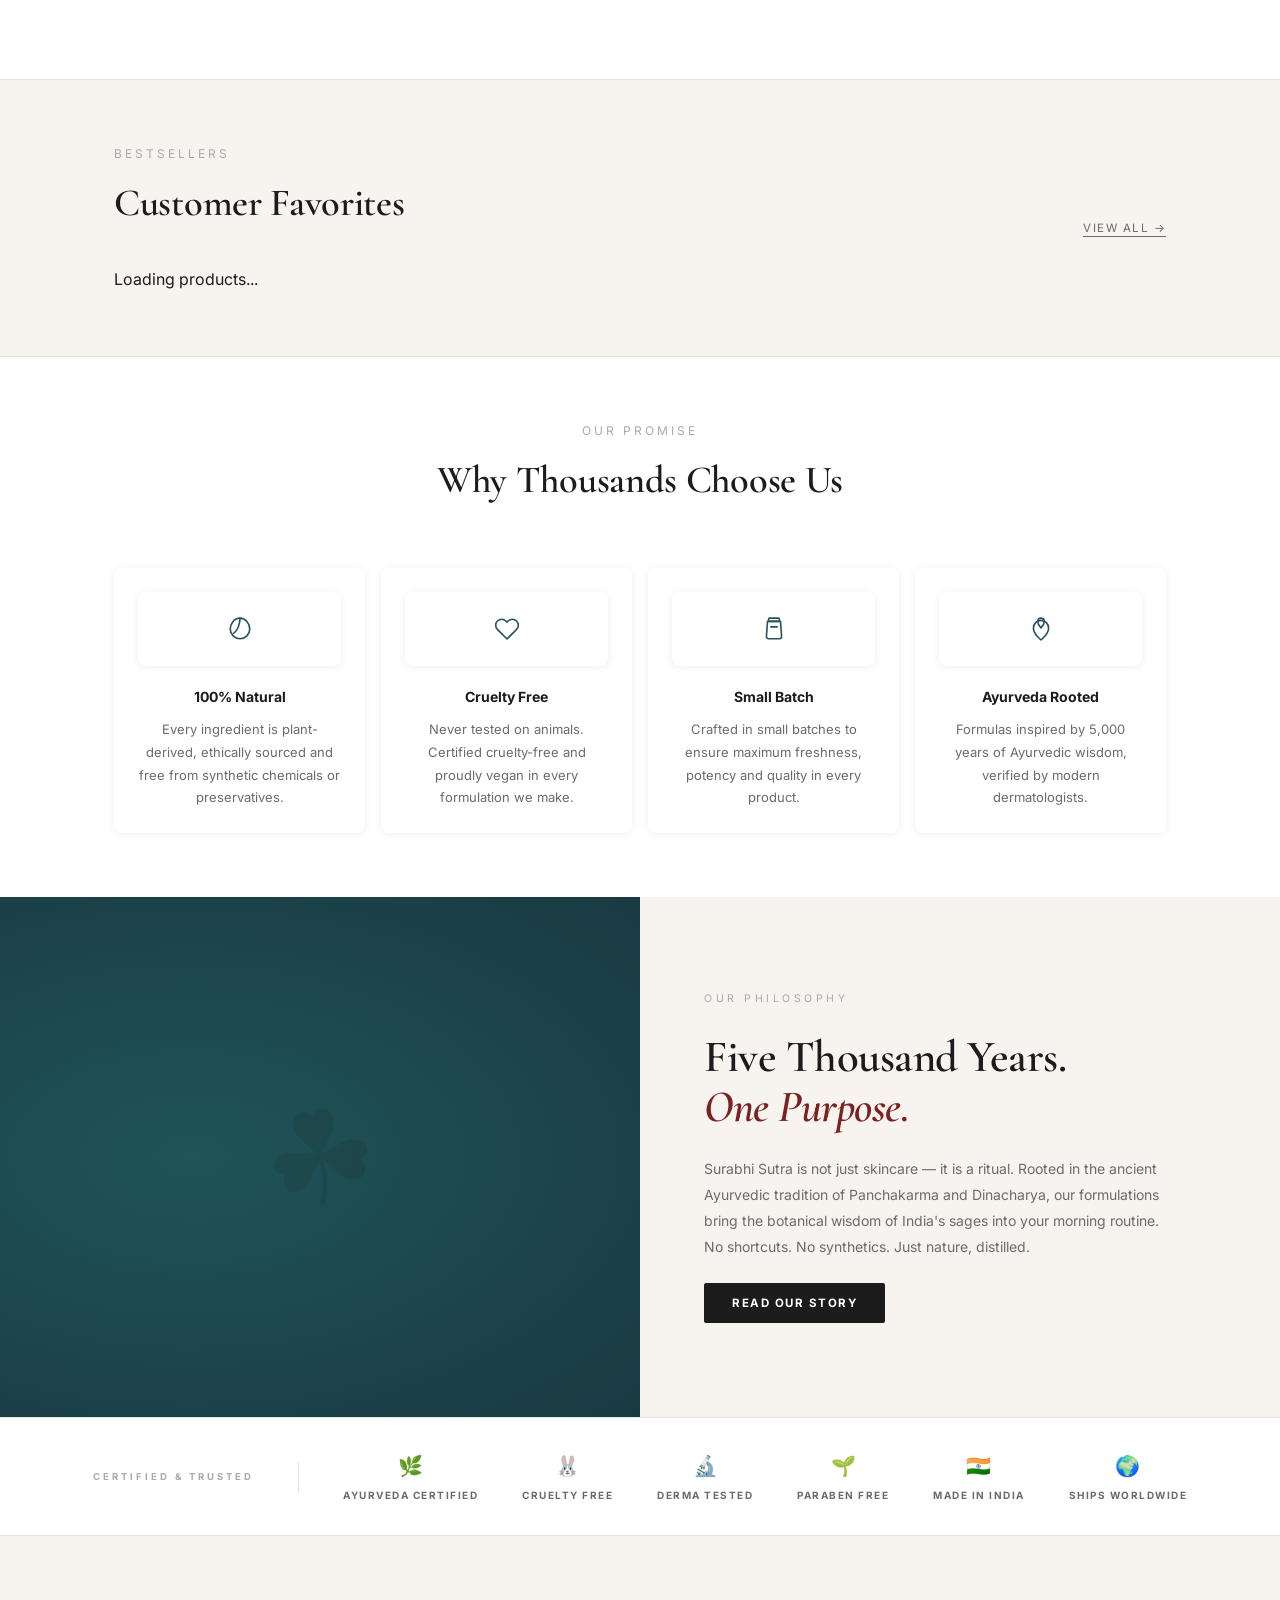
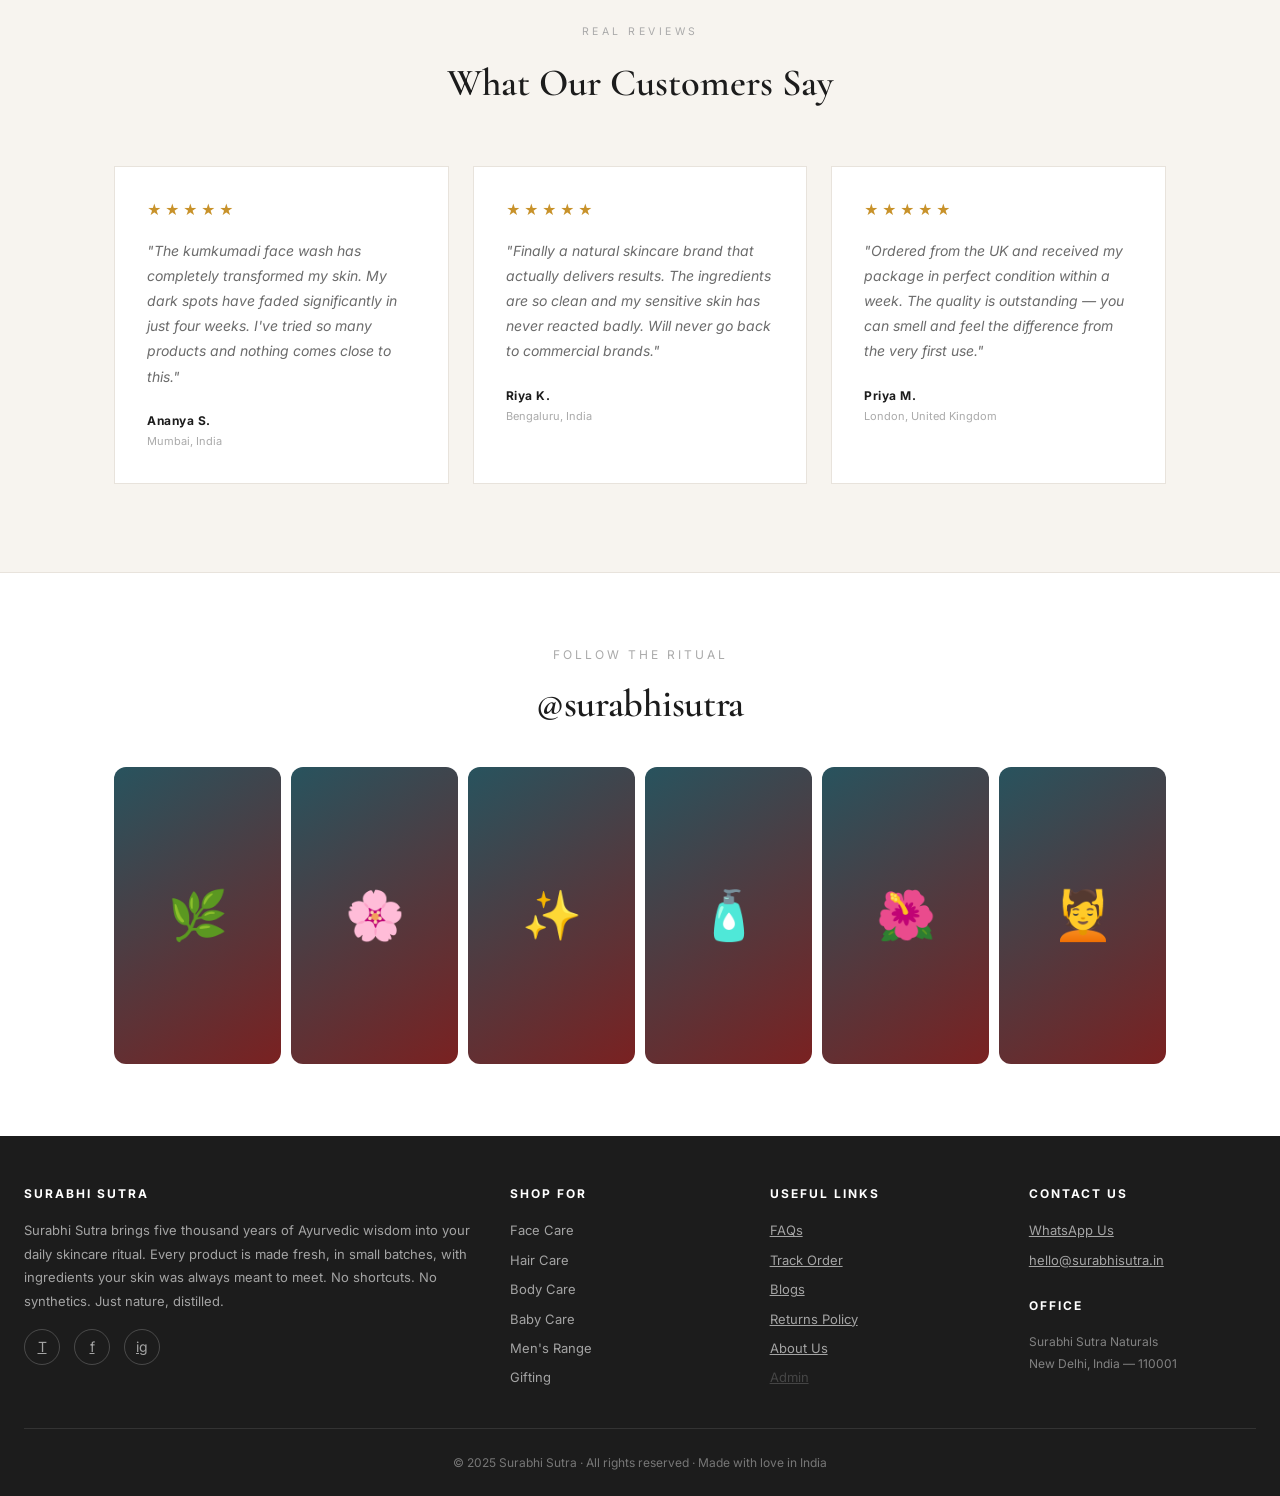
==== commit 9d67ec75: "Auto-reload page when new service worker takes control When the browser installs SW v3 and it activa" ====
--- a/index.html
+++ b/index.html
@@ -86,6 +86,9 @@
     <a onclick="showPage('home');toggleMobileMenu()">Home</a>
     <a onclick="showPage('shop');toggleMobileMenu()">Shop</a>
     <a onclick="window.location.href='about.html'">About</a>
+    <a onclick="toggleMobileMenu();openWishlistDrawer()" style="position:relative;">
+      Wishlist <span id="mobile-wishlist-count" style="display:none;background:var(--terracotta);color:#fff;font-size:11px;padding:1px 6px;border-radius:10px;margin-left:4px;vertical-align:middle;"></span>
+    </a>
     <button class="btn-primary" onclick="toggleMobileMenu();openCartDrawer()">
       Cart (<span id="mobile-cart-count">0</span>)
     </button>
@@ -548,7 +551,15 @@
     }
   }catch(e){}
   if('serviceWorker' in navigator){
-    navigator.serviceWorker.register('sw.js');
+    navigator.serviceWorker.register('sw.js').then(reg => {
+      // If a new SW takes over an existing one, reload to get fresh files
+      if(navigator.serviceWorker.controller){
+        let reloading = false;
+        navigator.serviceWorker.addEventListener('controllerchange', () => {
+          if(!reloading){ reloading = true; window.location.reload(); }
+        });
+      }
+    });
   }
 })();
 </script>
--- a/css/styles.css
+++ b/css/styles.css
@@ -3,6 +3,14 @@
   margin:0;
   padding:0;
   box-sizing:border-box;
+}
+html,body{
+  overflow-x:hidden;
+  -webkit-text-size-adjust:100%;
+}
+/* Prevent iOS Safari auto-zoom on focus */
+@media(max-width:767px){
+  input,select,textarea{font-size:16px!important;}
 }
 
 /* ────────────────────────────── WELCOME SCREEN ────────────────────────────── */
@@ -273,6 +281,8 @@
 .nav-cart:hover{background:var(--brown);}
 @media(max-width:768px){
   .nav-icon-btn{display:none;}
+  /* keep wishlist heart visible in mobile nav */
+  .nav-wishlist-wrap .nav-icon-btn{display:flex;}
 }
 
 /* PAGE */
@@ -580,7 +590,11 @@
   background:none;
   border:none;
   cursor:pointer;
-  padding:6px;
+  padding:10px;
+  min-width:44px;
+  min-height:44px;
+  align-items:center;
+  justify-content:center;
 }
 .nav-hamburger span{
   display:block;
@@ -606,14 +620,20 @@
 .mobile-nav-overlay.open{display:flex;}
 .mobile-nav-close{
   position:absolute;
-  top:1.5rem;
-  right:1.5rem;
+  top:1rem;
+  right:1rem;
   background:none;
   border:none;
   font-size:26px;
   cursor:pointer;
   color:var(--text-dark);
   line-height:1;
+  padding:10px;
+  min-width:44px;
+  min-height:44px;
+  display:flex;
+  align-items:center;
+  justify-content:center;
 }
 .mobile-nav-list{
   display:flex;
@@ -649,6 +669,7 @@
   .section{padding:2.5rem 0;}
   .section-title{font-size:1.5rem;}
   .announce-bar{font-size:11px;padding:7px 10px;}
+  .checkout-form{padding:1.25rem;}
 }
 
 @media(max-width:600px){
@@ -781,8 +802,9 @@
 }
 
 .qty-btn{
-  width:38px;
-  height:38px;
+  width:44px;
+  height:44px;
+  min-width:44px;
   background:none;
   border:none;
   font-size:18px;
@@ -1345,7 +1367,9 @@
 }
 .main-cart-close{
   background:none;border:none;font-size:18px;
-  cursor:pointer;color:var(--text-mid);line-height:1;padding:4px;
+  cursor:pointer;color:var(--text-mid);line-height:1;
+  padding:10px;min-width:44px;min-height:44px;
+  display:flex;align-items:center;justify-content:center;
 }
 .main-cart-body{flex:1;overflow-y:auto;padding:1rem 1.5rem;}
 .main-cart-empty{
@@ -1430,6 +1454,10 @@
 /* ── CHECKOUT PROMO ── */
 .promo-row{display:flex;gap:8px;margin-bottom:0.5rem;}
 .promo-row input{flex:1;padding:10px 12px;border:1px solid var(--border);border-radius:4px;font-size:14px;font-family:inherit;}
+@media(max-width:480px){
+  .promo-row{flex-direction:column;}
+  .promo-apply-btn{width:100%;}
+}
 .promo-apply-btn{padding:10px 18px;background:var(--sage);color:#fff;border:none;border-radius:4px;cursor:pointer;font-size:13px;font-weight:600;white-space:nowrap;}
 .promo-apply-btn:hover{background:#3a6347;}
 
@@ -1451,7 +1479,7 @@
 @media(max-width:540px){.ritual-grid{grid-template-columns:repeat(2,1fr);gap:8px;}}
 
 /* ── WISHLIST HEART BUTTON ── */
-.card-wishlist{position:absolute;top:8px;right:8px;background:rgba(255,255,255,.85);border:none;border-radius:50%;width:32px;height:32px;display:flex;align-items:center;justify-content:center;cursor:pointer;font-size:16px;color:#ccc;transition:color .2s,background .2s;backdrop-filter:blur(4px);line-height:1;}
+.card-wishlist{position:absolute;top:8px;right:8px;background:rgba(255,255,255,.9);border:none;border-radius:50%;width:36px;height:36px;display:flex;align-items:center;justify-content:center;cursor:pointer;font-size:16px;color:#999;transition:color .2s,background .2s;backdrop-filter:blur(4px);line-height:1;box-shadow:0 1px 6px rgba(0,0,0,.12);}
 .card-wishlist:hover{background:#fff;color:#e74c3c;}
 .card-wishlist.wishlisted{color:#e74c3c;}
 .product-card.oos{cursor:default;opacity:.75;}
@@ -1470,7 +1498,7 @@
 .wishlist-drawer.open{transform:translateX(0);}
 .wishlist-drawer-head{padding:1.25rem 1.5rem;border-bottom:1px solid var(--border);display:flex;align-items:center;justify-content:space-between;}
 .wishlist-drawer-head span{font-size:15px;font-weight:700;color:var(--text-dark);letter-spacing:.5px;}
-.wishlist-close{background:none;border:none;font-size:20px;cursor:pointer;color:#888;line-height:1;padding:4px;}
+.wishlist-close{background:none;border:none;font-size:20px;cursor:pointer;color:#888;line-height:1;padding:10px;min-width:44px;min-height:44px;display:flex;align-items:center;justify-content:center;}
 .wishlist-body{flex:1;overflow-y:auto;padding:1.25rem 1.5rem;}
 .wishlist-empty{text-align:center;padding:3rem 1rem;color:var(--text-light);font-size:14px;line-height:1.7;}
 .wishlist-empty button{margin-top:1rem;}
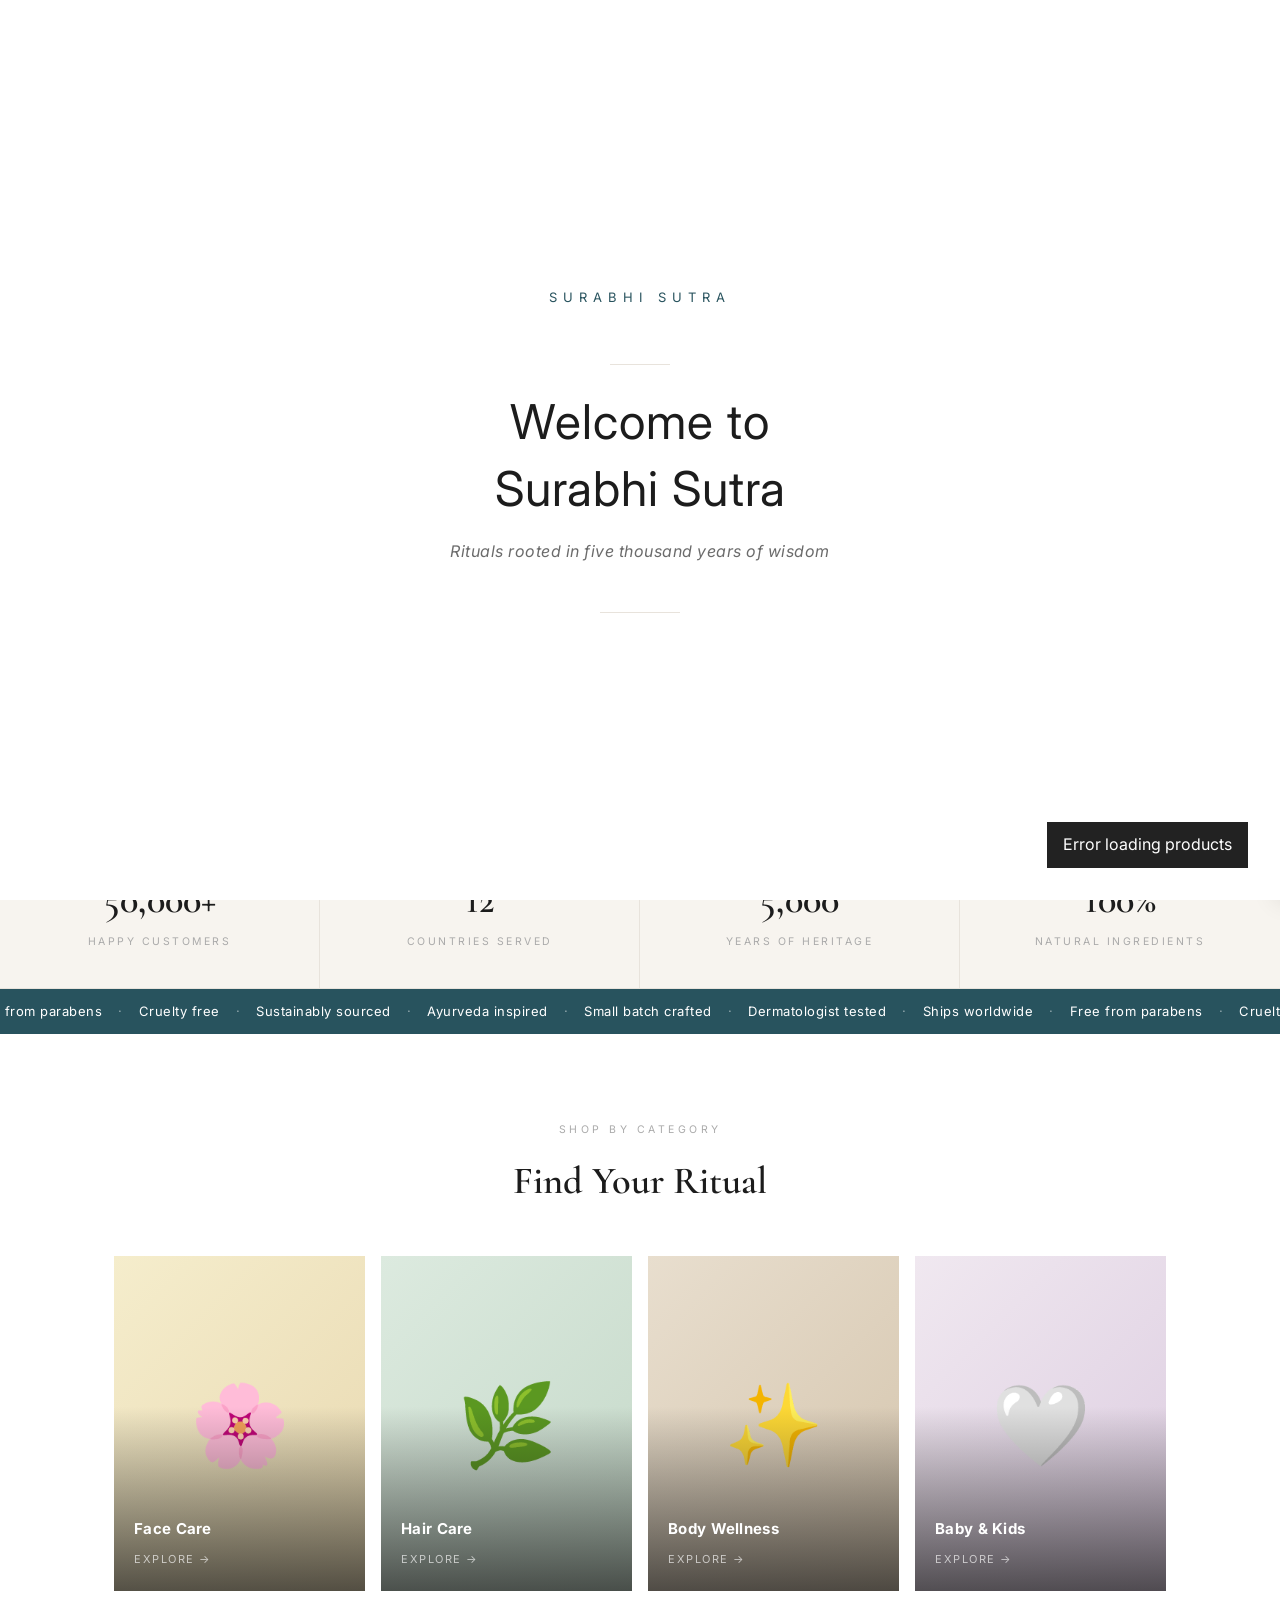
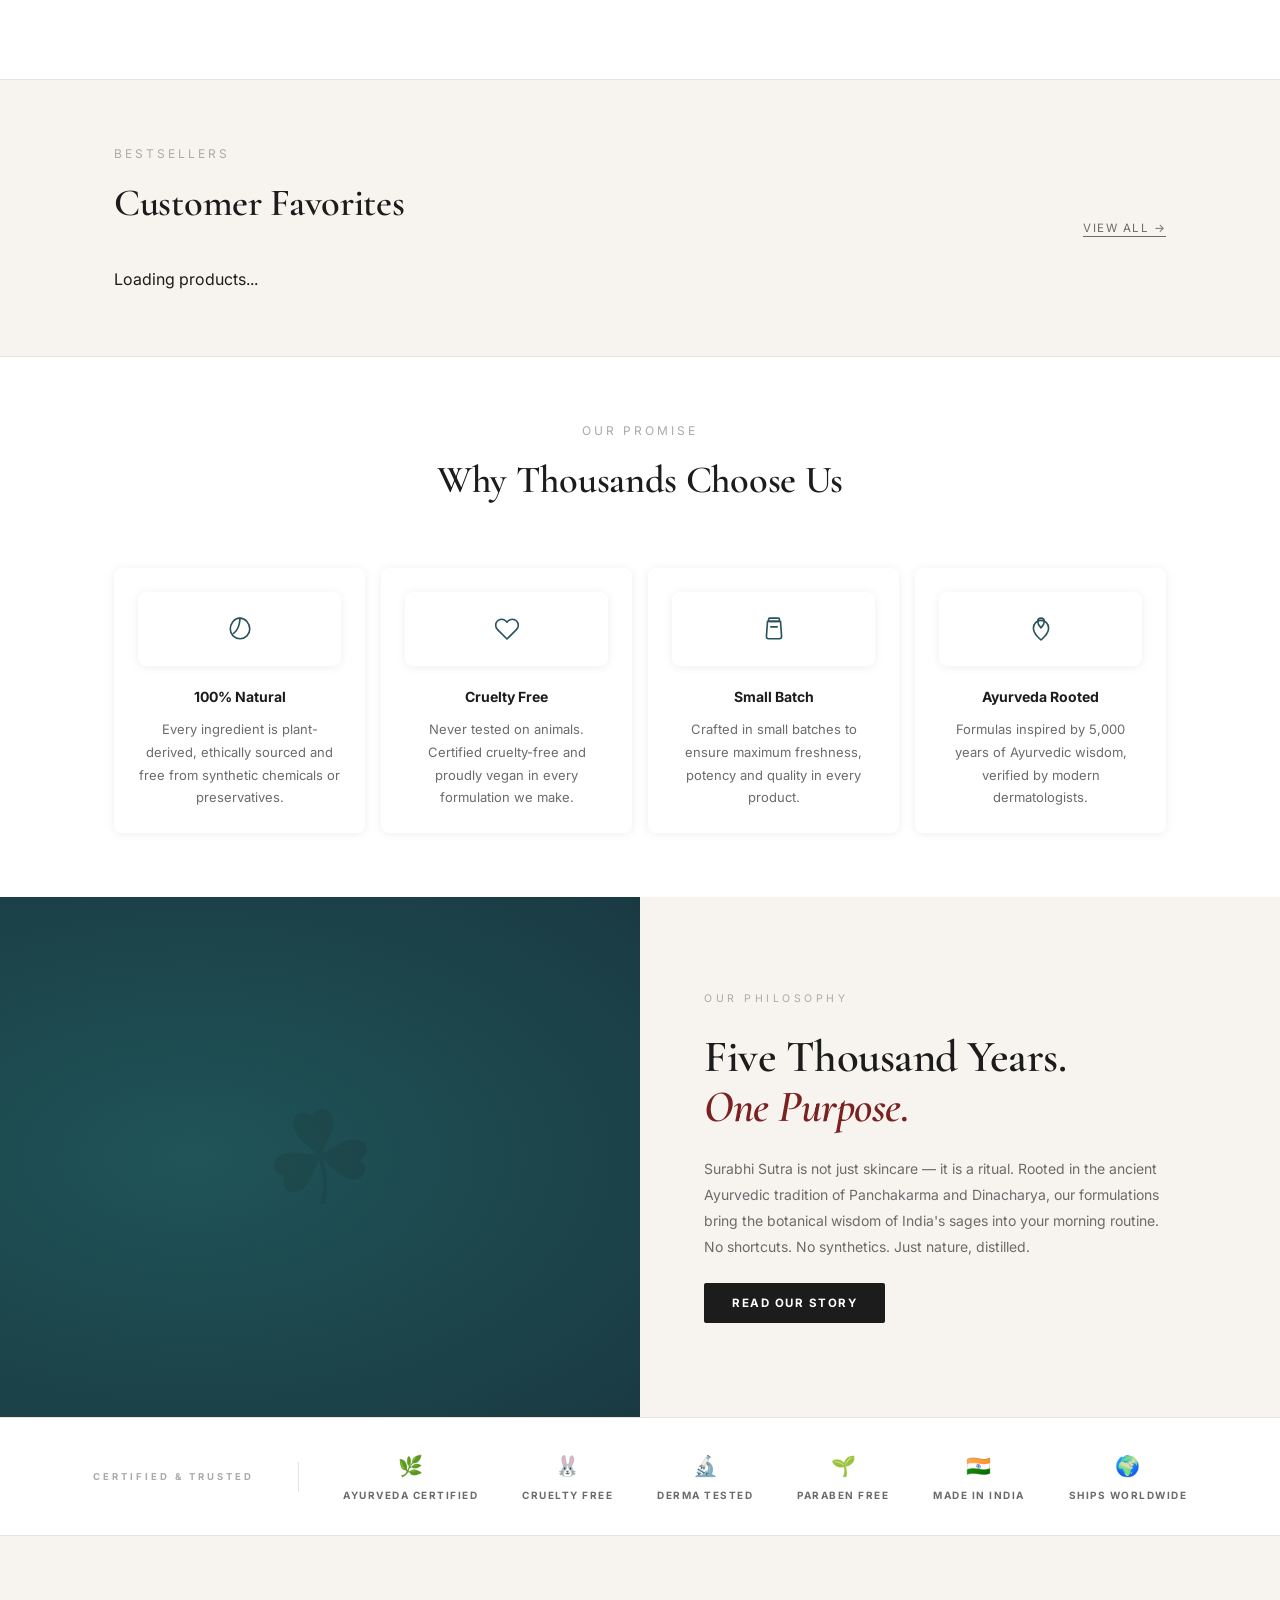
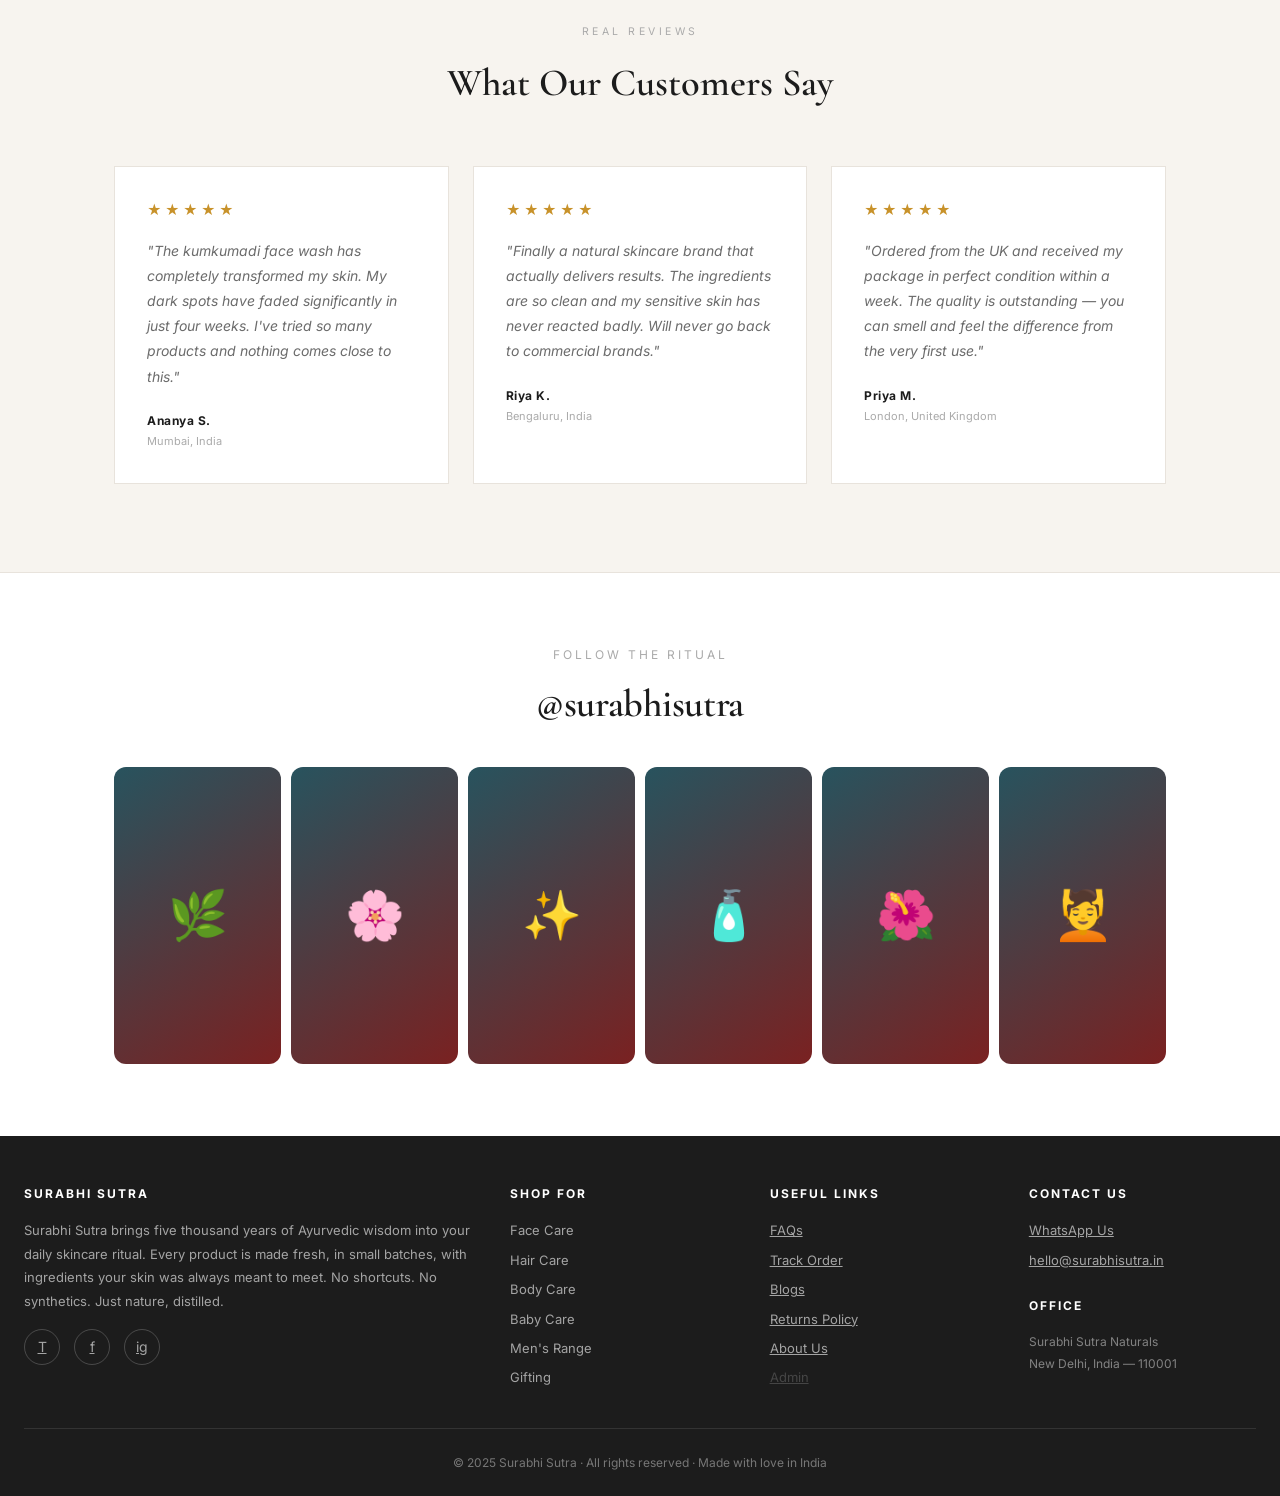
==== commit 4c8f1f79: "Add clock-dial colour sweep animation to hero text Uses a rotating conic-gradient (like a clock face" ====
--- a/index.html
+++ b/index.html
@@ -118,7 +118,7 @@
     <div class="hero-text">
       <p class="hero-eyebrow" id="hero-eyebrow">Ayurveda Inspired · Small Batch Crafted · Cruelty Free</p>
       <h1 class="hero-title" id="hero-title">
-        Ancient Wisdom.<br><em style="font-style:italic;color:var(--terracotta);">Modern Skin.</em>
+        Ancient Wisdom.<br><em style="font-style:italic;">Modern Skin.</em>
       </h1>
       <p class="hero-sub" id="hero-sub">
         Pure, potent formulations rooted in five thousand years of Ayurvedic tradition. Crafted with care. Delivered to your door.
--- a/css/styles.css
+++ b/css/styles.css
@@ -330,26 +330,61 @@
   transform:rotate(-20deg);
 }
 
+/* Clock-sweep colour animation on hero text */
+@property --clock-angle {
+  syntax: '<angle>';
+  inherits: false;
+  initial-value: 0deg;
+}
+@keyframes clock-sweep {
+  from { --clock-angle: 0deg; }
+  to   { --clock-angle: 360deg; }
+}
+
 .hero-eyebrow{
   font-size:11px;
   font-weight:700;
   letter-spacing:3px;
   text-transform:uppercase;
-  color:var(--text-light);
   margin-bottom:0;
+  background: conic-gradient(
+    from var(--clock-angle) at 50% 50%,
+    var(--terracotta) 0%,
+    #C8922A 25%,
+    var(--sage) 50%,
+    #C8922A 75%,
+    var(--terracotta) 100%
+  );
+  -webkit-background-clip: text;
+  background-clip: text;
+  -webkit-text-fill-color: transparent;
+  animation: clock-sweep 6s linear infinite;
 }
 
 .hero-title{
   font-family:'Cormorant Garamond',Georgia,serif;
   font-size:clamp(3rem,6vw,5.5rem);
   font-weight:600;
-  color:var(--text-dark);
   line-height:1.02;
   letter-spacing:-1px;
   margin-bottom:0;
-}
-
-.hero-title span{color:var(--terracotta);}
+  background: conic-gradient(
+    from var(--clock-angle) at 50% 50%,
+    var(--text-dark)  0%,
+    var(--terracotta) 30%,
+    #C8922A           50%,
+    var(--terracotta) 70%,
+    var(--text-dark)  100%
+  );
+  -webkit-background-clip: text;
+  background-clip: text;
+  -webkit-text-fill-color: transparent;
+  animation: clock-sweep 9s linear infinite;
+}
+
+/* Children of hero-title must not override the gradient fill */
+.hero-title span,
+.hero-title em { color: inherit; -webkit-text-fill-color: inherit; }
 
 .hero-sub{
   max-width:460px;
@@ -1475,6 +1510,11 @@
 .ritual-slot-emoji{position:absolute;inset:0;display:flex;align-items:center;justify-content:center;font-size:3rem;}
 .ritual-slot video,.ritual-slot iframe{position:absolute;inset:0;width:100%;height:100%;object-fit:cover;border:none;}
 .ritual-slot-caption{position:absolute;bottom:0;left:0;right:0;background:linear-gradient(transparent,rgba(0,0,0,.55));color:#fff;font-size:11px;padding:20px 10px 8px;line-height:1.3;}
+.ritual-yt-link{display:block;position:absolute;inset:0;}
+.ritual-yt-link img{width:100%;height:100%;object-fit:cover;display:block;}
+.ritual-play-btn{position:absolute;top:50%;left:50%;transform:translate(-50%,-50%);width:52px;height:52px;transition:transform .2s;}
+.ritual-play-btn svg{width:52px;height:52px;}
+.ritual-slot:hover .ritual-play-btn{transform:translate(-50%,-50%) scale(1.12);}
 @media(max-width:900px){.ritual-grid{grid-template-columns:repeat(3,1fr);}}
 @media(max-width:540px){.ritual-grid{grid-template-columns:repeat(2,1fr);gap:8px;}}
 
